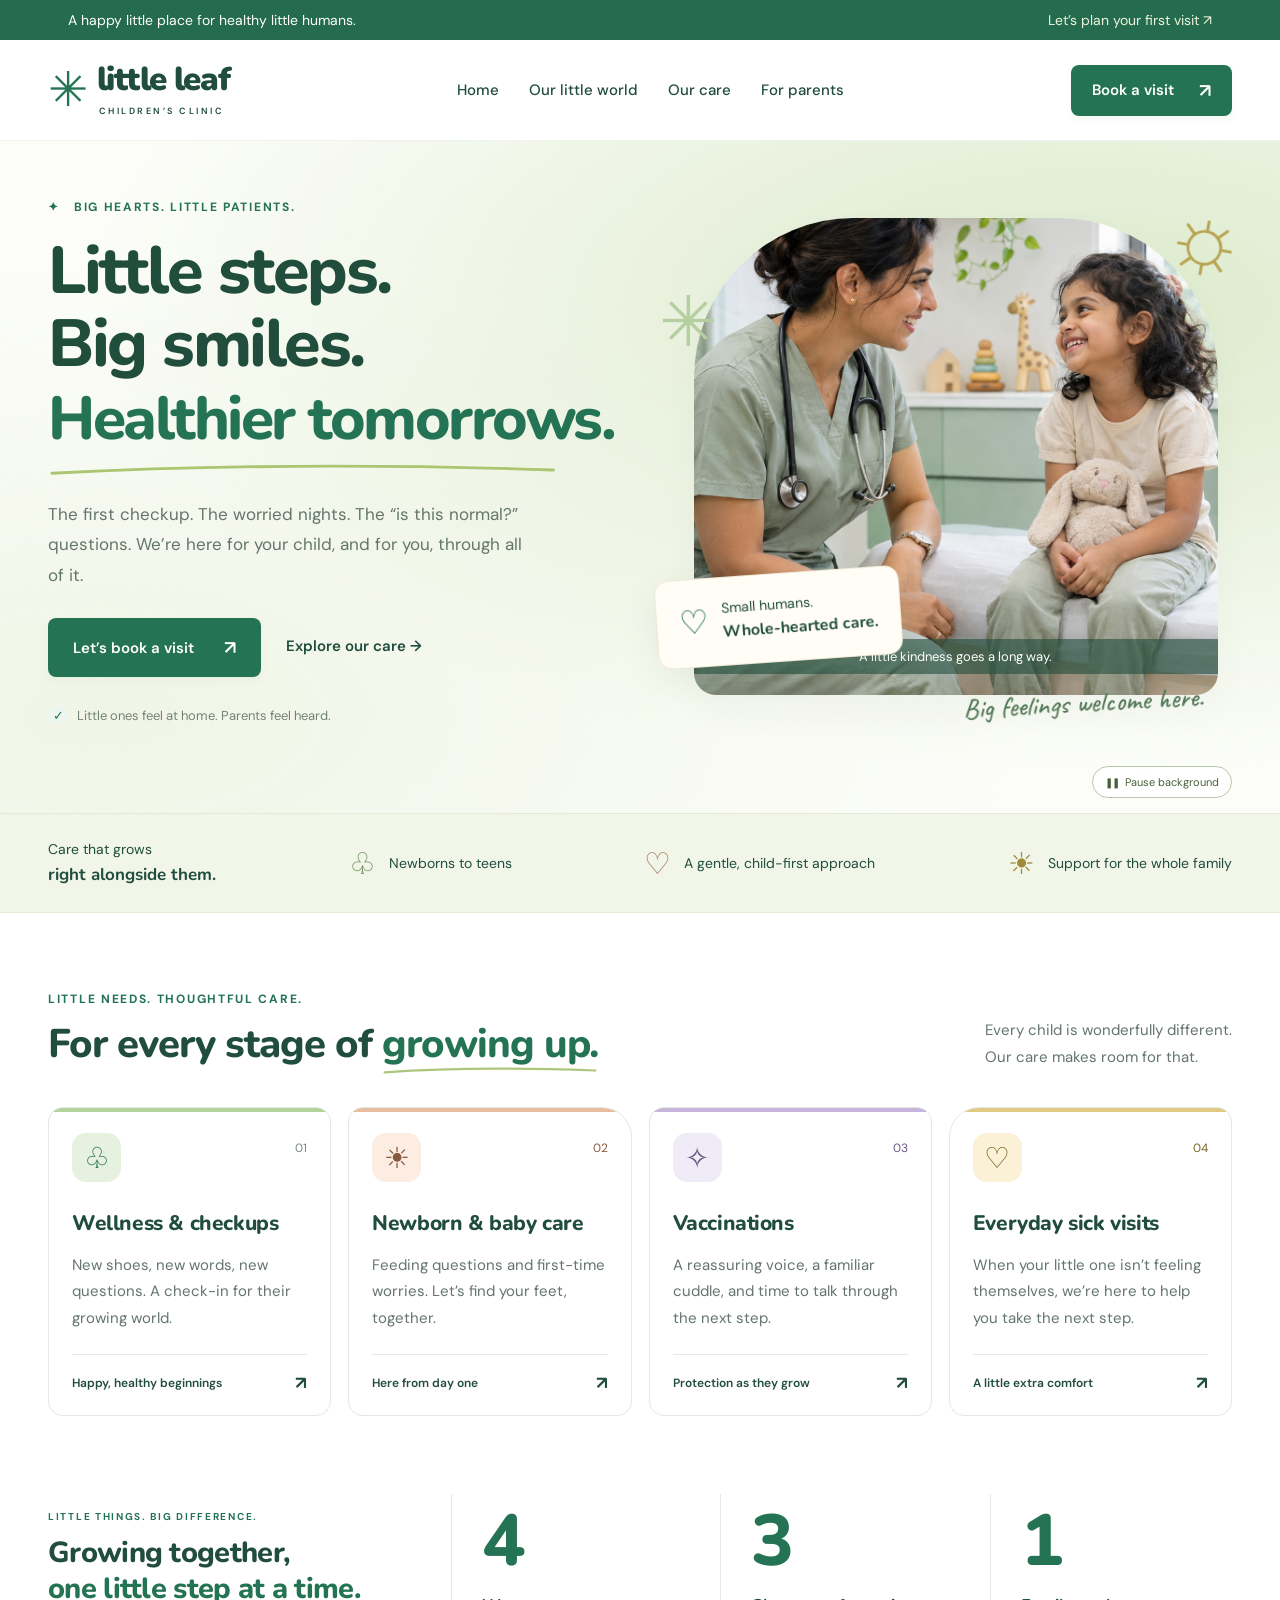
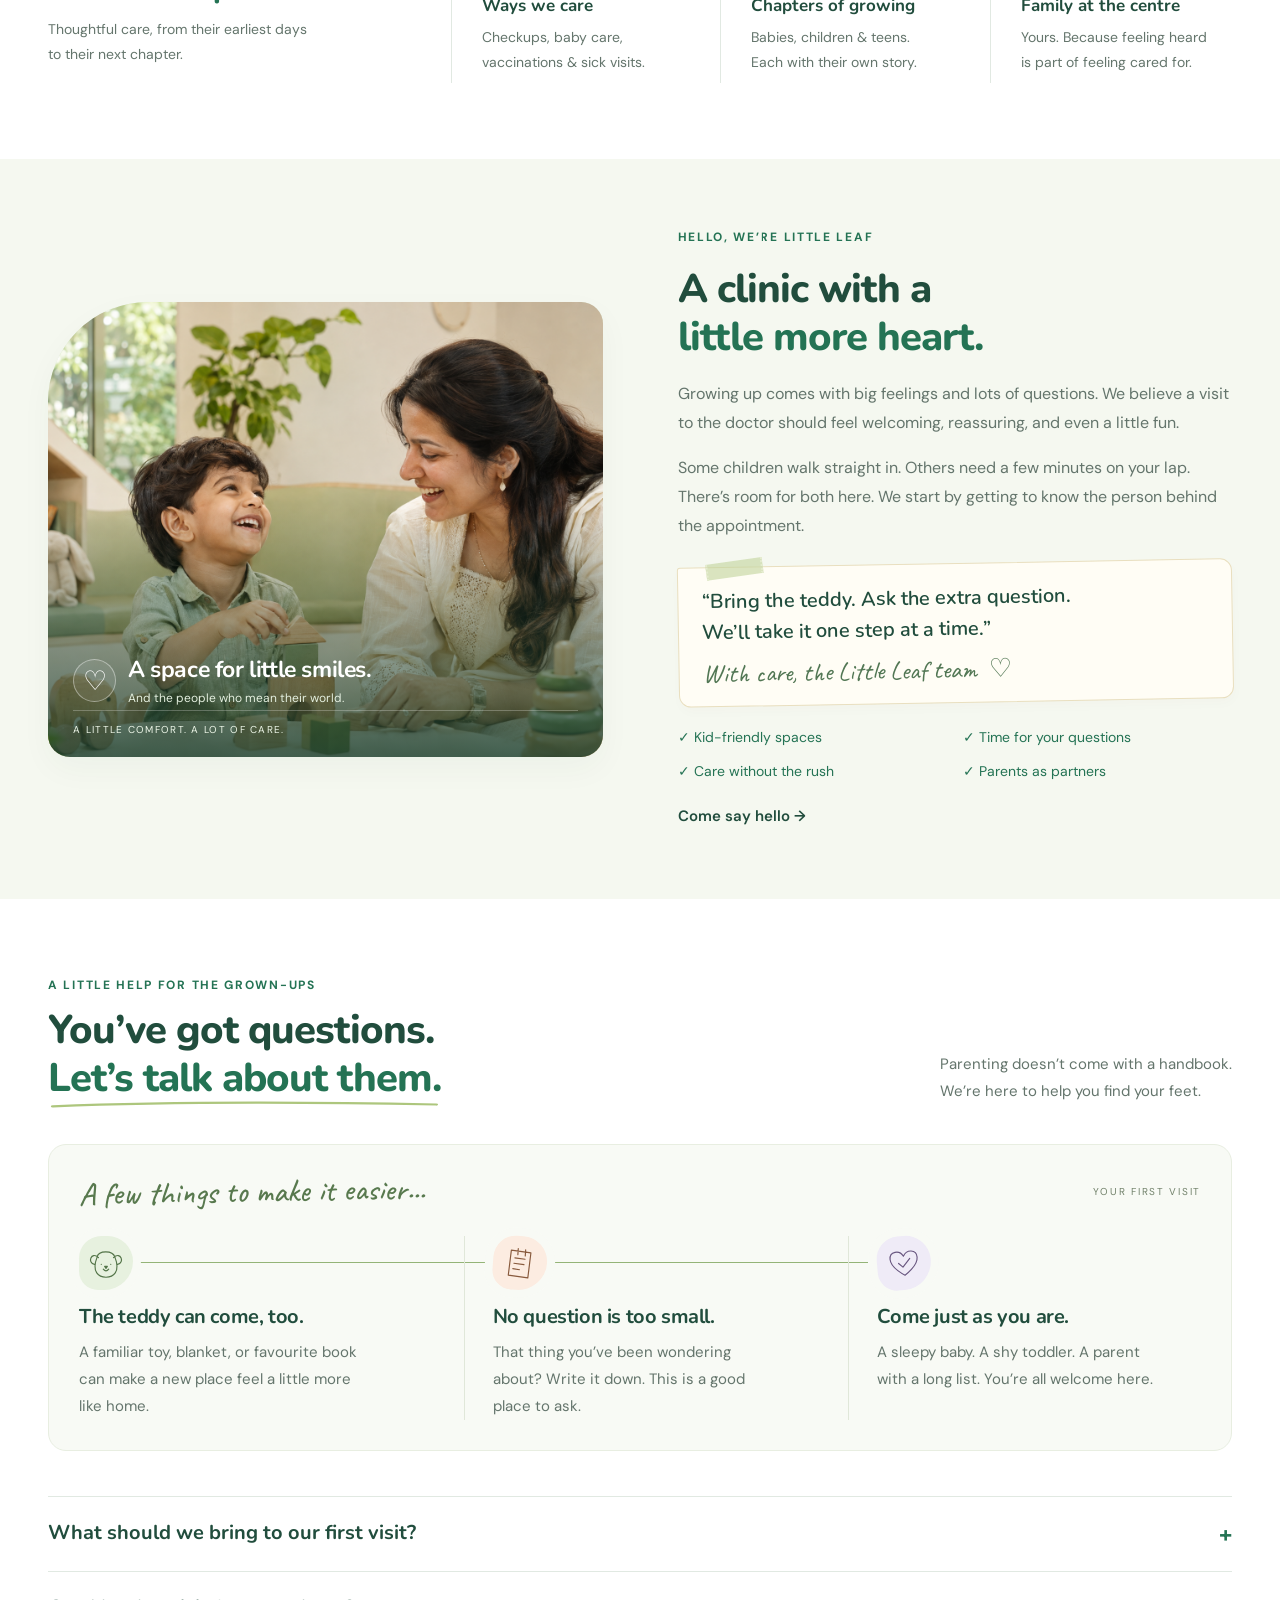
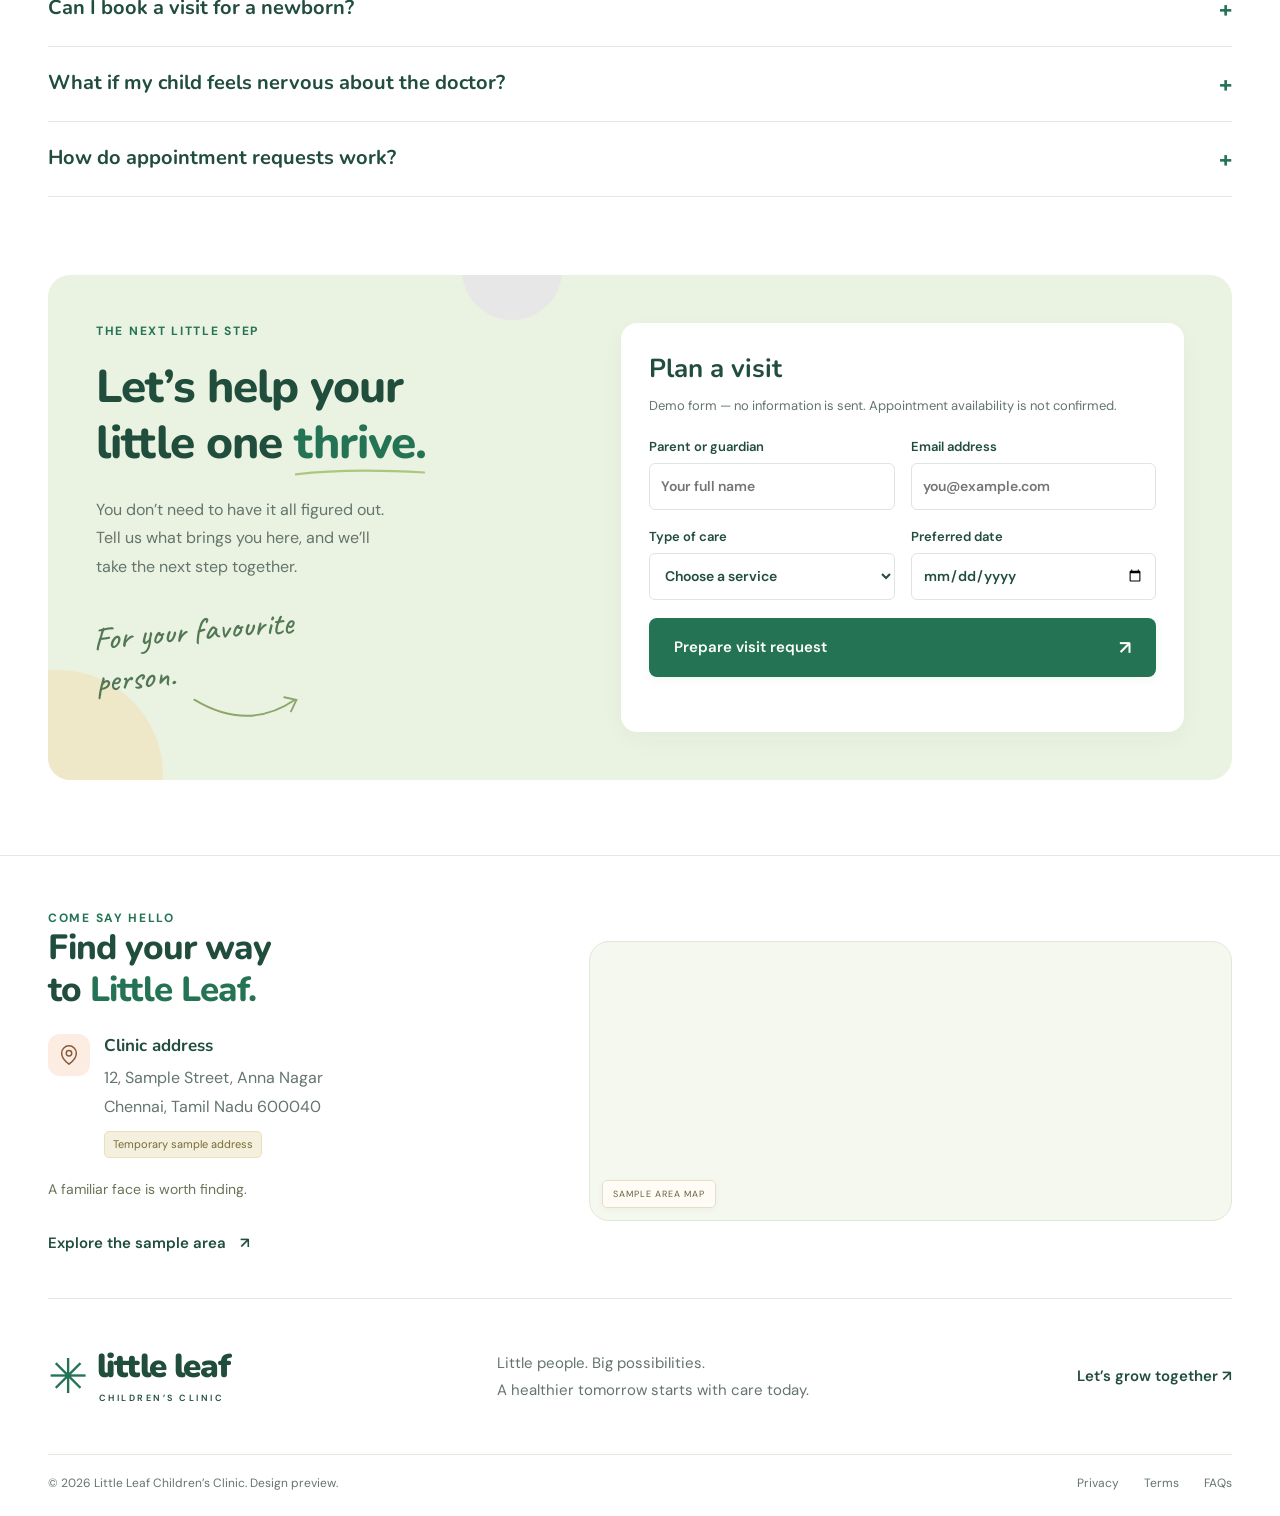
==== index.html @ a722904e "Add drawn underlines, traced card borders and care connector animations" ====
<!DOCTYPE html>
<html lang="en"><head><meta charset="UTF-8"><meta name="viewport" content="width=device-width, initial-scale=1"><title>Little Leaf — Children’s Clinic</title><meta name="description" content="Gentle pediatric care for every little milestone. A welcoming children's clinic for growing families."><link rel="preconnect" href="https://fonts.googleapis.com"><link rel="preconnect" href="https://fonts.gstatic.com" crossorigin><link href="https://fonts.googleapis.com/css2?family=Caveat:wght@500;600&family=DM+Sans:wght@400;500;600;700&family=Nunito:wght@600;700;800;900&display=swap" rel="stylesheet"><link rel="stylesheet" href="assets/children.css"><link rel="icon" href="assets/leaf.svg"><script src="assets/children.js" defer></script></head><body><div class="welcome-loader" id="welcome-loader" role="status" aria-label="Welcome to Little Leaf"><div class="loader-content"><div class="loader-heart"><svg viewBox="0 0 64 64" aria-hidden="true"><path d="M32 54S7 39 7 22C7 7 26 5 32 18 38 5 57 7 57 22 57 39 32 54 32 54Z"/></svg><span class="heart-spark">&#10022;</span></div><div class="loader-brand">little leaf</div><div class="loader-tagline">A little care. A whole lot of heart.</div><svg class="heartbeat-line" viewBox="0 0 240 48" aria-hidden="true"><path class="ecg-track" d="M0 25H65l9-8 10 17 12-29 14 40 13-28 9 8h108"/><path class="ecg-pulse" d="M0 25H65l9-8 10 17 12-29 14 40 13-28 9 8h108"/></svg><span class="loader-footnote">MAKING ROOM FOR LITTLE SMILES</span></div></div>
<div class="announcement"><span>A happy little place for healthy little humans.</span><a href="#appointments">Let’s plan your first visit ↗</a></div>
<header><div class="container nav-wrap"><a href="index.html" class="brand"><span class="brand-icon">✳</span><span>little leaf<small>CHILDREN’S CLINIC</small></span></a><nav id="navigation" aria-label="Main navigation"><a href="index.html#home">Home</a><a href="index.html#about">Our little world</a><a href="index.html#services">Our care</a><a href="index.html#parents">For parents</a></nav><a class="button nav-cta" href="index.html#appointments">Book a visit <span>↗</span></a><button class="menu-toggle" aria-label="Open navigation" aria-controls="navigation" aria-expanded="false">☰</button></div></header>
<main><div class="ambient-hero"><div class="ambient-background" aria-hidden="true"><span class="ambient-gradient"></span><span class="ambient-gradient"></span><span class="ambient-gradient"></span><span class="ambient-gradient"></span></div><section class="hero container" id="home"><div class="hero-copy"><div class="eyebrow">✦ &nbsp; BIG HEARTS. LITTLE PATIENTS.</div><h1>Little steps.<br>Big smiles.<br><span>Healthier tomorrows.</span></h1><div class="scribble line-scribble" aria-hidden="true"><svg viewBox="0 0 500 22" preserveAspectRatio="none"><path pathLength="1" d="M4 15Q232 0 494 11"/></svg></div><p>The first checkup. The worried nights. The “is this normal?” questions. We’re here for your child, and for you, through all of it.</p><div class="hero-actions"><a class="button" href="#appointments">Let’s book a visit <span>↗</span></a><a class="text-link" href="#services">Explore our care →</a></div><div class="assurance"><span>✓</span> Little ones feel at home. Parents feel heard.</div></div><div class="hero-visual"><div class="image-frame"><img src="assets/children-hero.png" alt="A friendly pediatrician sharing a smile with a young child in a bright clinic" fetchpriority="high"><span class="photo-caption">A little kindness goes a long way.</span></div><span class="sun" aria-hidden="true">☼</span><span class="flower" aria-hidden="true">✳</span><div class="care-note"><span>♡</span><div>Small humans.<br><strong>Whole-hearted care.</strong></div></div><div class="visual-label handwritten">Big feelings welcome here.</div></div></section><button type="button" class="ambient-toggle" aria-pressed="false"><span class="ambient-toggle-icon" aria-hidden="true">&#10074;&#10074;</span><span class="ambient-toggle-label">Pause background</span></button></div>
<section class="care-strip"><div class="container"><div>Care that grows<br><strong>right alongside them.</strong></div><div><b>♧</b> Newborns to teens</div><div><b>♡</b> A gentle, child-first approach</div><div><b>☀</b> Support for the whole family</div></div></section>
<section class="section container" id="services"><div class="section-top"><div><div class="eyebrow">LITTLE NEEDS. THOUGHTFUL CARE.</div><h2>For every stage of <span>growing up.</span></h2></div><p>Every child is wonderfully different.<br>Our care makes room for that.</p></div><div class="service-grid">
<a class="service-card" href="preventive-cardiology.html"><div class="service-icon mint">♧</div><span class="number">01</span><h3>Wellness & checkups</h3><p>New shoes, new words, new questions. A check-in for their growing world.</p><span class="card-link">Happy, healthy beginnings <b>↗</b></span></a>
<a class="service-card" href="heart-health.html"><div class="service-icon peach">☀</div><span class="number">02</span><h3>Newborn & baby care</h3><p>Feeding questions and first-time worries. Let’s find your feet, together.</p><span class="card-link">Here from day one <b>↗</b></span></a>
<a class="service-card" href="ECG-diagnostics.html"><div class="service-icon lavender">✧</div><span class="number">03</span><h3>Vaccinations</h3><p>A reassuring voice, a familiar cuddle, and time to talk through the next step.</p><span class="card-link">Protection as they grow <b>↗</b></span></a>
<a class="service-card" href="cardiac-rehabilitation.html"><div class="service-icon yellow">♡</div><span class="number">04</span><h3>Everyday sick visits</h3><p>When your little one isn’t feeling themselves, we’re here to help you take the next step.</p><span class="card-link">A little extra comfort <b>↗</b></span></a></div></section>
<section class="growth-stats container" aria-labelledby="growth-title"><div class="stats-intro"><span class="eyebrow">LITTLE THINGS. BIG DIFFERENCE.</span><h2 id="growth-title">Growing together,<br><span>one little step at a time.</span></h2><p>Thoughtful care, from their earliest days<br>to their next chapter.</p></div><div class="stat-item"><span class="stat-value" data-count="4">4</span><h3>Ways we care</h3><p>Checkups, baby care,<br>vaccinations & sick visits.</p></div><div class="stat-item"><span class="stat-value" data-count="3">3</span><h3>Chapters of growing</h3><p>Babies, children & teens.<br>Each with their own story.</p></div><div class="stat-item"><span class="stat-value" data-count="1">1</span><h3>Family at the centre</h3><p>Yours. Because feeling heard<br>is part of feeling cared for.</p></div></section><section class="about-section" id="about"><div class="container about-grid"><div class="about-art about-photo"><img src="assets/children-about.png" alt="A mother and her young son enjoying wooden building blocks together in a welcoming children's clinic" loading="lazy"><div class="about-photo-shade" aria-hidden="true"></div><div class="photo-story"><span class="story-heart" aria-hidden="true">&#9825;</span><div><strong>A space for little smiles.</strong><span>And the people who mean their world.</span></div></div><span class="about-photo-tag">A LITTLE COMFORT. A LOT OF CARE.</span></div><div><div class="eyebrow">HELLO, WE’RE LITTLE LEAF</div><h2>A clinic with a<br><span>little more heart.</span></h2><p>Growing up comes with big feelings and lots of questions. We believe a visit to the doctor should feel welcoming, reassuring, and even a little fun.</p><p>Some children walk straight in. Others need a few minutes on your lap. There’s room for both here. We start by getting to know the person behind the appointment.</p><aside class="team-note"><span class="note-pin" aria-hidden="true"></span><p>“Bring the teddy. Ask the extra question.<br>We’ll take it one step at a time.”</p><span class="note-signature">With care, the Little Leaf team <span aria-hidden="true">♡</span></span></aside><div class="about-points"><span>✓ Kid-friendly spaces</span><span>✓ Time for your questions</span><span>✓ Care without the rush</span><span>✓ Parents as partners</span></div><a class="text-link" href="#appointments">Come say hello →</a></div></div></section>
<section class="section container" id="parents"><div class="section-top"><div><div class="eyebrow">A LITTLE HELP FOR THE GROWN-UPS</div><h2>You’ve got questions.<br><span>Let’s talk about them.</span></h2></div><p>Parenting doesn’t come with a handbook.<br>We’re here to help you find your feet.</p></div><div class="first-visit-guide"><div class="guide-heading"><span class="handwritten">A few things to make it easier...</span><span class="guide-label">YOUR FIRST VISIT</span></div><div class="guide-grid"><article><span class="guide-icon" aria-hidden="true"><svg viewBox="0 0 56 56"><path d="M17 20c-11-10-17 8-6 10m28-10c11-10 17 8 6 10M15 19c2-10 23-10 26 0 9 23-3 30-13 30S6 42 15 19Z"/><path d="M21 30h.1M35 30h.1M24 37q4 5 8 0M26 33h4l-2 3Z"/></svg></span><h3>The teddy can come, too.</h3><p>A familiar toy, blanket, or favourite book can make a new place feel a little more like home.</p></article><article><span class="guide-icon" aria-hidden="true"><svg viewBox="0 0 56 56"><path d="m14 10 29 2-2 37-29-2Z M20 21l15 1M19 29l15 1M18 37l10 1M24 7v9M35 8v9"/></svg></span><h3>No question is too small.</h3><p>That thing you’ve been wondering about? Write it down. This is a good place to ask.</p></article><article><span class="guide-icon" aria-hidden="true"><svg viewBox="0 0 56 56"><path d="M28 46S8 34 8 21c0-12 15-13 20-3 5-10 20-9 20 3 0 13-20 25-20 25Z"/><path d="m20 28 6 6 11-12"/></svg></span><h3>Come just as you are.</h3><p>A sleepy baby. A shy toddler. A parent with a long list. You’re all welcome here.</p></article></div></div><div class="faq-list"><details><summary>What should we bring to our first visit?<span>+</span></summary><p>Bring your child’s previous health records, vaccination record, a list of any medicines, and your questions. A favourite toy or comfort item is welcome, too.</p></details><details><summary>Can I book a visit for a newborn?<span>+</span></summary><p>Yes. Select “Newborn & baby care” in the form to prepare a visit request. Availability would need to be confirmed by the clinic.</p></details><details><summary>What if my child feels nervous about the doctor?<span>+</span></summary><p>Let us know what helps your child feel comfortable. Familiar toys, simple explanations, and time for questions can help make the visit easier.</p></details><details><summary>How do appointment requests work?<span>+</span></summary><p>This website is a design preview. The form prepares a request locally; it does not send information or book an appointment.</p></details></div></section>
<section class="appointment-section container" id="appointments"><div class="booking-copy"><div class="eyebrow">THE NEXT LITTLE STEP</div><h2>Let’s help your<br>little one <span>thrive.</span></h2><p>You don’t need to have it all figured out. Tell us what brings you here, and we’ll take the next step together.</p><div class="booking-personal"><span class="handwritten">For your favourite person.</span><svg viewBox="0 0 120 35" aria-hidden="true"><path d="M3 5q55 40 109 10m-11-4 13 4-7 12"/></svg></div></div><form id="visit-form"><h3>Plan a visit</h3><p class="form-intro">Demo form — no information is sent. Appointment availability is not confirmed.</p><div class="form-row"><label>Parent or guardian<input name="name" autocomplete="name" required placeholder="Your full name"></label><label>Email address<input name="email" type="email" autocomplete="email" required placeholder="you@example.com"></label></div><div class="form-row"><label>Type of care<select name="care" required><option value="">Choose a service</option><option>Wellness & checkups</option><option>Newborn & baby care</option><option>Vaccinations</option><option>Everyday sick visits</option><option>Growth & development</option></select></label><label>Preferred date<input name="date" type="date" required></label></div><button class="button" type="submit">Prepare visit request <span>↗</span></button><p id="form-status" role="status" hidden></p></form></section></main>
<footer><section class="footer-location container" aria-labelledby="visit-us-title"><div class="location-copy"><span class="eyebrow">COME SAY HELLO</span><h2 id="visit-us-title">Find your way<br>to <span>Little Leaf.</span></h2><div class="address-row"><span class="address-icon" aria-hidden="true"><svg viewBox="0 0 24 24"><path d="M20 10c0 6-8 12-8 12S4 16 4 10a8 8 0 1 1 16 0Z"/><circle cx="12" cy="10" r="3"/></svg></span><div><h3>Clinic address</h3><address data-clinic-address>12, Sample Street, Anna Nagar<br>Chennai, Tamil Nadu 600040</address><span class="address-demo-label">Temporary sample address</span></div></div><p class="location-note">A familiar face is worth finding.</p><a class="text-link map-directions" href="https://www.google.com/maps/search/?api=1&query=Anna%20Nagar%2C%20Chennai%2C%20Tamil%20Nadu" target="_blank" rel="noopener noreferrer">Explore the sample area <span aria-hidden="true">&#8599;</span></a></div><div class="clinic-map" data-clinic-map><iframe title="Sample location map: Anna Nagar, Chennai. This is not a confirmed clinic address." src="https://maps.google.com/maps?q=Anna%20Nagar%2C%20Chennai%2C%20Tamil%20Nadu&z=14&output=embed" loading="lazy" referrerpolicy="no-referrer-when-downgrade" allowfullscreen></iframe><span class="map-demo-label">SAMPLE AREA MAP</span></div></section><div class="container footer-main"><a href="index.html" class="brand"><span class="brand-icon">✳</span><span>little leaf<small>CHILDREN’S CLINIC</small></span></a><p>Little people. Big possibilities.<br>A healthier tomorrow starts with care today.</p><a class="text-link" href="index.html#appointments">Let’s grow together ↗</a></div><div class="container footer-bottom"><span>© <span id="year">2026</span> Little Leaf Children’s Clinic. Design preview.</span><div><a href="privacy.html">Privacy</a><a href="terms.html">Terms</a><a href="faq.html">FAQs</a></div></div></footer></body></html>
---- assets/children.css ----
﻿:root{--green:#247354;--deep:#214d3d;--text:#64756c;--line:#e1e9e2}*{box-sizing:border-box}html{scroll-behavior:smooth;scroll-padding-top:110px}body{margin:0;color:var(--deep);font-family:'DM Sans',sans-serif;font-size:15px;background:white}a{color:inherit;text-decoration:none}button,input,select{font:inherit}a:focus-visible,button:focus-visible,summary:focus-visible{outline:3px solid #99b75c;outline-offset:5px}p{line-height:1.8;color:var(--text)}.container{max-width:1240px;width:calc(100% - 96px);margin:auto}.announcement{background:var(--green);color:#fff;display:flex;justify-content:space-between;padding:11px max(48px,calc((100vw - 1144px)/2));font-size:12px}.announcement a{color:#edf5d9}header{background:#ffffffed;backdrop-filter:blur(14px);position:sticky;top:0;z-index:20;border-bottom:1px solid #eff2ed}.nav-wrap{height:100px;display:flex;align-items:center;justify-content:space-between;gap:24px}.brand{display:flex;align-items:center;gap:10px;font-family:Nunito,sans-serif;font-weight:900;font-size:30px;letter-spacing:-1.3px;line-height:1}.brand-icon{font-size:48px;color:var(--green);font-weight:500}.brand small{display:block;font:600 8px 'DM Sans',sans-serif;letter-spacing:2.5px;margin:9px 0 0 2px}nav{display:flex;gap:30px;font-size:13px;font-weight:500}nav a:hover{color:var(--green)}.button{display:inline-flex;align-items:center;justify-content:center;gap:30px;background:var(--green);color:#fff;border:0;border-radius:8px;padding:17px 25px;font-weight:600;font-size:13px;cursor:pointer;transition:background .2s,transform .2s}.button:hover{background:#185b40;transform:translateY(-2px)}.button span{font-size:19px}.nav-cta{padding:13px 21px;gap:25px}.menu-toggle{display:none}.hero{display:grid;grid-template-columns:1.08fr 1fr;align-items:center;gap:65px;padding-top:58px;padding-bottom:65px}.eyebrow{font-size:10px;letter-spacing:1.9px;font-weight:700;color:var(--green);margin-bottom:20px}h1,h2,h3{font-family:Nunito,sans-serif}h1{font-size:clamp(44px,4.8vw,66px);font-weight:800;letter-spacing:-2.5px;line-height:1.1;margin:0}h1>span{color:var(--green);font-size:.91em}.scribble{width:88%;height:14px;border-top:5px solid #b6d78a;border-radius:50%;margin:6px 0 20px;transform:rotate(-1deg)}.hero-copy>p{max-width:450px;font-size:14px;margin-bottom:28px}.hero-actions{display:flex;gap:25px;align-items:center}.text-link{font-weight:600;font-size:13px;display:inline-flex;align-items:center}.text-link:hover{color:var(--green)}.assurance{display:flex;align-items:center;gap:9px;font-size:11px;color:#738477;margin-top:28px}.assurance>span{display:grid;place-items:center;width:20px;height:20px;border-radius:50%;background:#edf6ee;color:var(--green)}.hero-visual{position:relative;padding:8px 0 20px}.image-frame{height:477px;background:#e6f1e5;border-radius:160px 160px 22px 22px;overflow:hidden;position:relative;margin-right:14px}.image-frame img{width:100%;height:100%;object-fit:cover;object-position:center}.photo-caption{position:absolute;bottom:21px;left:0;width:100%;text-align:center;font-size:11px;color:white;background:#214d3d99;padding:9px}.sun{position:absolute;right:-16px;top:-18px;color:#b3cc72;font-size:92px;line-height:1;transform:rotate(10deg)}.flower{position:absolute;left:-35px;top:67px;color:#d7e9bd;font-size:70px}.care-note{position:absolute;bottom:53px;left:-38px;background:white;border:1px solid #e8eee5;border-radius:14px;box-shadow:0 9px 35px #1c503113;padding:17px 22px;display:flex;gap:13px;align-items:center;font-size:12px;line-height:1.6;transform:rotate(-4deg)}.care-note>span{font-size:33px;color:var(--green)}.care-note strong{font-family:Nunito;font-size:14px}.visual-label{position:absolute;bottom:0;right:38px;font-size:8px;letter-spacing:2px;color:#718472}.care-strip{background:#f4f8f0;border-block:1px solid #edf2e7}.care-strip>.container{display:flex;align-items:center;justify-content:space-between;padding-block:24px;gap:24px}.care-strip .container>div{display:flex;align-items:center;gap:13px;font-size:12px}.care-strip .container>div:first-child{display:block;line-height:1.6}.care-strip strong{font-family:Nunito;font-size:15px}.care-strip b{font-size:30px;color:#70925c;font-weight:400}.section{padding-block:78px}.section-top{display:flex;justify-content:space-between;align-items:end;gap:30px;margin-bottom:32px}.section-top .eyebrow{margin-bottom:13px}h2{font-size:36px;font-weight:800;line-height:1.2;letter-spacing:-1px;margin:0 0 19px}h2 span{color:var(--green)}.section-top h2{margin-bottom:0}.section-top>p{font-size:12px;margin-bottom:4px}.service-grid{display:grid;grid-template-columns:repeat(4,1fr);gap:17px}.service-card{border:1px solid var(--line);border-radius:15px;padding:25px 23px 20px;position:relative;transition:transform .2s,box-shadow .2s}.service-card:hover{transform:translateY(-5px);box-shadow:0 12px 30px #1f4b3910;border-color:#a9c6ac}.service-icon{display:grid;place-items:center;border-radius:14px;width:49px;height:49px;font-size:29px;margin-bottom:27px}.mint{background:#e7f1e1}.peach{background:#fff0e4;color:#b78d5c}.lavender{background:#eeedf7;color:#817b9c}.yellow{background:#f7f1d9;color:#a28c42}.number{position:absolute;right:23px;top:32px;font-size:10px;color:#7b897c}.service-card h3{font-size:18px;font-weight:800;margin:0 0 10px;letter-spacing:-.4px}.service-card p{font-size:12px;line-height:1.8;margin-bottom:23px}.card-link{display:flex;justify-content:space-between;align-items:center;border-top:1px solid var(--line);padding-top:16px;font-size:10px;font-weight:600;gap:10px}.card-link b{font-size:18px}.about-section{background:#f7faf4;padding:70px 0}.about-grid{display:grid;grid-template-columns:1fr 1fr;align-items:center;gap:95px}.about-art{background:#dfecd5;border-radius:110px 20px 20px 20px;height:370px;position:relative;display:flex;flex-direction:column;align-items:center;justify-content:center;overflow:hidden}.plant{font-size:140px;border:1px dashed #a4bc8c;border-radius:50%;width:230px;height:230px;display:grid;place-items:center;transform:rotate(-10deg)}.art-label{font-size:10px;letter-spacing:2px;text-align:center;line-height:1.8;margin-top:18px}.sticker{position:absolute;right:20px;top:35px;background:#fffdf1;padding:16px 20px;border-radius:50%;text-align:center;font-family:Nunito;font-size:12px;transform:rotate(12deg)}.sticker span{display:block;font-size:30px}.about-grid p{font-size:13px}.about-points{display:grid;grid-template-columns:1fr 1fr;gap:16px;font-size:12px;margin:24px 0;color:var(--green)}.faq-list{border-top:1px solid var(--line)}details{border-bottom:1px solid var(--line);padding:22px 0}summary{font-family:Nunito;font-weight:700;font-size:17px;display:flex;justify-content:space-between;gap:20px;cursor:pointer;list-style:none}summary::-webkit-details-marker{display:none}summary span{color:var(--green);font-size:23px;font-family:'DM Sans'}details[open] summary span{transform:rotate(45deg)}details p{font-size:13px;max-width:850px}.appointment-section{display:grid;grid-template-columns:.9fr 1.1fr;gap:65px;background:#eaf3e5;border-radius:22px;padding:48px;margin-bottom:75px;overflow:hidden}.booking-copy p{max-width:300px;font-size:13px}.booking-copy h2{font-size:42px}.booking-flower{font-size:100px;color:#b6ce9a;display:block;margin-top:10px;line-height:1}form{background:white;border-radius:16px;padding:28px}form h3{font-size:22px;margin:0 0 8px}.form-intro{font-size:10px;margin:0 0 20px}.form-row{display:grid;grid-template-columns:1fr 1fr;gap:16px}label{display:flex;flex-direction:column;gap:8px;font-size:10px;font-weight:600;margin-bottom:18px}input,select{width:100%;min-width:0;padding:12px 11px;border:1px solid #dce6db;border-radius:6px;background:#fff;color:var(--deep);font-size:11px;min-height:42px}input:focus,select:focus{outline:2px solid #8eae79;outline-offset:2px}form .button{width:100%;justify-content:space-between}#form-status{font-size:12px;color:var(--green);background:#edf6ee;padding:12px;border-radius:6px}footer{border-top:1px solid var(--line);padding-top:35px}.footer-main{display:flex;justify-content:space-between;align-items:center;gap:30px;padding-bottom:35px}.footer-main p{font-size:12px}.footer-bottom{border-top:1px solid var(--line);display:flex;justify-content:space-between;font-size:10px;padding-top:20px;padding-bottom:25px;color:#64756c}.footer-bottom>div{display:flex;gap:25px}.detail-main{max-width:800px;padding-block:70px;min-height:65vh}.detail-main h1{font-size:48px;margin-bottom:30px}.detail-main h2{font-size:25px;margin-top:35px}.detail-main p,.detail-main li{font-size:15px;line-height:1.9;color:var(--text)}.back-link{display:inline-block;margin-bottom:32px;font-size:13px;color:var(--green)}
@media(min-width:1450px){.hero{gap:90px}.image-frame{height:530px}}@media(max-width:1050px){.container{width:calc(100% - 56px)}.announcement{padding-inline:28px}nav{gap:18px}.hero{gap:30px}.hero h1{font-size:49px}.image-frame{height:440px}.service-grid{grid-template-columns:repeat(2,1fr)}.about-grid{gap:45px}.care-strip .container{gap:15px}.care-strip .container>div{font-size:10px}.hero-actions{gap:16px}.appointment-section{gap:30px;padding:30px}}
@media(max-width:760px){html{scroll-padding-top:85px}.container{width:calc(100% - 40px)}.announcement{justify-content:center;font-size:10px;padding:10px 20px}.announcement>a{display:none}.nav-wrap{height:80px;gap:12px}.brand{font-size:25px}.brand-icon{font-size:40px}.brand small{font-size:6px;letter-spacing:2px}.nav-cta{font-size:11px;padding:11px 13px;gap:9px;margin-left:auto}.nav-cta span{font-size:15px}.menu-toggle{display:block;background:transparent;border:1px solid var(--line);border-radius:6px;color:var(--deep);padding:7px 10px;font-size:20px}nav{display:none;position:absolute;top:80px;left:0;width:100%;background:white;flex-direction:column;gap:0;box-shadow:0 15px 20px #214d3d10;padding:10px 20px}nav.open{display:flex}nav a{padding:13px}.hero{grid-template-columns:1fr;gap:35px;padding-top:36px;padding-bottom:40px}.hero h1{font-size:clamp(40px,9vw,61px);max-width:550px}.eyebrow{font-size:9px;letter-spacing:1.5px}.hero-copy>p{font-size:14px;max-width:510px}.hero-visual{width:90%;max-width:440px;margin:auto}.image-frame{height:430px;margin:0;border-radius:140px 140px 20px 20px}.flower{left:-23px}.sun{right:-24px}.care-note{left:-17px;bottom:48px}.visual-label{right:15px}.care-strip .container{display:grid;grid-template-columns:1fr 1fr;gap:20px}.care-strip .container>div{font-size:11px}.care-strip b{font-size:25px}.section{padding-block:48px}.section-top{display:block}.section-top>p{margin-top:16px}h2{font-size:30px}.service-grid{gap:12px}.service-card{padding:20px 16px}.service-card h3{font-size:17px}.service-card p{font-size:12px}.number{right:17px}.card-link{font-size:9px}.about-section{padding:45px 0}.about-grid{grid-template-columns:1fr;gap:35px}.about-art{height:310px}.about-points{font-size:11px}.appointment-section{grid-template-columns:1fr;padding:26px 20px;gap:22px;margin-bottom:45px}.booking-copy h2{font-size:36px}.booking-copy p{max-width:100%}.booking-flower{display:none}form{padding:22px 18px}.form-row{gap:12px}.footer-main{flex-wrap:wrap;gap:20px}.footer-main p{max-width:220px}.footer-bottom{gap:20px;line-height:1.8;flex-wrap:wrap}.detail-main h1{font-size:38px}summary{font-size:15px}}
@media(max-width:380px){.nav-cta{display:none}.menu-toggle{margin-left:auto}.service-grid{grid-template-columns:1fr}.form-row{grid-template-columns:1fr}.hero-actions{gap:15px}.hero-actions .button{padding:15px 16px;gap:13px}.hero-actions .text-link{font-size:11px}.image-frame{height:360px}}@media(prefers-reduced-motion:reduce){html{scroll-behavior:auto}*,*:before,*:after{transition:none!important;animation:none!important}}
/* A short, branded welcome, with a CSS timeout as a no-JavaScript fallback. */
.welcome-loader{position:fixed;inset:0;z-index:1000;background:#f8fbf5;display:grid;place-items:center;transition:opacity .5s ease,visibility .5s;animation:loader-failsafe .3s 3s forwards;pointer-events:none}.is-welcoming{overflow:hidden}.loader-content{text-align:center;padding:30px}.loader-heart{position:relative;width:76px;margin:0 auto 21px}.loader-heart svg{width:76px;fill:var(--green);filter:drop-shadow(0 8px 15px #24735418);animation:gentle-heartbeat 1.25s infinite;transform-origin:center}.heart-spark{position:absolute;right:-15px;top:-9px;font-size:28px;color:#a9c67c;animation:spark-breathe 1.25s infinite}.loader-brand{font-family:Nunito,sans-serif;font-size:36px;font-weight:900;letter-spacing:-1.7px}.loader-tagline{font-size:12px;color:var(--text);margin-top:8px}.heartbeat-line{display:block;width:230px;height:48px;margin:23px auto 18px;fill:none;stroke-width:2;stroke-linecap:round;stroke-linejoin:round}.ecg-track{stroke:#dae6d4}.ecg-pulse{stroke:var(--green);stroke-dasharray:90 260;animation:ecg-travel 1.5s linear infinite}.loader-footnote{font-size:8px;letter-spacing:2.2px;color:#728367}.welcome-loader.is-finished{opacity:0;visibility:hidden}.growth-stats{display:grid;grid-template-columns:1.55fr 1fr 1fr 1fr;gap:28px;align-items:center;padding-top:0;padding-bottom:76px}.stats-intro .eyebrow{display:block;font-size:8px;margin-bottom:12px}.stats-intro h2{font-size:25px;line-height:1.25;letter-spacing:-.7px;margin-bottom:10px}.stats-intro p{font-size:11px;margin:0}.stat-item{border-left:1px solid var(--line);padding:8px 0 8px 30px}.stat-value{display:block;font-family:Nunito,sans-serif;color:var(--green);font-weight:800;font-size:65px;line-height:1.1;letter-spacing:-3px;font-variant-numeric:tabular-nums}.stat-item h3{font-size:14px;margin:13px 0 8px}.stat-item p{font-size:11px;line-height:1.8;margin:0}.reveal-item{opacity:0;transform:translateY(18px);transition:opacity .65s ease var(--reveal-delay,0ms),transform .65s ease var(--reveal-delay,0ms)}.reveal-item.is-visible{opacity:1;transform:translateY(0)}.service-card.is-visible:hover{transform:translateY(-5px)}.image-frame{box-shadow:0 16px 40px #214d3d08}.button{box-shadow:0 4px 10px #2473540c}.service-card:nth-child(2){border-radius:15px 30px 15px 15px}.service-card:nth-child(4){border-radius:30px 15px 15px 15px}
@keyframes gentle-heartbeat{0%,40%,75%,100%{transform:scale(1)}12%{transform:scale(1.13)}25%{transform:scale(1.02)}32%{transform:scale(1.09)}}@keyframes spark-breathe{0%,100%{opacity:.6;transform:rotate(-8deg) scale(.9)}40%{opacity:1;transform:rotate(8deg) scale(1.1)}}@keyframes ecg-travel{from{stroke-dashoffset:350}to{stroke-dashoffset:0}}@keyframes loader-failsafe{to{opacity:0;visibility:hidden}}
@media(max-width:1050px){.growth-stats{gap:18px}.stat-item{padding-left:20px}.stats-intro h2{font-size:22px}.stat-item h3{font-size:12px}.stat-value{font-size:57px}}
@media(max-width:760px){.growth-stats{grid-template-columns:repeat(3,1fr);gap:16px;padding-bottom:45px}.stats-intro{grid-column:1/-1;margin-bottom:6px}.stats-intro h2{font-size:27px}.stats-intro h2 br{display:none}.stats-intro p br{display:none}.stat-item{padding-left:12px}.stat-value{font-size:47px}.stat-item h3{font-size:12px;line-height:1.5;margin-top:10px;min-height:36px}.stat-item p{font-size:10px}.stat-item p br{display:none}}
@media(prefers-reduced-motion:reduce){.welcome-loader{animation:loader-failsafe .01s .1s forwards!important}.loader-heart svg,.heart-spark,.ecg-pulse{animation:none!important}.reveal-item{opacity:1;transform:none}}
/* A candid family moment gives the about section a warmer, personal focus. */
.about-photo{display:block;height:410px;border-radius:100px 22px 22px 22px;isolation:isolate;box-shadow:0 12px 32px #214d3d0a}.about-photo>img{width:100%;height:100%;object-fit:cover;object-position:50% 42%;display:block;transition:transform .8s ease}.about-photo:hover>img{transform:scale(1.025)}.about-photo-shade{position:absolute;inset:45% 0 0;background:linear-gradient(transparent,#183e2dcc);pointer-events:none}.photo-story{position:absolute;left:25px;right:25px;bottom:51px;display:flex;gap:12px;align-items:center;color:white}.story-heart{display:grid;place-items:center;flex:none;width:43px;height:43px;border:1px solid #ffffff66;border-radius:50%;background:#ffffff14;font-size:27px}.photo-story strong{font-family:Nunito,sans-serif;font-size:20px;letter-spacing:-.4px;display:block;line-height:1.3}.photo-story div>span{display:block;font-size:10px;color:#e4efdf;margin-top:5px}.about-photo-tag{position:absolute;bottom:21px;left:25px;right:25px;border-top:1px solid #ffffff40;padding-top:12px;color:#edf6e8;font-size:8px;letter-spacing:1.8px}
@media(max-width:760px){.about-photo{height:350px;border-radius:75px 20px 20px 20px}.photo-story{left:20px;right:20px}.photo-story strong{font-size:19px}.about-photo-tag{left:20px;right:20px}}
/* Personal details: a small note, hand-drawn marks, and a reassuring first visit. */
.handwritten{font-family:Caveat,cursive;font-weight:500;letter-spacing:0}.visual-label.handwritten{font-size:25px;bottom:-5px;right:28px;color:#527754;transform:rotate(-3deg)}.team-note{position:relative;background:#fffdf3;padding:18px 23px 16px;margin:23px 0 25px;border:1px solid #eee9d7;border-radius:3px 12px 12px 12px;transform:rotate(-1deg);box-shadow:1px 5px 12px #51462305}.note-pin{position:absolute;top:-7px;left:28px;width:57px;height:16px;background:#c8d9ae9c;transform:rotate(-7deg);border-left:2px dotted #e5eccf;border-right:2px dotted #e5eccf}.team-note p{font-family:Nunito,sans-serif;font-size:17px!important;font-weight:600;line-height:1.55;color:var(--deep);margin:0 0 9px}.note-signature{font-family:Caveat,cursive;font-size:22px;color:#527754}.note-signature>span{margin-left:6px}.about-photo{height:455px}.about-grid{gap:75px}.first-visit-guide{margin:35px 0 45px;background:#f8faf5;border:1px solid #e8eee1;border-radius:18px;padding:26px 30px 30px}.guide-heading{display:flex;justify-content:space-between;align-items:center;gap:20px;margin-bottom:24px}.guide-heading>.handwritten{font-size:28px;color:#58794e;transform:rotate(-1deg)}.guide-label{font-size:8px;letter-spacing:1.7px;color:#71816a}.guide-grid{display:grid;grid-template-columns:repeat(3,1fr);gap:32px}.guide-grid article{position:relative;padding-right:15px}.guide-grid article+article{border-left:1px solid #e0e7d9;padding-left:28px}.guide-icon{display:inline-grid;place-items:center;width:54px;height:54px;background:#e9f1df;border-radius:47% 53% 60% 40%;margin-bottom:13px}.guide-grid article:nth-child(2) .guide-icon{background:#f7ecdd;transform:rotate(4deg)}.guide-grid article:nth-child(3) .guide-icon{background:#eeebf5;transform:rotate(-5deg)}.guide-icon svg{width:38px;height:38px;stroke:#547549;stroke-width:1.7;fill:none;stroke-linecap:round;stroke-linejoin:round}.guide-grid h3{font-size:17px;letter-spacing:-.4px;margin:0 0 9px}.guide-grid p{font-size:12px;line-height:1.8;margin:0;max-width:290px}.booking-personal{margin-top:26px;max-width:230px;transform:rotate(-5deg)}.booking-personal .handwritten{display:block;font-size:29px;color:#527754}.booking-personal svg{width:110px;height:35px;fill:none;stroke:#8ba76a;stroke-width:2;stroke-linecap:round;margin-left:93px}.faq-list summary{transition:color .2s}.faq-list summary:hover{color:var(--green)}
@media(max-width:1050px){.about-grid{gap:40px}.guide-grid{gap:20px}.guide-grid article+article{padding-left:20px}.team-note p{font-size:16px!important}}
@media(max-width:760px){.visual-label.handwritten{font-size:24px;right:8px;bottom:-8px}.hero-visual{margin-bottom:10px}.about-grid{gap:30px}.about-photo{height:350px}.team-note{margin-top:22px}.team-note p{font-size:17px!important}.note-signature{font-size:23px}.first-visit-guide{padding:22px;margin:27px 0 33px}.guide-heading{display:block;margin-bottom:25px}.guide-heading>.handwritten{display:block;font-size:27px;line-height:1.1;margin-bottom:14px}.guide-label{font-size:8px}.guide-grid{grid-template-columns:1fr;gap:23px}.guide-grid article{padding:0 0 0 63px;min-height:70px}.guide-grid article+article{border-left:0;border-top:1px solid #e0e7d9;padding:22px 0 0 63px}.guide-icon{position:absolute;left:0;top:0;width:45px;height:45px}.guide-grid article+article .guide-icon{top:22px}.guide-icon svg{width:33px;height:33px}.guide-grid h3{font-size:16px}.guide-grid p{font-size:12px;max-width:100%}.booking-personal{margin-top:18px;margin-bottom:6px}.booking-personal .handwritten{font-size:28px}.booking-personal svg{height:26px}}
/* Larger, more comfortable typography across the clinic website. */
body{font-size:17px}.announcement{font-size:14px}nav{font-size:15px}.brand{font-size:33px}.brand small{font-size:9px}.button,.text-link{font-size:15px}.eyebrow{font-size:12px;letter-spacing:1.7px}.hero h1{font-size:clamp(49px,5.2vw,72px)}.hero-copy>p{font-size:17px;max-width:490px}.assurance{font-size:13px}.photo-caption{font-size:13px}.care-note{font-size:14px}.care-note strong{font-size:16px}.visual-label.handwritten{font-size:28px}.care-strip .container>div{font-size:14px}.care-strip strong{font-size:17px}h2{font-size:40px}.section-top>p{font-size:15px}.service-card h3{font-size:21px}.service-card p{font-size:15px;line-height:1.75}.card-link{font-size:12px}.number{font-size:12px}.stats-intro .eyebrow{font-size:10px}.stats-intro h2{font-size:29px}.stats-intro p{font-size:14px}.stat-value{font-size:72px}.stat-item h3{font-size:17px}.stat-item p{font-size:14px}.about-grid p{font-size:16px}.about-points{font-size:14px}.team-note p{font-size:20px!important}.note-signature{font-size:26px}.photo-story strong{font-size:23px}.photo-story div>span{font-size:12px}.about-photo-tag{font-size:10px;letter-spacing:1.3px}.guide-heading>.handwritten{font-size:32px}.guide-label{font-size:10px}.guide-grid h3{font-size:20px}.guide-grid p{font-size:15px}summary{font-size:20px}details p{font-size:16px}.booking-copy h2{font-size:46px}.booking-copy p{font-size:16px}.booking-personal .handwritten{font-size:33px}form h3{font-size:26px}.form-intro{font-size:13px}label{font-size:13px}input,select{font-size:14px;min-height:47px}#form-status{font-size:15px}.footer-main p{font-size:15px}.footer-bottom{font-size:12px}.detail-main h1{font-size:54px}.detail-main h2{font-size:30px}.detail-main p,.detail-main li{font-size:18px}.back-link{font-size:16px}.loader-tagline{font-size:15px}.loader-footnote{font-size:10px}
@media(max-width:1050px){.nav-wrap{gap:16px}nav{gap:17px;font-size:14px}.nav-cta{padding-inline:16px;gap:16px}.brand{font-size:29px}.hero h1{font-size:54px}.hero-actions{flex-wrap:wrap;gap:18px}.stats-intro h2{font-size:26px}.stat-item h3{font-size:15px}.stat-item p{font-size:13px}.stat-value{font-size:64px}.team-note p{font-size:19px!important}.service-card h3{font-size:21px}}
@media(max-width:760px){.announcement{font-size:12px}.brand{font-size:27px}.brand small{font-size:7px}.nav-cta{font-size:13px;padding:12px 14px;gap:10px}.nav-wrap{gap:10px}nav{font-size:16px}.hero h1{font-size:clamp(43px,9.7vw,64px);letter-spacing:-1.8px}.hero-copy>p{font-size:17px}.eyebrow{font-size:11px;line-height:1.6;letter-spacing:1.4px}.hero-actions .text-link{font-size:14px}.assurance{font-size:13px;line-height:1.6}.care-strip .container>div{font-size:13px;line-height:1.6}.care-strip strong{font-size:16px}h2{font-size:34px}.section-top>p{font-size:15px}.service-grid{grid-template-columns:1fr}.service-card{padding:24px}.service-card h3{font-size:23px}.service-card p{font-size:16px}.card-link{font-size:14px}.service-icon{margin-bottom:20px}.number{right:24px}.stats-intro h2{font-size:31px}.stats-intro p{font-size:15px}.stat-value{font-size:53px}.stat-item{padding-left:10px}.stat-item h3{font-size:14px;line-height:1.5;min-height:42px}.stat-item p{font-size:12px}.growth-stats{gap:12px}.about-grid p{font-size:16px}.about-points{font-size:14px;line-height:1.6;gap:14px}.team-note p{font-size:20px!important}.note-signature{font-size:25px}.photo-story strong{font-size:21px}.photo-story div>span{font-size:12px;line-height:1.6}.about-photo-tag{font-size:9px;letter-spacing:1px}.photo-story{bottom:60px}.guide-heading>.handwritten{font-size:31px}.guide-grid h3{font-size:19px}.guide-grid p{font-size:15px}.guide-label{font-size:10px}summary{font-size:18px;line-height:1.5}details p{font-size:16px}.booking-copy h2{font-size:40px}.booking-copy p{font-size:16px}.booking-personal .handwritten{font-size:31px}.form-row{grid-template-columns:1fr;gap:0}form h3{font-size:26px}.form-intro{font-size:13px}label{font-size:14px}input,select{font-size:16px;min-height:49px}.footer-main p{font-size:15px;max-width:100%}.footer-bottom{font-size:13px}.detail-main h1{font-size:43px}.detail-main h2{font-size:28px}.detail-main p,.detail-main li{font-size:17px}}
@media(max-width:380px){.hero h1{font-size:42px}.hero-actions .button{font-size:15px;padding:15px 18px}.hero-actions .text-link{font-size:14px}.hero-actions{gap:20px}.stat-value{font-size:47px}.stat-item h3{font-size:13px}.stat-item p{font-size:12px}.about-points{grid-template-columns:1fr}.note-signature{font-size:23px}.team-note{padding-inline:18px}}
.footer-location{display:grid;grid-template-columns:.85fr 1.15fr;gap:65px;align-items:center;padding-top:14px;padding-bottom:42px;border-bottom:1px solid var(--line);margin-bottom:36px}.location-copy .eyebrow{margin-bottom:14px}.location-copy h2{font-size:35px;margin-bottom:23px}.address-row{display:flex;gap:14px;align-items:flex-start}.address-icon{width:42px;height:42px;border-radius:12px;background:#edf4e7;display:grid;place-items:center;flex-shrink:0}.address-icon svg{width:22px;height:22px;fill:none;stroke:var(--green);stroke-width:1.6;stroke-linecap:round;stroke-linejoin:round}.address-row h3{font-size:17px;margin:0 0 7px}.address-row address{font-style:normal;color:var(--text);font-size:16px;line-height:1.8;max-width:330px}.location-note{font-size:14px;margin-top:19px}.clinic-map{height:280px;overflow:hidden;border:1px solid #e0e9d8;border-radius:20px;background:#f5f8ef;position:relative}.clinic-map iframe{display:block;width:100%;height:100%;border:0}.map-pending{height:100%;display:flex;flex-direction:column;align-items:center;justify-content:center;text-align:center;padding:25px;background:radial-gradient(ellipse at top left,#e4efd8,transparent 70%)}.map-placeholder-icon svg{height:55px;width:55px;stroke:#8ca97a;fill:#f5f8ef;stroke-width:1.5;stroke-linecap:round;stroke-linejoin:round}.map-pending strong{font-family:Nunito,sans-serif;font-size:23px;margin:12px 0 7px}.map-pending>span:not([class]){font-size:13px;line-height:1.6;color:var(--text)}.map-pending .handwritten{font-size:25px;color:#718c5d;margin-top:14px;transform:rotate(-3deg)}.map-directions{margin-top:17px}
@media(max-width:1050px){.footer-location{gap:35px}}
@media(max-width:760px){.footer-location{grid-template-columns:1fr;gap:22px;padding-top:5px;padding-bottom:30px;margin-bottom:28px}.location-copy h2{font-size:33px}.location-copy h2 br{display:none}.clinic-map{height:260px}.map-pending>span:not([class]){font-size:14px}.address-row address{font-size:16px}}
.address-demo-label{display:inline-block;background:#f4f0dd;border:1px solid #e8e0be;color:#776b37;padding:4px 8px;border-radius:5px;font-size:11px;line-height:1.6;margin-top:9px}.map-demo-label{position:absolute;bottom:12px;left:12px;pointer-events:none;background:#fffdf5ed;color:#655f43;border:1px solid #e5dfc7;border-radius:5px;font-size:9px;letter-spacing:1px;padding:7px 10px;box-shadow:0 2px 6px #0000000a}.map-directions{gap:14px}
/* Motion follows the welcome screen and responds to scroll or interaction. */
header{transition:box-shadow .3s ease,border-color .3s ease}header.has-scrolled{box-shadow:0 7px 24px #214d3d0c;border-bottom-color:#dfe8dc}.reading-progress{position:fixed;inset:0 0 auto;height:3px;z-index:30;pointer-events:none}.reading-progress>span{display:block;width:100%;height:100%;background:linear-gradient(90deg,#a9c77b,#247354);transform:scaleX(0);transform-origin:left}.back-to-top{position:fixed;right:25px;bottom:25px;z-index:25;width:48px;height:48px;display:grid;place-items:center;border:1px solid #dce7d2;border-radius:50%;background:#fffef7;color:var(--green);box-shadow:0 5px 20px #214d3d18;cursor:pointer;animation:top-button-in .3s ease both;transition:background .2s,transform .2s}.back-to-top[hidden]{display:none}.back-to-top svg{width:22px;height:22px;fill:none;stroke:currentColor;stroke-width:1.7;stroke-linecap:round;stroke-linejoin:round}.back-to-top:hover{background:#eaf2df;transform:translateY(-4px)}.button{position:relative;overflow:hidden;isolation:isolate;transition:background .2s,transform .25s,box-shadow .25s}.button:hover{box-shadow:0 9px 21px #24735422}.button:active{transform:translateY(0) scale(.98)}.button>span:not(.button-ripple){transition:transform .25s}.button:hover>span:not(.button-ripple){transform:translate(3px,-2px)}.button-ripple{position:absolute;width:20px;height:20px;border-radius:50%;pointer-events:none;background:#ffffff35;animation:button-ripple .6s ease-out forwards}.text-link{transition:color .2s,gap .25s}.text-link:hover{gap:21px}nav a{position:relative}nav a:after{content:'';position:absolute;bottom:-8px;left:0;right:0;height:2px;background:#8fae6b;transform:scaleX(0);transform-origin:left;transition:transform .25s}nav a:hover:after,nav a:focus-visible:after{transform:scaleX(1)}.service-icon,.guide-icon{transition:transform .35s cubic-bezier(.2,.8,.3,1)}.service-card:hover .service-icon{transform:rotate(-9deg) scale(1.1)}.guide-grid article:hover .guide-icon{transform:rotate(7deg) translateY(-3px)}.card-link b{transition:transform .25s}.service-card:hover .card-link b{transform:translate(3px,-3px)}.image-frame img{transition:transform .8s ease}.image-frame:hover img{transform:scale(1.035)}.reveal-item{transition:opacity .7s ease var(--reveal-delay,0ms),transform .7s cubic-bezier(.2,.7,.2,1) var(--reveal-delay,0ms),box-shadow .3s,border-color .3s}.team-note.reveal-item.is-visible{transform:rotate(-1deg)}details[open]>p{animation:faq-content-in .3s ease both}summary span{transition:transform .25s}input,select{transition:border-color .2s,box-shadow .2s,background .2s}input:focus,select:focus{background:#fcfef9;box-shadow:0 3px 12px #2473540a}#form-status:not([hidden]){animation:faq-content-in .35s ease both}
@media(prefers-reduced-motion:no-preference){.site-ready .hero-copy>.eyebrow{animation:hero-rise .6s .05s both}.site-ready .hero h1{animation:hero-rise .75s .13s both}.site-ready .hero .scribble{transform-origin:left;animation:underline-in .8s .55s both}.site-ready .hero-copy>p{animation:hero-rise .7s .25s both}.site-ready .hero-actions{animation:hero-rise .7s .36s both}.site-ready .assurance{animation:hero-rise .7s .47s both}.site-ready .hero .image-frame{animation:photo-arrive .9s .15s both}.site-ready .hero .care-note{animation:note-float 4.5s .5s both}.site-ready .hero .sun{animation:sun-sway 4s .45s both}.site-ready .hero .flower{animation:flower-bloom 1s .55s both}.site-ready .hero .visual-label{animation:handwritten-in .8s .8s both}}
@keyframes hero-rise{from{opacity:0;transform:translateY(20px)}to{opacity:1;transform:translateY(0)}}@keyframes photo-arrive{from{opacity:0;transform:translateY(24px) scale(.97)}to{opacity:1;transform:translateY(0) scale(1)}}@keyframes underline-in{from{opacity:0;transform:scaleX(0) rotate(-1deg)}to{opacity:1;transform:scaleX(1) rotate(-1deg)}}@keyframes note-float{0%{opacity:0;transform:translateY(16px) rotate(-4deg)}15%{opacity:1;transform:translateY(0) rotate(-4deg)}45%{transform:translateY(-8px) rotate(-2deg)}75%{transform:translateY(2px) rotate(-5deg)}100%{opacity:1;transform:translateY(0) rotate(-4deg)}}@keyframes sun-sway{0%{opacity:0;transform:rotate(-20deg) scale(.8)}25%{opacity:1;transform:rotate(15deg) scale(1)}65%{transform:rotate(-5deg)}100%{opacity:1;transform:rotate(10deg)}}@keyframes flower-bloom{from{opacity:0;transform:rotate(-35deg) scale(.5)}to{opacity:1;transform:rotate(0) scale(1)}}@keyframes handwritten-in{from{opacity:0;transform:translateX(-12px) rotate(-3deg)}to{opacity:1;transform:translateX(0) rotate(-3deg)}}@keyframes button-ripple{from{opacity:.8;transform:translate(-50%,-50%) scale(0)}to{opacity:0;transform:translate(-50%,-50%) scale(28)}}@keyframes faq-content-in{from{opacity:0;transform:translateY(-6px)}to{opacity:1;transform:translateY(0)}}@keyframes top-button-in{from{opacity:0;transform:translateY(12px)}to{opacity:1;transform:translateY(0)}}
@media(max-width:760px){.back-to-top{right:16px;bottom:16px;width:44px;height:44px}nav a:after{bottom:6px;left:13px;right:auto;width:25px}}
@media(prefers-reduced-motion:reduce){.reveal-item{opacity:1!important;transform:none!important}.button-ripple{display:none}.back-to-top:hover,.button:hover,.service-card:hover,.service-card.is-visible:hover,.service-card:hover .service-icon,.guide-grid article:hover .guide-icon,.image-frame:hover img,.about-photo:hover>img{transform:none}.team-note.reveal-item{transform:rotate(-1deg)!important}}
/* Content-led accents: green anchors the clinic; softer colors mark care themes. */
:root{--sage:#e7f1df;--sunshine:#faf1d7;--peach:#fcece1;--lavender:#efebf7;--warm-paper:#fffdf5;--peach-ink:#885a3d;--lavender-ink:#695780;--sunshine-ink:#796326}
.announcement{background:#256b50}.sun{color:#b9a453}.flower{color:#b6cfa0}.scribble{border-color:#c8d98f}.care-note{background:var(--warm-paper);border-color:#eee8d5}.care-strip{background:#f1f6e9;border-color:#e4ecd7}.care-strip .container>div:nth-child(3)>b{color:#aa7c5b}.care-strip .container>div:nth-child(4)>b{color:#a18a3c}.service-card{background:#fff;overflow:hidden}.service-card:before{content:'';position:absolute;inset:0 0 auto;height:4px;background:#b4d29e}.service-card:nth-child(2):before{background:#e8bc9e}.service-card:nth-child(3):before{background:#c6b4dc}.service-card:nth-child(4):before{background:#e0cb83}.service-card:nth-child(1):hover{background:#f8fbf5;border-color:#bfd3ad}.service-card:nth-child(2):hover{background:#fffbf7;border-color:#e3c5af}.service-card:nth-child(3):hover{background:#fcfaff;border-color:#d2c2e2}.service-card:nth-child(4):hover{background:#fffdf5;border-color:#e1d4a8}.service-icon.mint{background:var(--sage);color:var(--green)}.service-icon.peach{background:var(--peach);color:var(--peach-ink)}.service-icon.lavender{background:var(--lavender);color:var(--lavender-ink)}.service-icon.yellow{background:var(--sunshine);color:var(--sunshine-ink)}.service-card:nth-child(2) .number{color:var(--peach-ink)}.service-card:nth-child(3) .number{color:var(--lavender-ink)}.service-card:nth-child(4) .number{color:var(--sunshine-ink)}.about-section{background:#f5f8f0}.team-note{background:var(--warm-paper);border-color:#e9dfbf}.note-pin{background:#c3d49d9c}.guide-grid article:nth-child(1) .guide-icon{background:var(--sage)}.guide-grid article:nth-child(2) .guide-icon{background:var(--peach)}.guide-grid article:nth-child(2) .guide-icon svg{stroke:var(--peach-ink)}.guide-grid article:nth-child(3) .guide-icon{background:var(--lavender)}.guide-grid article:nth-child(3) .guide-icon svg{stroke:var(--lavender-ink)}.appointment-section{background:#eaf2e2;position:relative;isolation:isolate}.appointment-section:before{content:'';position:absolute;width:210px;height:210px;border-radius:50%;left:-95px;bottom:-100px;background:#efe8c8;z-index:-1;pointer-events:none}.appointment-section:after{content:'';position:absolute;width:100px;height:100px;border-radius:50%;top:-55px;left:35%;background:#e4d9ee77;z-index:-1;pointer-events:none}#visit-form{box-shadow:0 8px 25px #3e573309}.address-icon{background:var(--peach)}.address-icon svg{stroke:var(--peach-ink)}.footer-location .location-note{color:#677456}.footer-bottom{border-color:#e5eadc}.back-to-top{background:var(--warm-paper)}::selection{background:#d8e9bf;color:#214d3d}
/* Four radial scenes crossfade through sage, sunshine, peach and lavender. */
.ambient-hero{position:relative;isolation:isolate;background:#fcfdf9;overflow:hidden}.ambient-background{position:absolute;inset:0;z-index:-1;pointer-events:none;background:radial-gradient(ellipse at 90% 25%,#deebce 0,transparent 62%),#fcfdf9}.ambient-gradient{position:absolute;inset:0;opacity:0}.ambient-gradient:nth-child(1){opacity:1;background:radial-gradient(ellipse at 85% 25%,#dceacb 0,transparent 65%),radial-gradient(ellipse at 8% 85%,#f0f5e6 0,transparent 55%),#fcfdf9}.ambient-gradient:nth-child(2){background:radial-gradient(ellipse at 72% 75%,#f5eac5 0,transparent 62%),radial-gradient(ellipse at 12% 15%,#e7efda 0,transparent 58%),#fffdf6}.ambient-gradient:nth-child(3){background:radial-gradient(ellipse at 88% 18%,#f5dfd0 0,transparent 62%),radial-gradient(ellipse at 15% 80%,#e5efdc 0,transparent 60%),#fffaf7}.ambient-gradient:nth-child(4){background:radial-gradient(ellipse at 75% 65%,#e7dff1 0,transparent 65%),radial-gradient(ellipse at 10% 20%,#e5efda 0,transparent 55%),#fbfafc}.ambient-hero .hero{position:relative;padding-bottom:88px}.ambient-toggle{position:absolute;right:max(48px,calc((100% - 1240px)/2));bottom:15px;display:inline-flex;align-items:center;gap:8px;padding:8px 12px;border:1px solid #b8c8ad;border-radius:20px;background:#ffffffb8;color:#49603d;font-size:11px;cursor:pointer;transition:background .2s}.ambient-toggle:hover{background:#fff}.ambient-toggle-icon{font-size:10px;letter-spacing:-1px;width:12px;text-align:center}.ambient-hero[data-paused="true"] .ambient-toggle{background:#fffdf5}.ambient-hero .hero-actions{animation:none!important}.site-ready .ambient-hero .hero-actions>a{animation:hero-rise .7s both}.site-ready .ambient-hero .hero-actions>a:nth-child(1){animation-delay:.4s}.site-ready .ambient-hero .hero-actions>a:nth-child(2){animation-delay:.52s}
@media(prefers-reduced-motion:no-preference){.site-ready .ambient-gradient{animation:ambient-crossfade 24s linear infinite;animation-play-state:paused}.site-ready .ambient-gradient:nth-child(2){animation-delay:-18s}.site-ready .ambient-gradient:nth-child(3){animation-delay:-12s}.site-ready .ambient-gradient:nth-child(4){animation-delay:-6s}.site-ready .ambient-hero.scene-active:not([data-paused="true"]) .ambient-gradient{animation-play-state:running}}
@keyframes ambient-crossfade{0%,16.666%{opacity:1}25%,91.666%{opacity:0}100%{opacity:1}}
@media(max-width:1050px){.ambient-toggle{right:28px}}
@media(max-width:760px){.ambient-hero .hero{padding-bottom:79px}.ambient-toggle{right:20px;bottom:14px;font-size:12px;min-height:36px}.ambient-gradient:nth-child(1){background:radial-gradient(ellipse at 65% 65%,#dceacb 0,transparent 75%),#fcfdf9}.ambient-gradient:nth-child(2){background:radial-gradient(ellipse at 65% 70%,#f5eac5 0,transparent 72%),#fffdf6}.ambient-gradient:nth-child(3){background:radial-gradient(ellipse at 65% 65%,#f5dfd0 0,transparent 75%),#fffaf7}.ambient-gradient:nth-child(4){background:radial-gradient(ellipse at 65% 70%,#e7dff1 0,transparent 75%),#fbfafc}}
@media(prefers-reduced-motion:reduce){.ambient-toggle{display:none}.ambient-gradient{animation:none!important;opacity:0!important}.ambient-gradient:first-child{opacity:1!important}.site-ready .ambient-hero .hero-actions>a{animation:none!important}.ambient-hero .hero{padding-bottom:65px}}
/* Hand-drawn underlines, traced borders, and a connecting first-visit line. */
.line-scribble{border:0;height:18px;transform:none}.line-scribble svg{width:100%;height:100%;display:block;overflow:visible}.line-scribble path{fill:none;stroke:#abc570;stroke-width:3.5;stroke-linecap:round;stroke-dasharray:1;stroke-dashoffset:0}.site-ready .hero .line-scribble{animation:none}.heading-line{position:relative;display:inline-block;padding-bottom:7px}.heading-line>svg{position:absolute;left:0;bottom:0;width:100%;height:9px;overflow:visible;pointer-events:none;fill:none;stroke:#adc67d;stroke-width:2.5;stroke-linecap:round}.heading-line path{stroke-dasharray:1;stroke-dashoffset:0}.traced-border{position:absolute;inset:0;width:100%;height:100%;overflow:visible;pointer-events:none;border-radius:inherit}.traced-border rect{fill:none;stroke:#8cae71;stroke-width:1.5;vector-effect:non-scaling-stroke;stroke-dasharray:1;stroke-dashoffset:1;transition:stroke-dashoffset .75s ease}.service-card:nth-child(2) .traced-border rect{stroke:#c59b7c}.service-card:nth-child(3) .traced-border rect{stroke:#ac92c3}.service-card:nth-child(4) .traced-border rect{stroke:#c2a34d}.service-card:hover .traced-border rect,.service-card:focus-visible .traced-border rect{stroke-dashoffset:0}.guide-grid{position:relative;isolation:isolate}.guide-grid:before,.guide-grid:after{content:'';position:absolute;top:26px;left:26px;width:calc(66.666% + 15px);height:1px;z-index:-1;pointer-events:none}.guide-grid:before{background:repeating-linear-gradient(to right,#c5d4b8 0 4px,transparent 4px 9px)}.guide-grid:after{background:#94b477;transform-origin:left;transform:scaleX(1)}.guide-icon{position:relative;z-index:1;box-shadow:0 0 0 8px #f8faf5}.guide-grid article:hover .guide-icon{box-shadow:0 0 0 8px #f8faf5}.guide-grid .guide-icon svg path{stroke-dasharray:1;stroke-dashoffset:0}.text-link{position:relative;padding-bottom:3px}.text-link:after{content:'';position:absolute;left:0;bottom:0;width:100%;height:1px;background:currentColor;transform:scaleX(0);transform-origin:right;transition:transform .35s}.text-link:hover:after,.text-link:focus-visible:after{transform:scaleX(1);transform-origin:left}
@media(prefers-reduced-motion:no-preference){.site-ready .line-scribble path{animation:draw-stroke 1s .55s both}.line-watched .heading-line path,.line-watched .guide-icon svg path{stroke-dashoffset:1}.line-watched.lines-visible .heading-line path{animation:draw-stroke .9s .18s both}.line-watched.lines-visible .guide-icon svg path{animation:draw-stroke 1s .2s both}.line-watched .guide-grid:after{transform:scaleX(0)}.line-watched.lines-visible .guide-grid:after{animation:connect-line 1.3s .15s both}}
@keyframes draw-stroke{from{stroke-dashoffset:1}to{stroke-dashoffset:0}}@keyframes connect-line{from{transform:scaleX(0)}to{transform:scaleX(1)}}
@media(max-width:760px){.guide-grid:before,.guide-grid:after{left:22px;top:22px;bottom:80px;width:1px;height:auto}.guide-grid:before{background:repeating-linear-gradient(to bottom,#c5d4b8 0 4px,transparent 4px 9px)}.guide-grid:after{transform-origin:top;transform:scaleY(1)}.guide-grid .guide-icon{position:absolute}.guide-grid article+article{border-top-color:transparent}.line-watched .guide-grid:after{transform:scaleY(0)}.line-watched.lines-visible .guide-grid:after{animation-name:connect-line-vertical}}
@keyframes connect-line-vertical{from{transform:scaleY(0)}to{transform:scaleY(1)}}
@media(prefers-reduced-motion:reduce){.heading-line path,.line-scribble path,.guide-grid .guide-icon svg path{stroke-dashoffset:0!important}.guide-grid:after{transform:none!important}.traced-border rect{transition:none}}
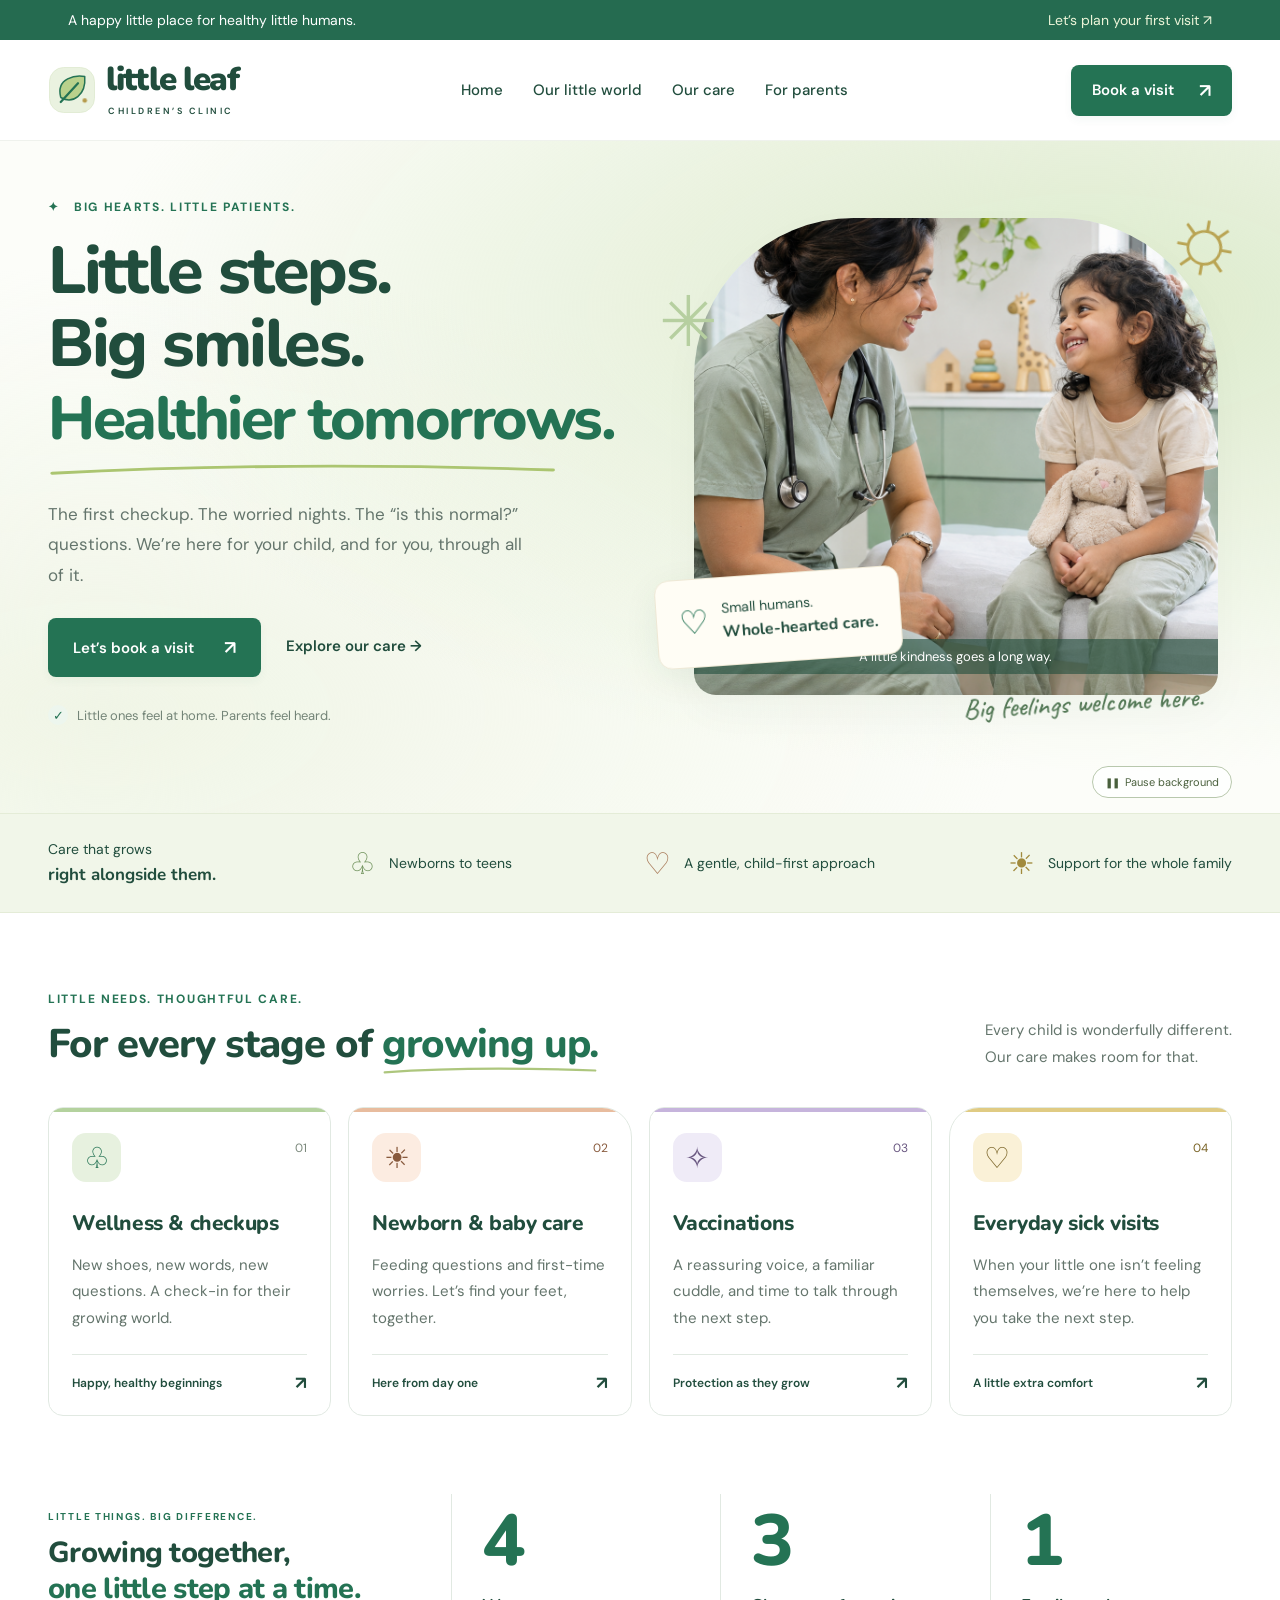
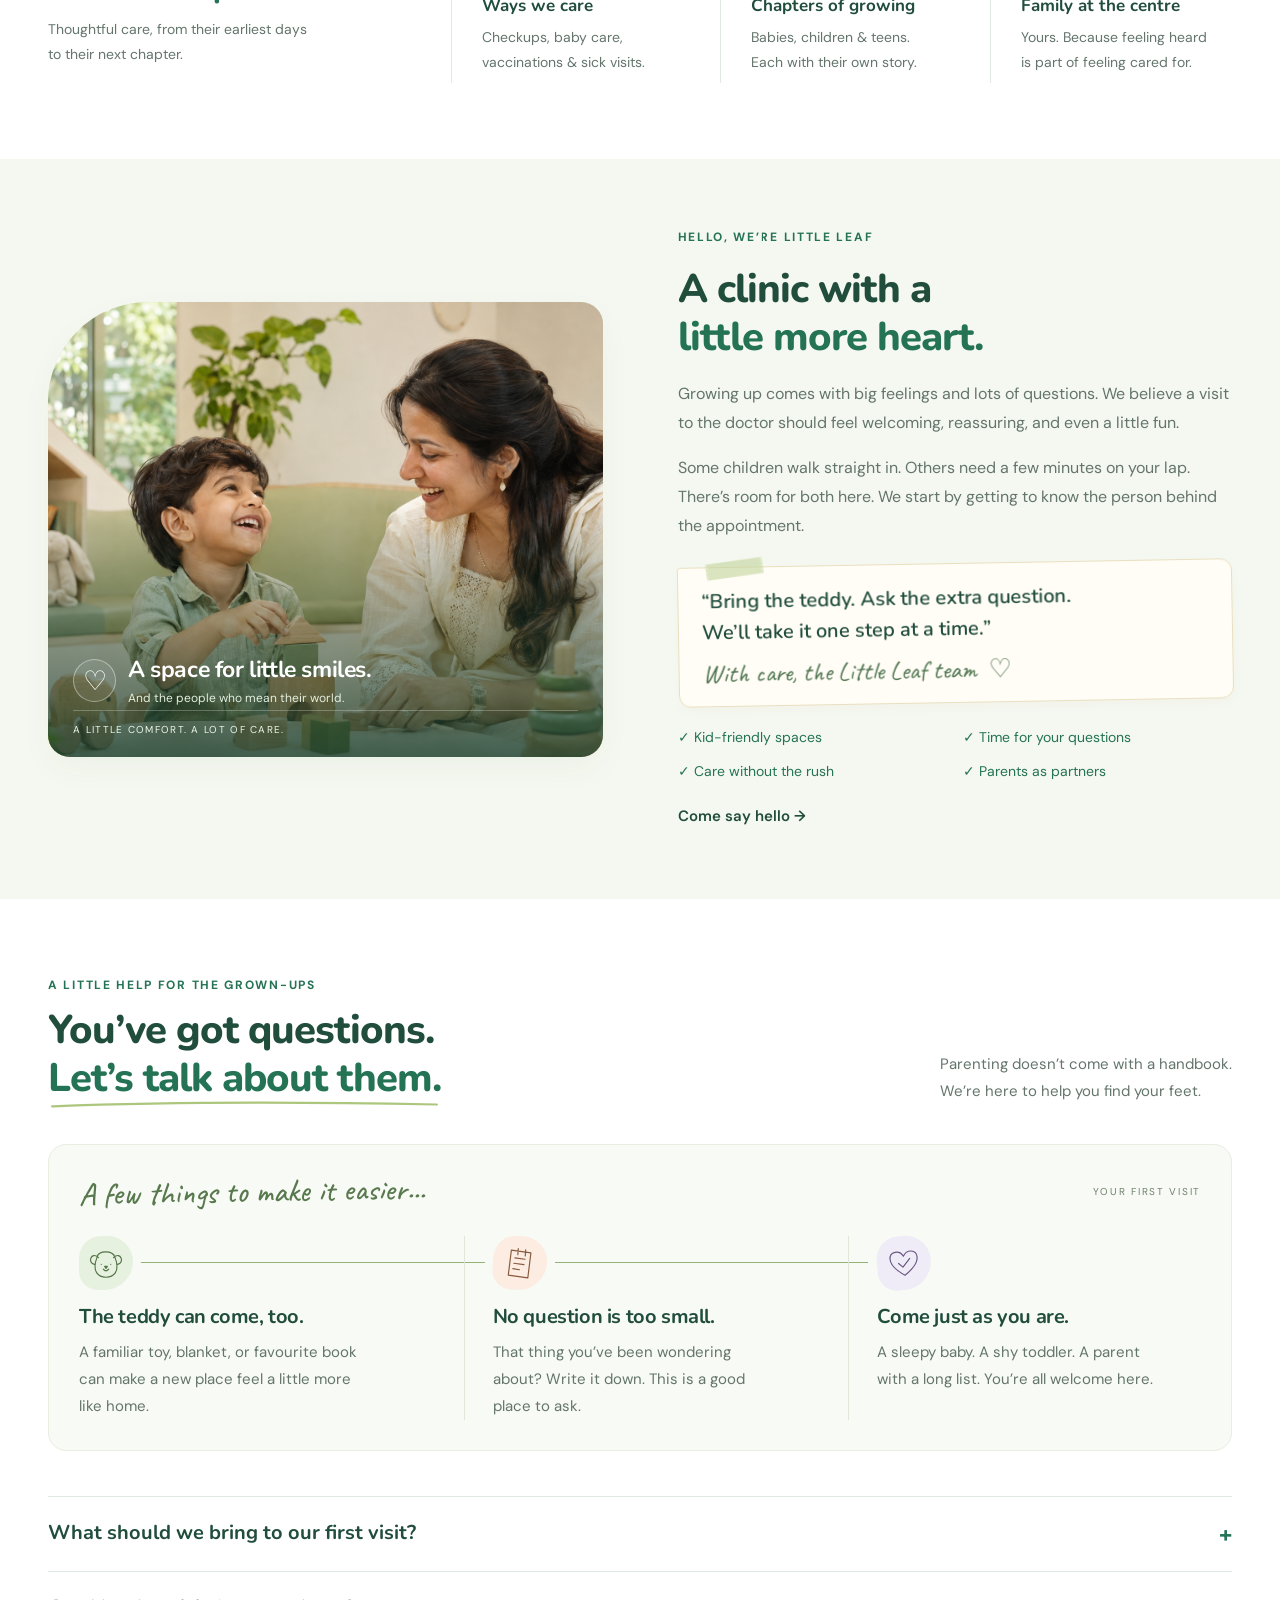
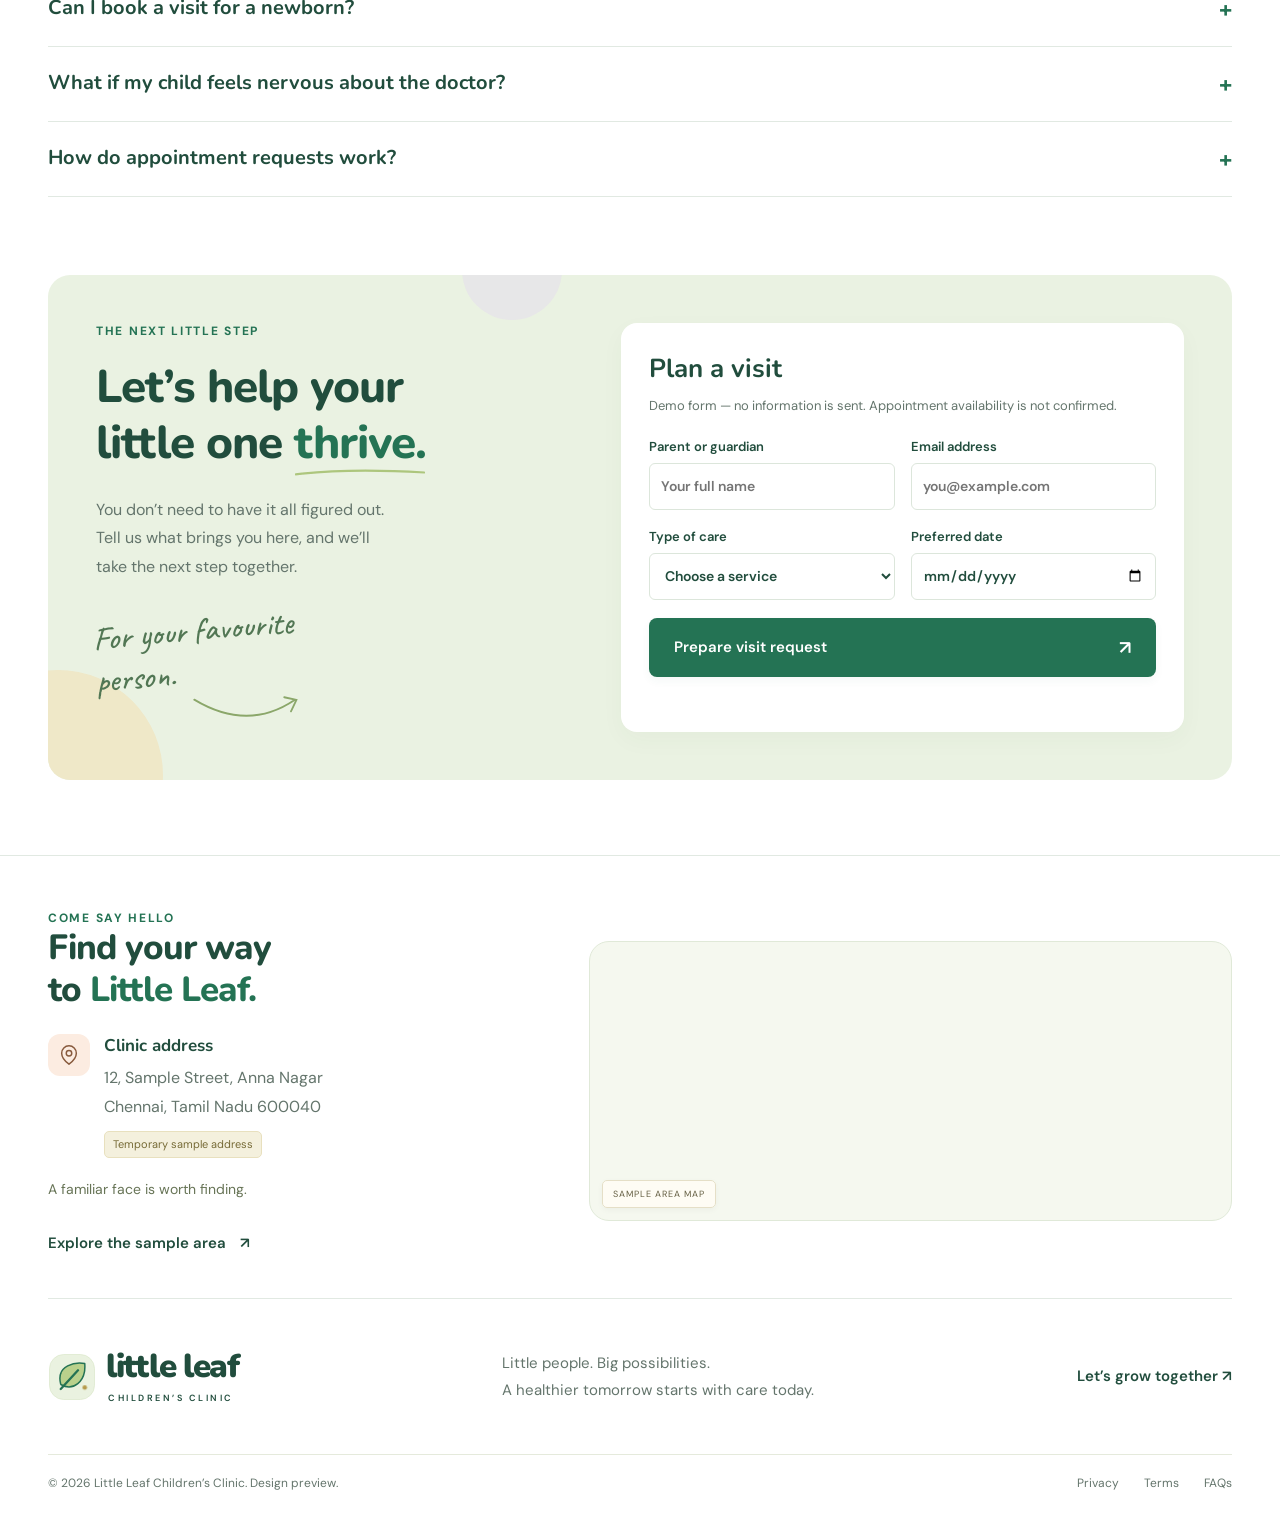
==== commit a52263f9: "Add animated Little Leaf brand marks across clinic pages" ====
--- a/index.html
+++ b/index.html
@@ -1,7 +1,7 @@
 <!DOCTYPE html>
-<html lang="en"><head><meta charset="UTF-8"><meta name="viewport" content="width=device-width, initial-scale=1"><title>Little Leaf — Children’s Clinic</title><meta name="description" content="Gentle pediatric care for every little milestone. A welcoming children's clinic for growing families."><link rel="preconnect" href="https://fonts.googleapis.com"><link rel="preconnect" href="https://fonts.gstatic.com" crossorigin><link href="https://fonts.googleapis.com/css2?family=Caveat:wght@500;600&family=DM+Sans:wght@400;500;600;700&family=Nunito:wght@600;700;800;900&display=swap" rel="stylesheet"><link rel="stylesheet" href="assets/children.css"><link rel="icon" href="assets/leaf.svg"><script src="assets/children.js" defer></script></head><body><div class="welcome-loader" id="welcome-loader" role="status" aria-label="Welcome to Little Leaf"><div class="loader-content"><div class="loader-heart"><svg viewBox="0 0 64 64" aria-hidden="true"><path d="M32 54S7 39 7 22C7 7 26 5 32 18 38 5 57 7 57 22 57 39 32 54 32 54Z"/></svg><span class="heart-spark">&#10022;</span></div><div class="loader-brand">little leaf</div><div class="loader-tagline">A little care. A whole lot of heart.</div><svg class="heartbeat-line" viewBox="0 0 240 48" aria-hidden="true"><path class="ecg-track" d="M0 25H65l9-8 10 17 12-29 14 40 13-28 9 8h108"/><path class="ecg-pulse" d="M0 25H65l9-8 10 17 12-29 14 40 13-28 9 8h108"/></svg><span class="loader-footnote">MAKING ROOM FOR LITTLE SMILES</span></div></div>
+<html lang="en"><head><meta charset="UTF-8"><meta name="viewport" content="width=device-width, initial-scale=1"><title>Little Leaf — Children’s Clinic</title><meta name="description" content="Gentle pediatric care for every little milestone. A welcoming children's clinic for growing families."><link rel="preconnect" href="https://fonts.googleapis.com"><link rel="preconnect" href="https://fonts.gstatic.com" crossorigin><link href="https://fonts.googleapis.com/css2?family=Caveat:wght@500;600&family=DM+Sans:wght@400;500;600;700&family=Nunito:wght@600;700;800;900&display=swap" rel="stylesheet"><link rel="stylesheet" href="assets/children.css"><link rel="icon" href="assets/leaf.svg"><script src="assets/children.js" defer></script></head><body><div class="welcome-loader" id="welcome-loader" role="status" aria-label="Welcome to Little Leaf"><div class="loader-content"><div class="loader-heart"><svg viewBox="0 0 64 64" aria-hidden="true"><path d="M32 54S7 39 7 22C7 7 26 5 32 18 38 5 57 7 57 22 57 39 32 54 32 54Z"/></svg><span class="heart-spark">&#10022;</span></div><div class="loader-brand"><span class="loader-leaf" aria-hidden="true"><svg class="logo-mark" viewBox="0 0 64 64" aria-hidden="true" focusable="false"><rect class="logo-tile" x="2" y="2" width="60" height="60" rx="19"/><path class="logo-leaf" pathLength="1" d="M17 42C10 15 38 12 49 14c2 25-16 37-32 28Z"/><path class="logo-stem" pathLength="1" d="m17 48 23-25"/><circle class="logo-spark" cx="49" cy="46" r="3"/></svg></span><span>little leaf</span></div><div class="loader-tagline">A little care. A whole lot of heart.</div><svg class="heartbeat-line" viewBox="0 0 240 48" aria-hidden="true"><path class="ecg-track" d="M0 25H65l9-8 10 17 12-29 14 40 13-28 9 8h108"/><path class="ecg-pulse" d="M0 25H65l9-8 10 17 12-29 14 40 13-28 9 8h108"/></svg><span class="loader-footnote">MAKING ROOM FOR LITTLE SMILES</span></div></div>
 <div class="announcement"><span>A happy little place for healthy little humans.</span><a href="#appointments">Let’s plan your first visit ↗</a></div>
-<header><div class="container nav-wrap"><a href="index.html" class="brand"><span class="brand-icon">✳</span><span>little leaf<small>CHILDREN’S CLINIC</small></span></a><nav id="navigation" aria-label="Main navigation"><a href="index.html#home">Home</a><a href="index.html#about">Our little world</a><a href="index.html#services">Our care</a><a href="index.html#parents">For parents</a></nav><a class="button nav-cta" href="index.html#appointments">Book a visit <span>↗</span></a><button class="menu-toggle" aria-label="Open navigation" aria-controls="navigation" aria-expanded="false">☰</button></div></header>
+<header><div class="container nav-wrap"><a href="index.html" class="brand"><span class="brand-icon" aria-hidden="true"><svg class="logo-mark" viewBox="0 0 64 64" aria-hidden="true" focusable="false"><rect class="logo-tile" x="2" y="2" width="60" height="60" rx="19"/><path class="logo-leaf" pathLength="1" d="M17 42C10 15 38 12 49 14c2 25-16 37-32 28Z"/><path class="logo-stem" pathLength="1" d="m17 48 23-25"/><circle class="logo-spark" cx="49" cy="46" r="3"/></svg></span><span>little leaf<small>CHILDREN’S CLINIC</small></span></a><nav id="navigation" aria-label="Main navigation"><a href="index.html#home">Home</a><a href="index.html#about">Our little world</a><a href="index.html#services">Our care</a><a href="index.html#parents">For parents</a></nav><a class="button nav-cta" href="index.html#appointments">Book a visit <span>↗</span></a><button class="menu-toggle" aria-label="Open navigation" aria-controls="navigation" aria-expanded="false">☰</button></div></header>
 <main><div class="ambient-hero"><div class="ambient-background" aria-hidden="true"><span class="ambient-gradient"></span><span class="ambient-gradient"></span><span class="ambient-gradient"></span><span class="ambient-gradient"></span></div><section class="hero container" id="home"><div class="hero-copy"><div class="eyebrow">✦ &nbsp; BIG HEARTS. LITTLE PATIENTS.</div><h1>Little steps.<br>Big smiles.<br><span>Healthier tomorrows.</span></h1><div class="scribble line-scribble" aria-hidden="true"><svg viewBox="0 0 500 22" preserveAspectRatio="none"><path pathLength="1" d="M4 15Q232 0 494 11"/></svg></div><p>The first checkup. The worried nights. The “is this normal?” questions. We’re here for your child, and for you, through all of it.</p><div class="hero-actions"><a class="button" href="#appointments">Let’s book a visit <span>↗</span></a><a class="text-link" href="#services">Explore our care →</a></div><div class="assurance"><span>✓</span> Little ones feel at home. Parents feel heard.</div></div><div class="hero-visual"><div class="image-frame"><img src="assets/children-hero.png" alt="A friendly pediatrician sharing a smile with a young child in a bright clinic" fetchpriority="high"><span class="photo-caption">A little kindness goes a long way.</span></div><span class="sun" aria-hidden="true">☼</span><span class="flower" aria-hidden="true">✳</span><div class="care-note"><span>♡</span><div>Small humans.<br><strong>Whole-hearted care.</strong></div></div><div class="visual-label handwritten">Big feelings welcome here.</div></div></section><button type="button" class="ambient-toggle" aria-pressed="false"><span class="ambient-toggle-icon" aria-hidden="true">&#10074;&#10074;</span><span class="ambient-toggle-label">Pause background</span></button></div>
 <section class="care-strip"><div class="container"><div>Care that grows<br><strong>right alongside them.</strong></div><div><b>♧</b> Newborns to teens</div><div><b>♡</b> A gentle, child-first approach</div><div><b>☀</b> Support for the whole family</div></div></section>
 <section class="section container" id="services"><div class="section-top"><div><div class="eyebrow">LITTLE NEEDS. THOUGHTFUL CARE.</div><h2>For every stage of <span>growing up.</span></h2></div><p>Every child is wonderfully different.<br>Our care makes room for that.</p></div><div class="service-grid">
@@ -12,4 +12,4 @@
 <section class="growth-stats container" aria-labelledby="growth-title"><div class="stats-intro"><span class="eyebrow">LITTLE THINGS. BIG DIFFERENCE.</span><h2 id="growth-title">Growing together,<br><span>one little step at a time.</span></h2><p>Thoughtful care, from their earliest days<br>to their next chapter.</p></div><div class="stat-item"><span class="stat-value" data-count="4">4</span><h3>Ways we care</h3><p>Checkups, baby care,<br>vaccinations & sick visits.</p></div><div class="stat-item"><span class="stat-value" data-count="3">3</span><h3>Chapters of growing</h3><p>Babies, children & teens.<br>Each with their own story.</p></div><div class="stat-item"><span class="stat-value" data-count="1">1</span><h3>Family at the centre</h3><p>Yours. Because feeling heard<br>is part of feeling cared for.</p></div></section><section class="about-section" id="about"><div class="container about-grid"><div class="about-art about-photo"><img src="assets/children-about.png" alt="A mother and her young son enjoying wooden building blocks together in a welcoming children's clinic" loading="lazy"><div class="about-photo-shade" aria-hidden="true"></div><div class="photo-story"><span class="story-heart" aria-hidden="true">&#9825;</span><div><strong>A space for little smiles.</strong><span>And the people who mean their world.</span></div></div><span class="about-photo-tag">A LITTLE COMFORT. A LOT OF CARE.</span></div><div><div class="eyebrow">HELLO, WE’RE LITTLE LEAF</div><h2>A clinic with a<br><span>little more heart.</span></h2><p>Growing up comes with big feelings and lots of questions. We believe a visit to the doctor should feel welcoming, reassuring, and even a little fun.</p><p>Some children walk straight in. Others need a few minutes on your lap. There’s room for both here. We start by getting to know the person behind the appointment.</p><aside class="team-note"><span class="note-pin" aria-hidden="true"></span><p>“Bring the teddy. Ask the extra question.<br>We’ll take it one step at a time.”</p><span class="note-signature">With care, the Little Leaf team <span aria-hidden="true">♡</span></span></aside><div class="about-points"><span>✓ Kid-friendly spaces</span><span>✓ Time for your questions</span><span>✓ Care without the rush</span><span>✓ Parents as partners</span></div><a class="text-link" href="#appointments">Come say hello →</a></div></div></section>
 <section class="section container" id="parents"><div class="section-top"><div><div class="eyebrow">A LITTLE HELP FOR THE GROWN-UPS</div><h2>You’ve got questions.<br><span>Let’s talk about them.</span></h2></div><p>Parenting doesn’t come with a handbook.<br>We’re here to help you find your feet.</p></div><div class="first-visit-guide"><div class="guide-heading"><span class="handwritten">A few things to make it easier...</span><span class="guide-label">YOUR FIRST VISIT</span></div><div class="guide-grid"><article><span class="guide-icon" aria-hidden="true"><svg viewBox="0 0 56 56"><path d="M17 20c-11-10-17 8-6 10m28-10c11-10 17 8 6 10M15 19c2-10 23-10 26 0 9 23-3 30-13 30S6 42 15 19Z"/><path d="M21 30h.1M35 30h.1M24 37q4 5 8 0M26 33h4l-2 3Z"/></svg></span><h3>The teddy can come, too.</h3><p>A familiar toy, blanket, or favourite book can make a new place feel a little more like home.</p></article><article><span class="guide-icon" aria-hidden="true"><svg viewBox="0 0 56 56"><path d="m14 10 29 2-2 37-29-2Z M20 21l15 1M19 29l15 1M18 37l10 1M24 7v9M35 8v9"/></svg></span><h3>No question is too small.</h3><p>That thing you’ve been wondering about? Write it down. This is a good place to ask.</p></article><article><span class="guide-icon" aria-hidden="true"><svg viewBox="0 0 56 56"><path d="M28 46S8 34 8 21c0-12 15-13 20-3 5-10 20-9 20 3 0 13-20 25-20 25Z"/><path d="m20 28 6 6 11-12"/></svg></span><h3>Come just as you are.</h3><p>A sleepy baby. A shy toddler. A parent with a long list. You’re all welcome here.</p></article></div></div><div class="faq-list"><details><summary>What should we bring to our first visit?<span>+</span></summary><p>Bring your child’s previous health records, vaccination record, a list of any medicines, and your questions. A favourite toy or comfort item is welcome, too.</p></details><details><summary>Can I book a visit for a newborn?<span>+</span></summary><p>Yes. Select “Newborn & baby care” in the form to prepare a visit request. Availability would need to be confirmed by the clinic.</p></details><details><summary>What if my child feels nervous about the doctor?<span>+</span></summary><p>Let us know what helps your child feel comfortable. Familiar toys, simple explanations, and time for questions can help make the visit easier.</p></details><details><summary>How do appointment requests work?<span>+</span></summary><p>This website is a design preview. The form prepares a request locally; it does not send information or book an appointment.</p></details></div></section>
 <section class="appointment-section container" id="appointments"><div class="booking-copy"><div class="eyebrow">THE NEXT LITTLE STEP</div><h2>Let’s help your<br>little one <span>thrive.</span></h2><p>You don’t need to have it all figured out. Tell us what brings you here, and we’ll take the next step together.</p><div class="booking-personal"><span class="handwritten">For your favourite person.</span><svg viewBox="0 0 120 35" aria-hidden="true"><path d="M3 5q55 40 109 10m-11-4 13 4-7 12"/></svg></div></div><form id="visit-form"><h3>Plan a visit</h3><p class="form-intro">Demo form — no information is sent. Appointment availability is not confirmed.</p><div class="form-row"><label>Parent or guardian<input name="name" autocomplete="name" required placeholder="Your full name"></label><label>Email address<input name="email" type="email" autocomplete="email" required placeholder="you@example.com"></label></div><div class="form-row"><label>Type of care<select name="care" required><option value="">Choose a service</option><option>Wellness & checkups</option><option>Newborn & baby care</option><option>Vaccinations</option><option>Everyday sick visits</option><option>Growth & development</option></select></label><label>Preferred date<input name="date" type="date" required></label></div><button class="button" type="submit">Prepare visit request <span>↗</span></button><p id="form-status" role="status" hidden></p></form></section></main>
-<footer><section class="footer-location container" aria-labelledby="visit-us-title"><div class="location-copy"><span class="eyebrow">COME SAY HELLO</span><h2 id="visit-us-title">Find your way<br>to <span>Little Leaf.</span></h2><div class="address-row"><span class="address-icon" aria-hidden="true"><svg viewBox="0 0 24 24"><path d="M20 10c0 6-8 12-8 12S4 16 4 10a8 8 0 1 1 16 0Z"/><circle cx="12" cy="10" r="3"/></svg></span><div><h3>Clinic address</h3><address data-clinic-address>12, Sample Street, Anna Nagar<br>Chennai, Tamil Nadu 600040</address><span class="address-demo-label">Temporary sample address</span></div></div><p class="location-note">A familiar face is worth finding.</p><a class="text-link map-directions" href="https://www.google.com/maps/search/?api=1&query=Anna%20Nagar%2C%20Chennai%2C%20Tamil%20Nadu" target="_blank" rel="noopener noreferrer">Explore the sample area <span aria-hidden="true">&#8599;</span></a></div><div class="clinic-map" data-clinic-map><iframe title="Sample location map: Anna Nagar, Chennai. This is not a confirmed clinic address." src="https://maps.google.com/maps?q=Anna%20Nagar%2C%20Chennai%2C%20Tamil%20Nadu&z=14&output=embed" loading="lazy" referrerpolicy="no-referrer-when-downgrade" allowfullscreen></iframe><span class="map-demo-label">SAMPLE AREA MAP</span></div></section><div class="container footer-main"><a href="index.html" class="brand"><span class="brand-icon">✳</span><span>little leaf<small>CHILDREN’S CLINIC</small></span></a><p>Little people. Big possibilities.<br>A healthier tomorrow starts with care today.</p><a class="text-link" href="index.html#appointments">Let’s grow together ↗</a></div><div class="container footer-bottom"><span>© <span id="year">2026</span> Little Leaf Children’s Clinic. Design preview.</span><div><a href="privacy.html">Privacy</a><a href="terms.html">Terms</a><a href="faq.html">FAQs</a></div></div></footer></body></html>
+<footer><section class="footer-location container" aria-labelledby="visit-us-title"><div class="location-copy"><span class="eyebrow">COME SAY HELLO</span><h2 id="visit-us-title">Find your way<br>to <span>Little Leaf.</span></h2><div class="address-row"><span class="address-icon" aria-hidden="true"><svg viewBox="0 0 24 24"><path d="M20 10c0 6-8 12-8 12S4 16 4 10a8 8 0 1 1 16 0Z"/><circle cx="12" cy="10" r="3"/></svg></span><div><h3>Clinic address</h3><address data-clinic-address>12, Sample Street, Anna Nagar<br>Chennai, Tamil Nadu 600040</address><span class="address-demo-label">Temporary sample address</span></div></div><p class="location-note">A familiar face is worth finding.</p><a class="text-link map-directions" href="https://www.google.com/maps/search/?api=1&query=Anna%20Nagar%2C%20Chennai%2C%20Tamil%20Nadu" target="_blank" rel="noopener noreferrer">Explore the sample area <span aria-hidden="true">&#8599;</span></a></div><div class="clinic-map" data-clinic-map><iframe title="Sample location map: Anna Nagar, Chennai. This is not a confirmed clinic address." src="https://maps.google.com/maps?q=Anna%20Nagar%2C%20Chennai%2C%20Tamil%20Nadu&z=14&output=embed" loading="lazy" referrerpolicy="no-referrer-when-downgrade" allowfullscreen></iframe><span class="map-demo-label">SAMPLE AREA MAP</span></div></section><div class="container footer-main"><a href="index.html" class="brand"><span class="brand-icon" aria-hidden="true"><svg class="logo-mark" viewBox="0 0 64 64" aria-hidden="true" focusable="false"><rect class="logo-tile" x="2" y="2" width="60" height="60" rx="19"/><path class="logo-leaf" pathLength="1" d="M17 42C10 15 38 12 49 14c2 25-16 37-32 28Z"/><path class="logo-stem" pathLength="1" d="m17 48 23-25"/><circle class="logo-spark" cx="49" cy="46" r="3"/></svg></span><span>little leaf<small>CHILDREN’S CLINIC</small></span></a><p>Little people. Big possibilities.<br>A healthier tomorrow starts with care today.</p><a class="text-link" href="index.html#appointments">Let’s grow together ↗</a></div><div class="container footer-bottom"><span>© <span id="year">2026</span> Little Leaf Children’s Clinic. Design preview.</span><div><a href="privacy.html">Privacy</a><a href="terms.html">Terms</a><a href="faq.html">FAQs</a></div></div></footer></body></html>
--- a/assets/children.css
+++ b/assets/children.css
@@ -47,3 +47,8 @@
 @media(max-width:760px){.guide-grid:before,.guide-grid:after{left:22px;top:22px;bottom:80px;width:1px;height:auto}.guide-grid:before{background:repeating-linear-gradient(to bottom,#c5d4b8 0 4px,transparent 4px 9px)}.guide-grid:after{transform-origin:top;transform:scaleY(1)}.guide-grid .guide-icon{position:absolute}.guide-grid article+article{border-top-color:transparent}.line-watched .guide-grid:after{transform:scaleY(0)}.line-watched.lines-visible .guide-grid:after{animation-name:connect-line-vertical}}
 @keyframes connect-line-vertical{from{transform:scaleY(0)}to{transform:scaleY(1)}}
 @media(prefers-reduced-motion:reduce){.heading-line path,.line-scribble path,.guide-grid .guide-icon svg path{stroke-dashoffset:0!important}.guide-grid:after{transform:none!important}.traced-border rect{transition:none}}
+/* One leaf identity, drawn once on arrival and gently responsive to hover. */
+.brand-icon{display:inline-flex;width:48px;height:48px;flex:none;line-height:0}.logo-mark{display:block;width:100%;height:100%;overflow:visible;transition:transform .4s cubic-bezier(.2,.7,.3,1)}.logo-tile{fill:#eaf2e0;stroke:#dce8cd;stroke-width:1;transition:fill .3s}.logo-leaf{fill:#b9d18c;stroke:var(--green);stroke-width:2;stroke-linejoin:round;stroke-dasharray:1;stroke-dashoffset:0}.logo-stem{fill:none;stroke:var(--green);stroke-width:3;stroke-linecap:round;stroke-dasharray:1;stroke-dashoffset:0}.logo-spark{fill:#b59a4b;transform-origin:49px 46px}.brand:hover .logo-mark,.brand:focus-visible .logo-mark{transform:rotate(-8deg) translateY(-2px)}.brand:hover .logo-tile,.brand:focus-visible .logo-tile{fill:#e1edcf}.loader-brand{display:flex;align-items:center;justify-content:center;gap:10px}.loader-leaf{display:inline-flex;width:43px;height:43px}.brand>span:last-child{transition:color .25s}.brand:hover>span:last-child{color:var(--green)}
+@media(prefers-reduced-motion:no-preference){.site-ready header .logo-leaf,footer .brand.logo-arrived .logo-leaf,.loader-leaf .logo-leaf{animation:leaf-outline 1.15s ease both}.site-ready header .logo-stem,footer .brand.logo-arrived .logo-stem,.loader-leaf .logo-stem{animation:leaf-vein .75s .4s ease both}.site-ready header .logo-spark,footer .brand.logo-arrived .logo-spark,.loader-leaf .logo-spark{animation:leaf-spark .6s .7s ease both}.brand:hover .logo-leaf,.brand:focus-visible .logo-leaf{animation:leaf-outline .85s ease both}.brand:hover .logo-stem,.brand:focus-visible .logo-stem{animation:leaf-vein .6s .2s ease both}.brand:hover .logo-spark,.brand:focus-visible .logo-spark{animation:leaf-spark .5s .4s ease both}}
+@keyframes leaf-outline{0%{stroke-dashoffset:1;fill-opacity:0}55%{fill-opacity:0}100%{stroke-dashoffset:0;fill-opacity:1}}@keyframes leaf-vein{from{stroke-dashoffset:1}to{stroke-dashoffset:0}}@keyframes leaf-spark{0%{opacity:0;transform:scale(0)}70%{opacity:1;transform:scale(1.3)}100%{opacity:1;transform:scale(1)}}
+@media(max-width:1050px){.brand-icon{width:43px;height:43px}}@media(max-width:760px){.brand-icon{width:40px;height:40px}.brand{gap:8px}}@media(prefers-reduced-motion:reduce){.logo-leaf,.logo-stem{stroke-dashoffset:0!important;fill-opacity:1!important}.logo-spark{opacity:1!important;transform:none!important}.brand:hover .logo-mark,.brand:focus-visible .logo-mark{transform:none}}
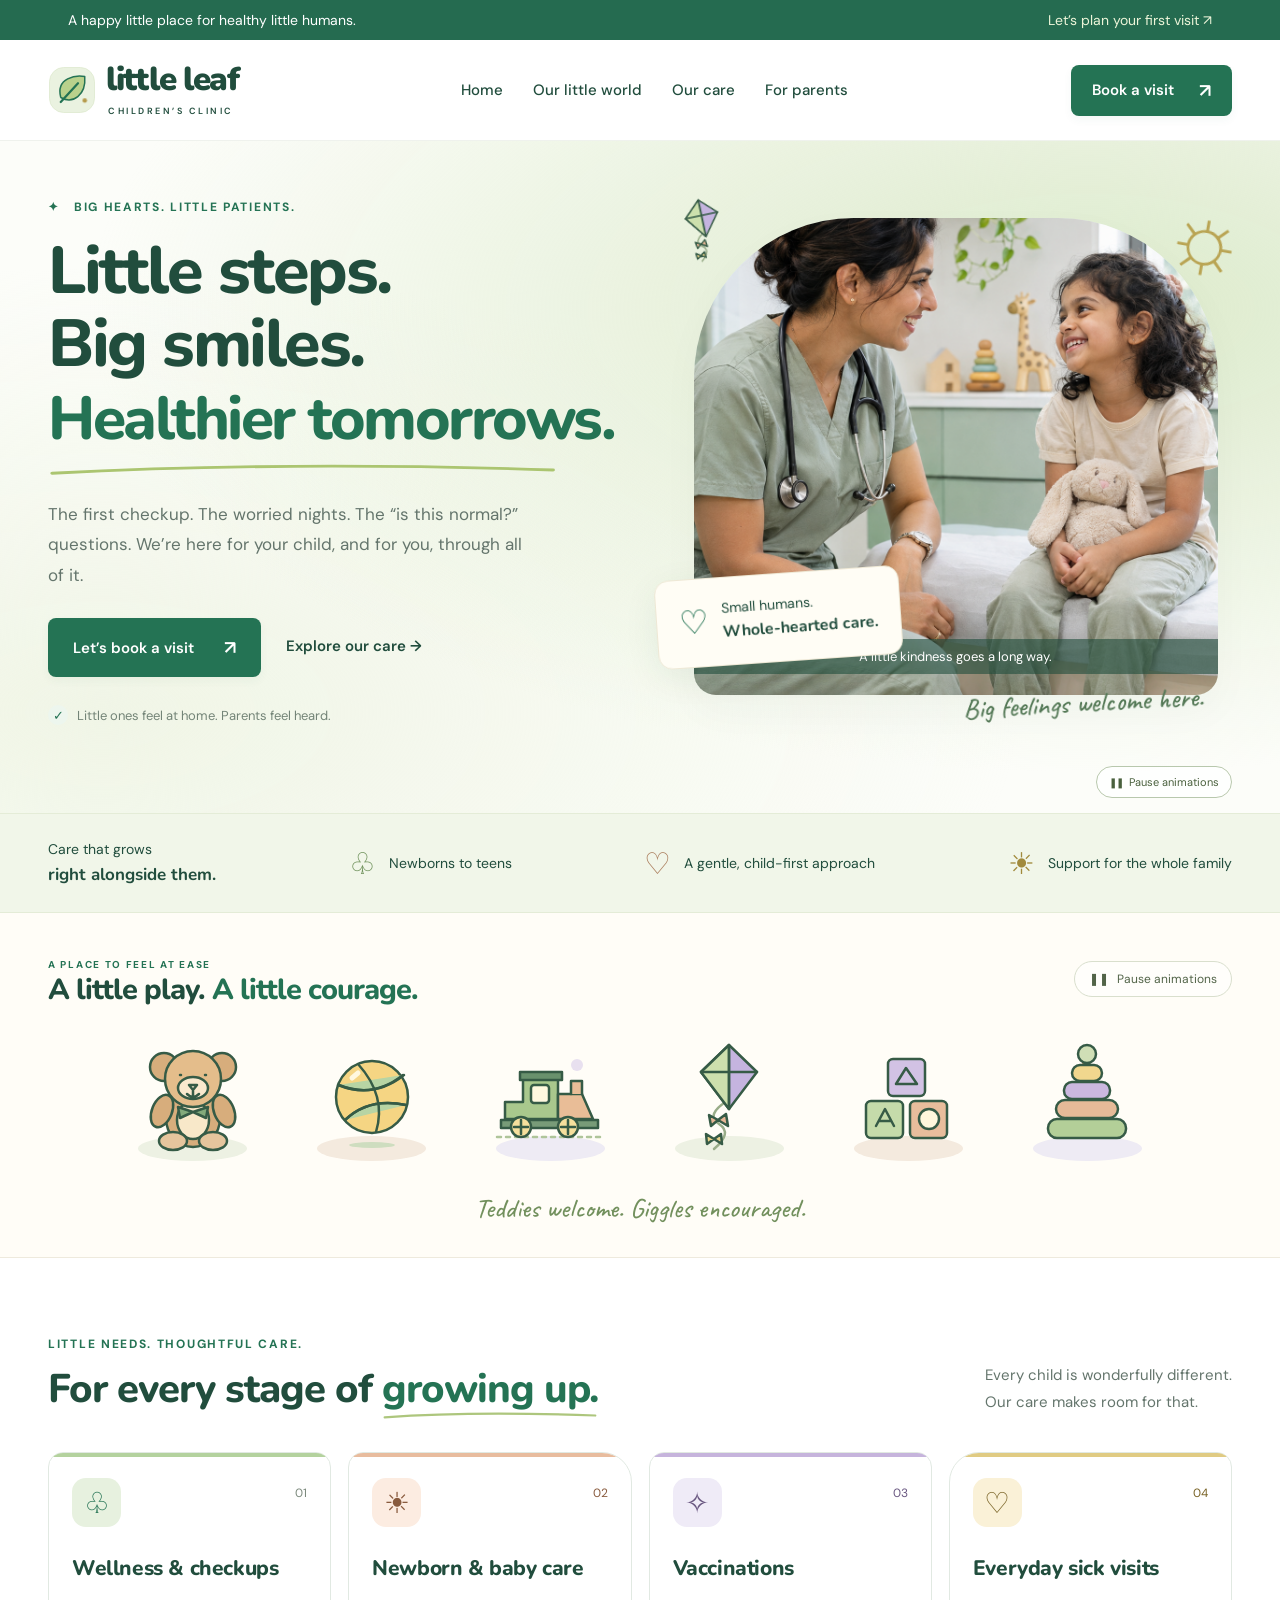
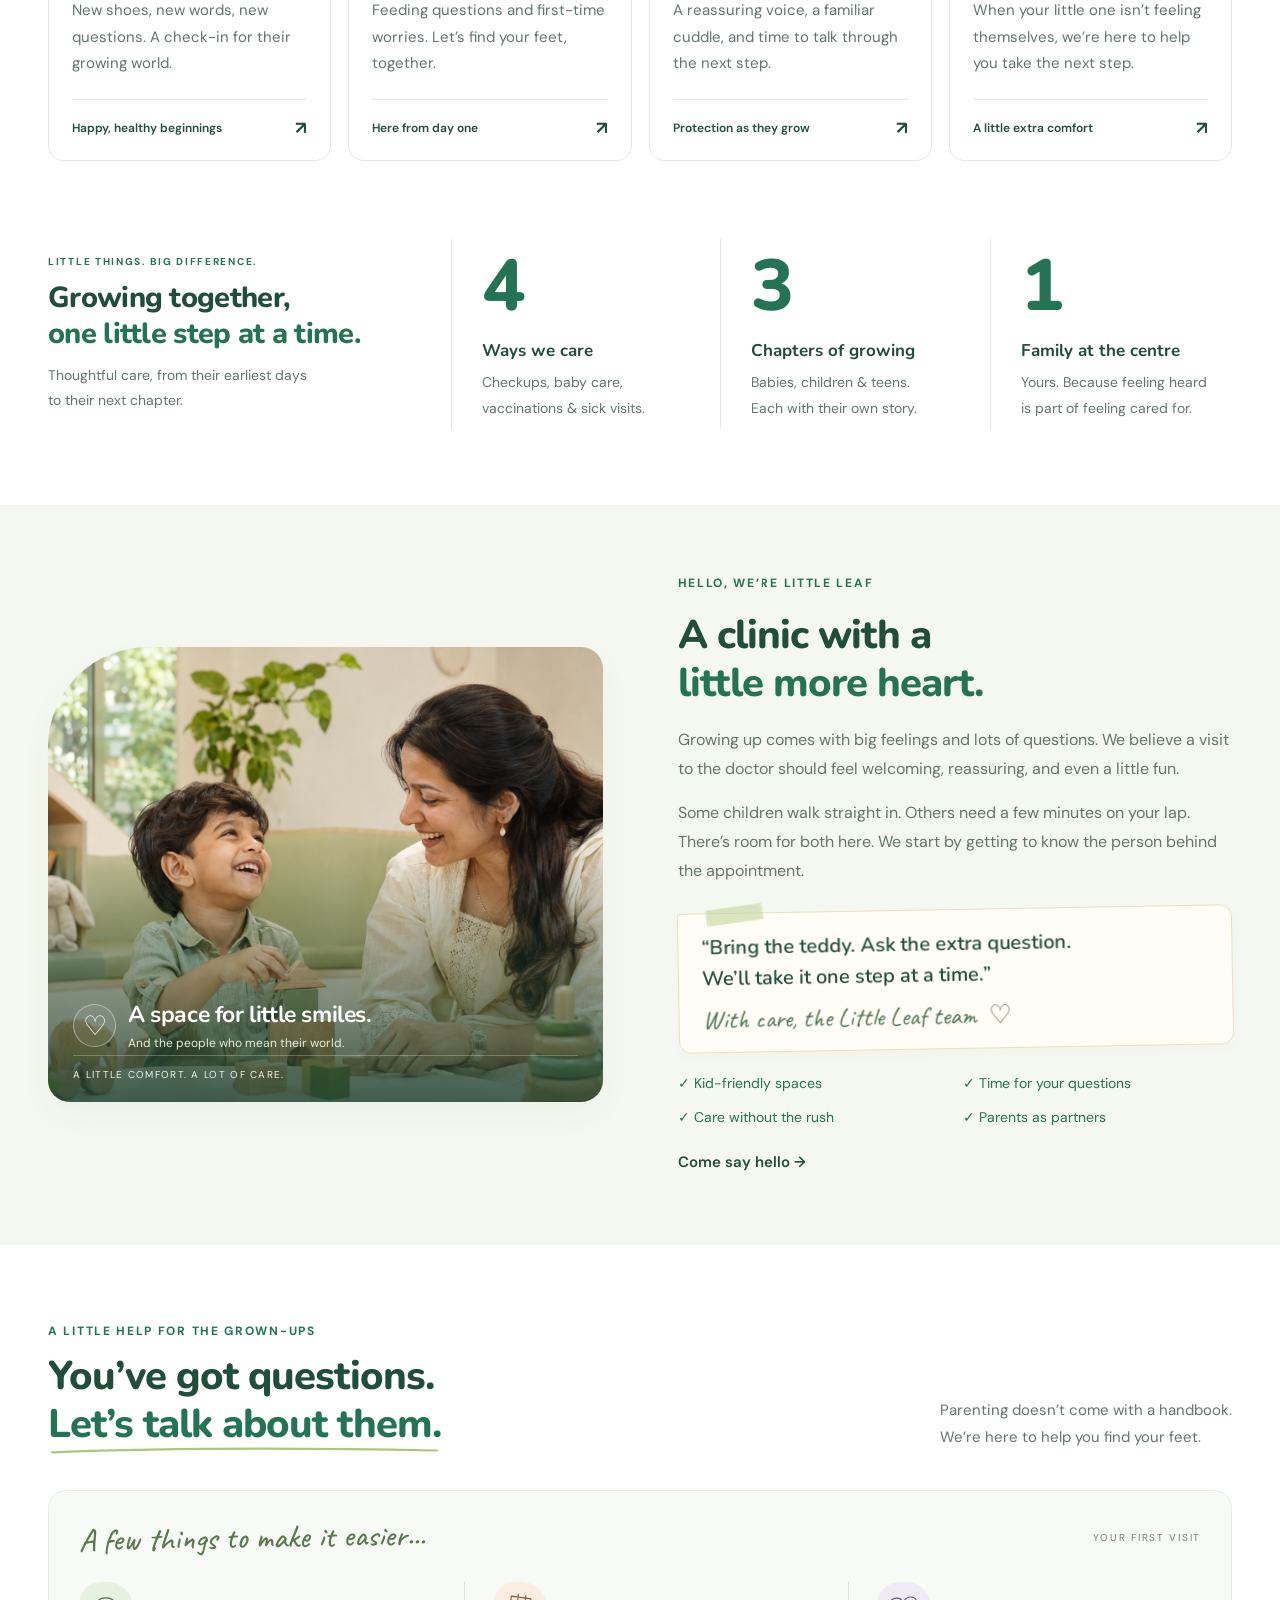
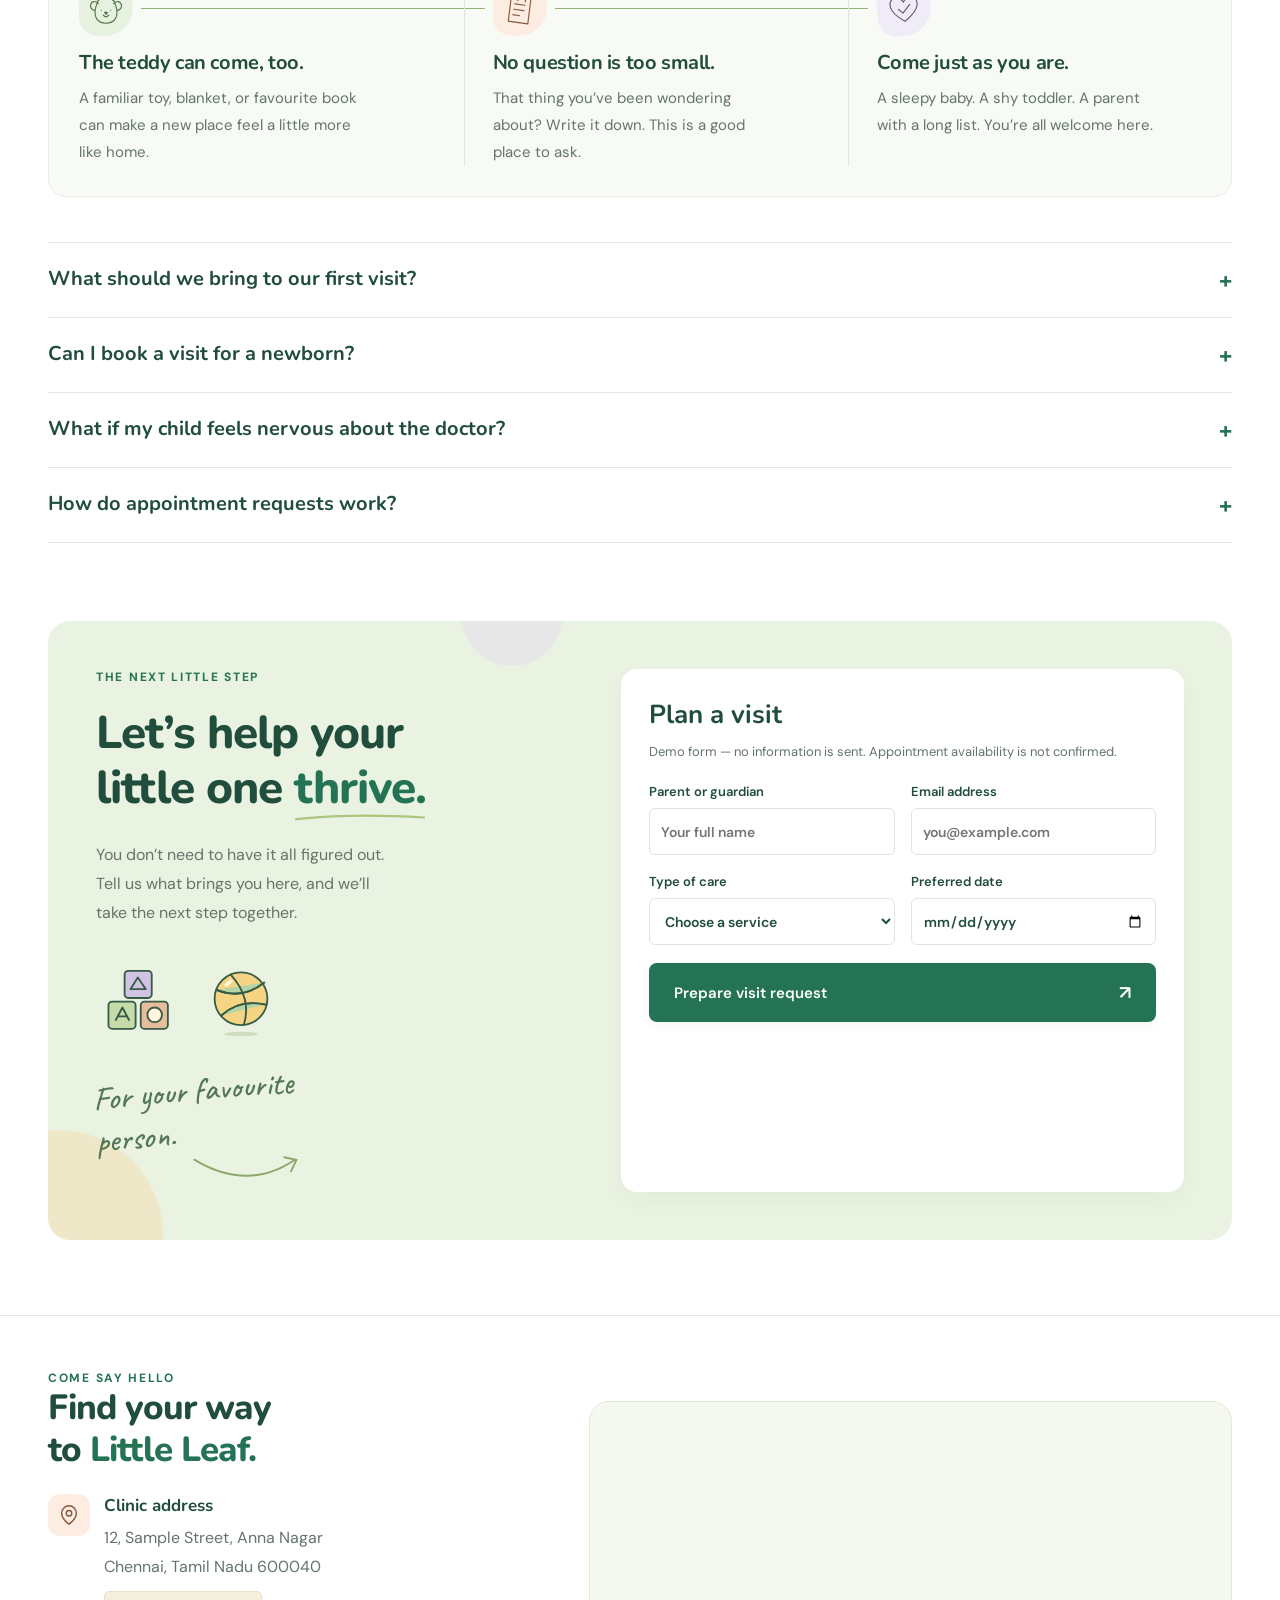
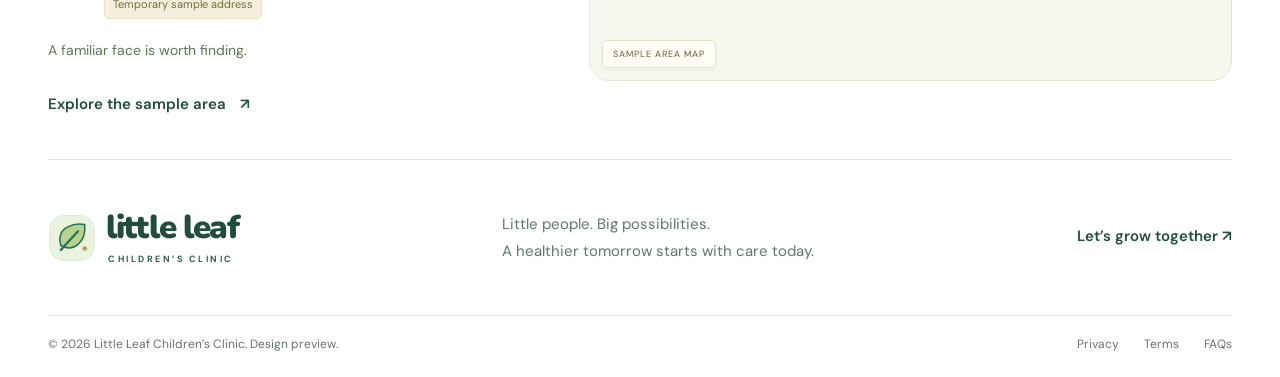
==== commit ab06b0f7: "Add animated toy scenes with synchronized motion controls" ====
--- a/index.html
+++ b/index.html
@@ -2,14 +2,14 @@
 <html lang="en"><head><meta charset="UTF-8"><meta name="viewport" content="width=device-width, initial-scale=1"><title>Little Leaf — Children’s Clinic</title><meta name="description" content="Gentle pediatric care for every little milestone. A welcoming children's clinic for growing families."><link rel="preconnect" href="https://fonts.googleapis.com"><link rel="preconnect" href="https://fonts.gstatic.com" crossorigin><link href="https://fonts.googleapis.com/css2?family=Caveat:wght@500;600&family=DM+Sans:wght@400;500;600;700&family=Nunito:wght@600;700;800;900&display=swap" rel="stylesheet"><link rel="stylesheet" href="assets/children.css"><link rel="icon" href="assets/leaf.svg"><script src="assets/children.js" defer></script></head><body><div class="welcome-loader" id="welcome-loader" role="status" aria-label="Welcome to Little Leaf"><div class="loader-content"><div class="loader-heart"><svg viewBox="0 0 64 64" aria-hidden="true"><path d="M32 54S7 39 7 22C7 7 26 5 32 18 38 5 57 7 57 22 57 39 32 54 32 54Z"/></svg><span class="heart-spark">&#10022;</span></div><div class="loader-brand"><span class="loader-leaf" aria-hidden="true"><svg class="logo-mark" viewBox="0 0 64 64" aria-hidden="true" focusable="false"><rect class="logo-tile" x="2" y="2" width="60" height="60" rx="19"/><path class="logo-leaf" pathLength="1" d="M17 42C10 15 38 12 49 14c2 25-16 37-32 28Z"/><path class="logo-stem" pathLength="1" d="m17 48 23-25"/><circle class="logo-spark" cx="49" cy="46" r="3"/></svg></span><span>little leaf</span></div><div class="loader-tagline">A little care. A whole lot of heart.</div><svg class="heartbeat-line" viewBox="0 0 240 48" aria-hidden="true"><path class="ecg-track" d="M0 25H65l9-8 10 17 12-29 14 40 13-28 9 8h108"/><path class="ecg-pulse" d="M0 25H65l9-8 10 17 12-29 14 40 13-28 9 8h108"/></svg><span class="loader-footnote">MAKING ROOM FOR LITTLE SMILES</span></div></div>
 <div class="announcement"><span>A happy little place for healthy little humans.</span><a href="#appointments">Let’s plan your first visit ↗</a></div>
 <header><div class="container nav-wrap"><a href="index.html" class="brand"><span class="brand-icon" aria-hidden="true"><svg class="logo-mark" viewBox="0 0 64 64" aria-hidden="true" focusable="false"><rect class="logo-tile" x="2" y="2" width="60" height="60" rx="19"/><path class="logo-leaf" pathLength="1" d="M17 42C10 15 38 12 49 14c2 25-16 37-32 28Z"/><path class="logo-stem" pathLength="1" d="m17 48 23-25"/><circle class="logo-spark" cx="49" cy="46" r="3"/></svg></span><span>little leaf<small>CHILDREN’S CLINIC</small></span></a><nav id="navigation" aria-label="Main navigation"><a href="index.html#home">Home</a><a href="index.html#about">Our little world</a><a href="index.html#services">Our care</a><a href="index.html#parents">For parents</a></nav><a class="button nav-cta" href="index.html#appointments">Book a visit <span>↗</span></a><button class="menu-toggle" aria-label="Open navigation" aria-controls="navigation" aria-expanded="false">☰</button></div></header>
-<main><div class="ambient-hero"><div class="ambient-background" aria-hidden="true"><span class="ambient-gradient"></span><span class="ambient-gradient"></span><span class="ambient-gradient"></span><span class="ambient-gradient"></span></div><section class="hero container" id="home"><div class="hero-copy"><div class="eyebrow">✦ &nbsp; BIG HEARTS. LITTLE PATIENTS.</div><h1>Little steps.<br>Big smiles.<br><span>Healthier tomorrows.</span></h1><div class="scribble line-scribble" aria-hidden="true"><svg viewBox="0 0 500 22" preserveAspectRatio="none"><path pathLength="1" d="M4 15Q232 0 494 11"/></svg></div><p>The first checkup. The worried nights. The “is this normal?” questions. We’re here for your child, and for you, through all of it.</p><div class="hero-actions"><a class="button" href="#appointments">Let’s book a visit <span>↗</span></a><a class="text-link" href="#services">Explore our care →</a></div><div class="assurance"><span>✓</span> Little ones feel at home. Parents feel heard.</div></div><div class="hero-visual"><div class="image-frame"><img src="assets/children-hero.png" alt="A friendly pediatrician sharing a smile with a young child in a bright clinic" fetchpriority="high"><span class="photo-caption">A little kindness goes a long way.</span></div><span class="sun" aria-hidden="true">☼</span><span class="flower" aria-hidden="true">✳</span><div class="care-note"><span>♡</span><div>Small humans.<br><strong>Whole-hearted care.</strong></div></div><div class="visual-label handwritten">Big feelings welcome here.</div></div></section><button type="button" class="ambient-toggle" aria-pressed="false"><span class="ambient-toggle-icon" aria-hidden="true">&#10074;&#10074;</span><span class="ambient-toggle-label">Pause background</span></button></div>
+<main><div class="ambient-hero"><div class="ambient-background" aria-hidden="true"><span class="ambient-gradient"></span><span class="ambient-gradient"></span><span class="ambient-gradient"></span><span class="ambient-gradient"></span></div><section class="hero container" id="home"><div class="hero-copy"><div class="eyebrow">✦ &nbsp; BIG HEARTS. LITTLE PATIENTS.</div><h1>Little steps.<br>Big smiles.<br><span>Healthier tomorrows.</span></h1><div class="scribble line-scribble" aria-hidden="true"><svg viewBox="0 0 500 22" preserveAspectRatio="none"><path pathLength="1" d="M4 15Q232 0 494 11"/></svg></div><p>The first checkup. The worried nights. The “is this normal?” questions. We’re here for your child, and for you, through all of it.</p><div class="hero-actions"><a class="button" href="#appointments">Let’s book a visit <span>↗</span></a><a class="text-link" href="#services">Explore our care →</a></div><div class="assurance"><span>✓</span> Little ones feel at home. Parents feel heard.</div></div><div class="hero-visual toy-scene"><span class="hero-toy-kite" aria-hidden="true"><svg viewBox="0 0 120 120" fill="none" stroke="#365b46" stroke-width="2.5" stroke-linecap="round" stroke-linejoin="round" aria-hidden="true"><path class="toy-motion kite-string" d="M57 65q-22 14-8 23t-5 25" stroke="#99ad89"/><g class="toy-motion kite-sway"><path d="m59 9 28 27-28 37-28-37Z" fill="#c5b4df"/><path d="m59 9 0 64-28-37Z" fill="#cde0ad"/><path d="M31 36h56M59 9v64"/><path d="m48 84-9-5 2 11 7-6 10 6-2-12Z" fill="#e7b796"/><path d="m44 103-8-5 1 10 7-5 8 5-1-10Z" fill="#e8d28a"/></g></svg></span><div class="image-frame"><img src="assets/children-hero.png" alt="A friendly pediatrician sharing a smile with a young child in a bright clinic" fetchpriority="high"><span class="photo-caption">A little kindness goes a long way.</span></div><span class="sun" aria-hidden="true">☼</span><span class="flower" aria-hidden="true">✳</span><div class="care-note"><span>♡</span><div>Small humans.<br><strong>Whole-hearted care.</strong></div></div><div class="visual-label handwritten">Big feelings welcome here.</div></div></section><button type="button" class="ambient-toggle" aria-pressed="false"><span class="ambient-toggle-icon" aria-hidden="true">&#10074;&#10074;</span><span class="ambient-toggle-label">Pause background</span></button></div>
 <section class="care-strip"><div class="container"><div>Care that grows<br><strong>right alongside them.</strong></div><div><b>♧</b> Newborns to teens</div><div><b>♡</b> A gentle, child-first approach</div><div><b>☀</b> Support for the whole family</div></div></section>
-<section class="section container" id="services"><div class="section-top"><div><div class="eyebrow">LITTLE NEEDS. THOUGHTFUL CARE.</div><h2>For every stage of <span>growing up.</span></h2></div><p>Every child is wonderfully different.<br>Our care makes room for that.</p></div><div class="service-grid">
+<section class="playtime-section toy-scene" aria-labelledby="playtime-title"><div class="container"><div class="playtime-heading"><div><span class="eyebrow">A PLACE TO FEEL AT EASE</span><h2 id="playtime-title">A little play. <span>A little courage.</span></h2></div><button class="toy-pause" type="button" data-motion-toggle aria-pressed="false"><span aria-hidden="true">&#10074;&#10074;</span><span class="motion-toggle-label">Pause animations</span></button></div><div class="toy-shelf" aria-hidden="true"><div class="toy-slot toy-teddy"><svg viewBox="0 0 120 120" fill="none" stroke="#365b46" stroke-width="2.5" stroke-linecap="round" stroke-linejoin="round" aria-hidden="true"><g class="toy-motion teddy-sway"><circle cx="31" cy="31" r="14" fill="#d7ad7c"/><circle cx="89" cy="31" r="14" fill="#d7ad7c"/><ellipse cx="60" cy="82" rx="27" ry="29" fill="#d7ad7c"/><ellipse cx="60" cy="84" rx="16" ry="19" fill="#f8e8c9"/><ellipse cx="29" cy="75" rx="10" ry="17" fill="#d7ad7c" transform="rotate(22 29 75)"/><ellipse cx="91" cy="75" rx="10" ry="17" fill="#d7ad7c" transform="rotate(-22 91 75)"/><ellipse cx="40" cy="105" rx="14" ry="9" fill="#e5c59d"/><ellipse cx="80" cy="105" rx="14" ry="9" fill="#e5c59d"/><circle cx="60" cy="43" r="28" fill="#e4bd8b"/><ellipse cx="60" cy="52" rx="15" ry="11" fill="#fae9ce"/><path d="M47 39h1m24 0h1M56 49h8l-4 5Zm4 5v5m-6-1q6 6 12 0"/><path d="m45 71 15 5-13 6Zm30 0-15 5 13 6Z" fill="#83aa7b"/></g></svg><span class="toy-floor"></span></div><div class="toy-slot toy-ball"><svg viewBox="0 0 120 120" fill="none" stroke="#365b46" stroke-width="2.5" stroke-linecap="round" stroke-linejoin="round" aria-hidden="true"><g class="toy-motion ball-bounce"><circle cx="60" cy="61" r="36" fill="#f5d583"/><path d="M26 49q35 14 65-10M33 84q24-23 61-15" fill="#b7d4a4"/><path d="M46 28q29 32 18 68M27 49q35 14 65-10M33 84q24-23 61-15"/><path d="m40 42 6-5" stroke="#fff8df" stroke-width="5"/></g><ellipse class="toy-motion ball-shadow" cx="60" cy="109" rx="23" ry="3" fill="#ceddbf" stroke="none"/></svg><span class="toy-floor"></span></div><div class="toy-slot toy-train"><svg viewBox="0 0 120 120" fill="none" stroke="#365b46" stroke-width="2.5" stroke-linecap="round" stroke-linejoin="round" aria-hidden="true"><path d="M6 101h108" stroke="#afc59a" stroke-dasharray="4 5"/><g class="toy-motion train-roll"><path d="M14 66h18V40h35v43H14Z" fill="#a9c88d"/><path d="M29 36h42v8H29Z" fill="#69916d"/><rect x="40" y="49" width="18" height="18" rx="3" fill="#fff8df"/><path d="M67 58h24l11 25H67Z" fill="#e9bd97"/><path d="M80 58V45h11v13" fill="#e9bd97"/><path d="M10 84h97v8H10Z" fill="#789b78"/><g class="toy-motion train-wheel"><circle cx="30" cy="91" r="10" fill="#f5df9d"/><path d="M30 84v14m-7-7h14"/></g><g class="toy-motion train-wheel"><circle cx="77" cy="91" r="10" fill="#f5df9d"/><path d="M77 84v14m-7-7h14"/></g><circle class="toy-motion train-puff" cx="86" cy="29" r="6" fill="#e8e0ef" stroke="none"/></g></svg><span class="toy-floor"></span></div><div class="toy-slot toy-kite"><svg viewBox="0 0 120 120" fill="none" stroke="#365b46" stroke-width="2.5" stroke-linecap="round" stroke-linejoin="round" aria-hidden="true"><path class="toy-motion kite-string" d="M57 65q-22 14-8 23t-5 25" stroke="#99ad89"/><g class="toy-motion kite-sway"><path d="m59 9 28 27-28 37-28-37Z" fill="#c5b4df"/><path d="m59 9 0 64-28-37Z" fill="#cde0ad"/><path d="M31 36h56M59 9v64"/><path d="m48 84-9-5 2 11 7-6 10 6-2-12Z" fill="#e7b796"/><path d="m44 103-8-5 1 10 7-5 8 5-1-10Z" fill="#e8d28a"/></g></svg><span class="toy-floor"></span></div><div class="toy-slot toy-blocks"><svg viewBox="0 0 120 120" fill="none" stroke="#365b46" stroke-width="2.5" stroke-linecap="round" stroke-linejoin="round" aria-hidden="true"><g class="toy-motion blocks-rock"><rect x="17" y="65" width="37" height="37" rx="5" fill="#c5dbaa"/><rect x="61" y="65" width="37" height="37" rx="5" fill="#e8bd9c"/><rect x="39" y="23" width="37" height="37" rx="5" fill="#d2c2e4"/><path d="m47 48 10-16 11 16Zm-20 42 9-17 9 17m-15-5h12"/><circle cx="80" cy="83" r="10" fill="#fff7dc"/></g></svg><span class="toy-floor"></span></div><div class="toy-slot toy-rings"><svg viewBox="0 0 120 120" fill="none" stroke="#365b46" stroke-width="2.5" stroke-linecap="round" stroke-linejoin="round" aria-hidden="true"><path d="M58 20v69" stroke="#be9b72" stroke-width="8"/><g class="toy-motion rings-wiggle"><rect x="20" y="83" width="78" height="19" rx="9" fill="#b3cf98"/><rect x="28" y="64" width="62" height="18" rx="9" fill="#e6ba98"/><rect x="36" y="46" width="46" height="17" rx="8" fill="#cbb8df"/><rect x="44" y="29" width="30" height="16" rx="8" fill="#f1d78e"/><circle cx="59" cy="18" r="9" fill="#d0dfb6"/></g></svg><span class="toy-floor"></span></div></div><p class="playtime-note handwritten">Teddies welcome. Giggles encouraged.</p></div></section><section class="section container" id="services"><div class="section-top"><div><div class="eyebrow">LITTLE NEEDS. THOUGHTFUL CARE.</div><h2>For every stage of <span>growing up.</span></h2></div><p>Every child is wonderfully different.<br>Our care makes room for that.</p></div><div class="service-grid">
 <a class="service-card" href="preventive-cardiology.html"><div class="service-icon mint">♧</div><span class="number">01</span><h3>Wellness & checkups</h3><p>New shoes, new words, new questions. A check-in for their growing world.</p><span class="card-link">Happy, healthy beginnings <b>↗</b></span></a>
 <a class="service-card" href="heart-health.html"><div class="service-icon peach">☀</div><span class="number">02</span><h3>Newborn & baby care</h3><p>Feeding questions and first-time worries. Let’s find your feet, together.</p><span class="card-link">Here from day one <b>↗</b></span></a>
 <a class="service-card" href="ECG-diagnostics.html"><div class="service-icon lavender">✧</div><span class="number">03</span><h3>Vaccinations</h3><p>A reassuring voice, a familiar cuddle, and time to talk through the next step.</p><span class="card-link">Protection as they grow <b>↗</b></span></a>
 <a class="service-card" href="cardiac-rehabilitation.html"><div class="service-icon yellow">♡</div><span class="number">04</span><h3>Everyday sick visits</h3><p>When your little one isn’t feeling themselves, we’re here to help you take the next step.</p><span class="card-link">A little extra comfort <b>↗</b></span></a></div></section>
 <section class="growth-stats container" aria-labelledby="growth-title"><div class="stats-intro"><span class="eyebrow">LITTLE THINGS. BIG DIFFERENCE.</span><h2 id="growth-title">Growing together,<br><span>one little step at a time.</span></h2><p>Thoughtful care, from their earliest days<br>to their next chapter.</p></div><div class="stat-item"><span class="stat-value" data-count="4">4</span><h3>Ways we care</h3><p>Checkups, baby care,<br>vaccinations & sick visits.</p></div><div class="stat-item"><span class="stat-value" data-count="3">3</span><h3>Chapters of growing</h3><p>Babies, children & teens.<br>Each with their own story.</p></div><div class="stat-item"><span class="stat-value" data-count="1">1</span><h3>Family at the centre</h3><p>Yours. Because feeling heard<br>is part of feeling cared for.</p></div></section><section class="about-section" id="about"><div class="container about-grid"><div class="about-art about-photo"><img src="assets/children-about.png" alt="A mother and her young son enjoying wooden building blocks together in a welcoming children's clinic" loading="lazy"><div class="about-photo-shade" aria-hidden="true"></div><div class="photo-story"><span class="story-heart" aria-hidden="true">&#9825;</span><div><strong>A space for little smiles.</strong><span>And the people who mean their world.</span></div></div><span class="about-photo-tag">A LITTLE COMFORT. A LOT OF CARE.</span></div><div><div class="eyebrow">HELLO, WE’RE LITTLE LEAF</div><h2>A clinic with a<br><span>little more heart.</span></h2><p>Growing up comes with big feelings and lots of questions. We believe a visit to the doctor should feel welcoming, reassuring, and even a little fun.</p><p>Some children walk straight in. Others need a few minutes on your lap. There’s room for both here. We start by getting to know the person behind the appointment.</p><aside class="team-note"><span class="note-pin" aria-hidden="true"></span><p>“Bring the teddy. Ask the extra question.<br>We’ll take it one step at a time.”</p><span class="note-signature">With care, the Little Leaf team <span aria-hidden="true">♡</span></span></aside><div class="about-points"><span>✓ Kid-friendly spaces</span><span>✓ Time for your questions</span><span>✓ Care without the rush</span><span>✓ Parents as partners</span></div><a class="text-link" href="#appointments">Come say hello →</a></div></div></section>
 <section class="section container" id="parents"><div class="section-top"><div><div class="eyebrow">A LITTLE HELP FOR THE GROWN-UPS</div><h2>You’ve got questions.<br><span>Let’s talk about them.</span></h2></div><p>Parenting doesn’t come with a handbook.<br>We’re here to help you find your feet.</p></div><div class="first-visit-guide"><div class="guide-heading"><span class="handwritten">A few things to make it easier...</span><span class="guide-label">YOUR FIRST VISIT</span></div><div class="guide-grid"><article><span class="guide-icon" aria-hidden="true"><svg viewBox="0 0 56 56"><path d="M17 20c-11-10-17 8-6 10m28-10c11-10 17 8 6 10M15 19c2-10 23-10 26 0 9 23-3 30-13 30S6 42 15 19Z"/><path d="M21 30h.1M35 30h.1M24 37q4 5 8 0M26 33h4l-2 3Z"/></svg></span><h3>The teddy can come, too.</h3><p>A familiar toy, blanket, or favourite book can make a new place feel a little more like home.</p></article><article><span class="guide-icon" aria-hidden="true"><svg viewBox="0 0 56 56"><path d="m14 10 29 2-2 37-29-2Z M20 21l15 1M19 29l15 1M18 37l10 1M24 7v9M35 8v9"/></svg></span><h3>No question is too small.</h3><p>That thing you’ve been wondering about? Write it down. This is a good place to ask.</p></article><article><span class="guide-icon" aria-hidden="true"><svg viewBox="0 0 56 56"><path d="M28 46S8 34 8 21c0-12 15-13 20-3 5-10 20-9 20 3 0 13-20 25-20 25Z"/><path d="m20 28 6 6 11-12"/></svg></span><h3>Come just as you are.</h3><p>A sleepy baby. A shy toddler. A parent with a long list. You’re all welcome here.</p></article></div></div><div class="faq-list"><details><summary>What should we bring to our first visit?<span>+</span></summary><p>Bring your child’s previous health records, vaccination record, a list of any medicines, and your questions. A favourite toy or comfort item is welcome, too.</p></details><details><summary>Can I book a visit for a newborn?<span>+</span></summary><p>Yes. Select “Newborn & baby care” in the form to prepare a visit request. Availability would need to be confirmed by the clinic.</p></details><details><summary>What if my child feels nervous about the doctor?<span>+</span></summary><p>Let us know what helps your child feel comfortable. Familiar toys, simple explanations, and time for questions can help make the visit easier.</p></details><details><summary>How do appointment requests work?<span>+</span></summary><p>This website is a design preview. The form prepares a request locally; it does not send information or book an appointment.</p></details></div></section>
-<section class="appointment-section container" id="appointments"><div class="booking-copy"><div class="eyebrow">THE NEXT LITTLE STEP</div><h2>Let’s help your<br>little one <span>thrive.</span></h2><p>You don’t need to have it all figured out. Tell us what brings you here, and we’ll take the next step together.</p><div class="booking-personal"><span class="handwritten">For your favourite person.</span><svg viewBox="0 0 120 35" aria-hidden="true"><path d="M3 5q55 40 109 10m-11-4 13 4-7 12"/></svg></div></div><form id="visit-form"><h3>Plan a visit</h3><p class="form-intro">Demo form — no information is sent. Appointment availability is not confirmed.</p><div class="form-row"><label>Parent or guardian<input name="name" autocomplete="name" required placeholder="Your full name"></label><label>Email address<input name="email" type="email" autocomplete="email" required placeholder="you@example.com"></label></div><div class="form-row"><label>Type of care<select name="care" required><option value="">Choose a service</option><option>Wellness & checkups</option><option>Newborn & baby care</option><option>Vaccinations</option><option>Everyday sick visits</option><option>Growth & development</option></select></label><label>Preferred date<input name="date" type="date" required></label></div><button class="button" type="submit">Prepare visit request <span>↗</span></button><p id="form-status" role="status" hidden></p></form></section></main>
+<section class="appointment-section container" id="appointments"><div class="booking-copy"><div class="eyebrow">THE NEXT LITTLE STEP</div><h2>Let’s help your<br>little one <span>thrive.</span></h2><p>You don’t need to have it all figured out. Tell us what brings you here, and we’ll take the next step together.</p><div class="booking-toys toy-scene" aria-hidden="true"><svg viewBox="0 0 120 120" fill="none" stroke="#365b46" stroke-width="2.5" stroke-linecap="round" stroke-linejoin="round" aria-hidden="true"><g class="toy-motion blocks-rock"><rect x="17" y="65" width="37" height="37" rx="5" fill="#c5dbaa"/><rect x="61" y="65" width="37" height="37" rx="5" fill="#e8bd9c"/><rect x="39" y="23" width="37" height="37" rx="5" fill="#d2c2e4"/><path d="m47 48 10-16 11 16Zm-20 42 9-17 9 17m-15-5h12"/><circle cx="80" cy="83" r="10" fill="#fff7dc"/></g></svg><svg viewBox="0 0 120 120" fill="none" stroke="#365b46" stroke-width="2.5" stroke-linecap="round" stroke-linejoin="round" aria-hidden="true"><g class="toy-motion ball-bounce"><circle cx="60" cy="61" r="36" fill="#f5d583"/><path d="M26 49q35 14 65-10M33 84q24-23 61-15" fill="#b7d4a4"/><path d="M46 28q29 32 18 68M27 49q35 14 65-10M33 84q24-23 61-15"/><path d="m40 42 6-5" stroke="#fff8df" stroke-width="5"/></g><ellipse class="toy-motion ball-shadow" cx="60" cy="109" rx="23" ry="3" fill="#ceddbf" stroke="none"/></svg></div><div class="booking-personal"><span class="handwritten">For your favourite person.</span><svg viewBox="0 0 120 35" aria-hidden="true"><path d="M3 5q55 40 109 10m-11-4 13 4-7 12"/></svg></div></div><form id="visit-form"><h3>Plan a visit</h3><p class="form-intro">Demo form — no information is sent. Appointment availability is not confirmed.</p><div class="form-row"><label>Parent or guardian<input name="name" autocomplete="name" required placeholder="Your full name"></label><label>Email address<input name="email" type="email" autocomplete="email" required placeholder="you@example.com"></label></div><div class="form-row"><label>Type of care<select name="care" required><option value="">Choose a service</option><option>Wellness & checkups</option><option>Newborn & baby care</option><option>Vaccinations</option><option>Everyday sick visits</option><option>Growth & development</option></select></label><label>Preferred date<input name="date" type="date" required></label></div><button class="button" type="submit">Prepare visit request <span>↗</span></button><p id="form-status" role="status" hidden></p></form></section></main>
 <footer><section class="footer-location container" aria-labelledby="visit-us-title"><div class="location-copy"><span class="eyebrow">COME SAY HELLO</span><h2 id="visit-us-title">Find your way<br>to <span>Little Leaf.</span></h2><div class="address-row"><span class="address-icon" aria-hidden="true"><svg viewBox="0 0 24 24"><path d="M20 10c0 6-8 12-8 12S4 16 4 10a8 8 0 1 1 16 0Z"/><circle cx="12" cy="10" r="3"/></svg></span><div><h3>Clinic address</h3><address data-clinic-address>12, Sample Street, Anna Nagar<br>Chennai, Tamil Nadu 600040</address><span class="address-demo-label">Temporary sample address</span></div></div><p class="location-note">A familiar face is worth finding.</p><a class="text-link map-directions" href="https://www.google.com/maps/search/?api=1&query=Anna%20Nagar%2C%20Chennai%2C%20Tamil%20Nadu" target="_blank" rel="noopener noreferrer">Explore the sample area <span aria-hidden="true">&#8599;</span></a></div><div class="clinic-map" data-clinic-map><iframe title="Sample location map: Anna Nagar, Chennai. This is not a confirmed clinic address." src="https://maps.google.com/maps?q=Anna%20Nagar%2C%20Chennai%2C%20Tamil%20Nadu&z=14&output=embed" loading="lazy" referrerpolicy="no-referrer-when-downgrade" allowfullscreen></iframe><span class="map-demo-label">SAMPLE AREA MAP</span></div></section><div class="container footer-main"><a href="index.html" class="brand"><span class="brand-icon" aria-hidden="true"><svg class="logo-mark" viewBox="0 0 64 64" aria-hidden="true" focusable="false"><rect class="logo-tile" x="2" y="2" width="60" height="60" rx="19"/><path class="logo-leaf" pathLength="1" d="M17 42C10 15 38 12 49 14c2 25-16 37-32 28Z"/><path class="logo-stem" pathLength="1" d="m17 48 23-25"/><circle class="logo-spark" cx="49" cy="46" r="3"/></svg></span><span>little leaf<small>CHILDREN’S CLINIC</small></span></a><p>Little people. Big possibilities.<br>A healthier tomorrow starts with care today.</p><a class="text-link" href="index.html#appointments">Let’s grow together ↗</a></div><div class="container footer-bottom"><span>© <span id="year">2026</span> Little Leaf Children’s Clinic. Design preview.</span><div><a href="privacy.html">Privacy</a><a href="terms.html">Terms</a><a href="faq.html">FAQs</a></div></div></footer></body></html>
--- a/assets/children.css
+++ b/assets/children.css
@@ -52,3 +52,13 @@
 @media(prefers-reduced-motion:no-preference){.site-ready header .logo-leaf,footer .brand.logo-arrived .logo-leaf,.loader-leaf .logo-leaf{animation:leaf-outline 1.15s ease both}.site-ready header .logo-stem,footer .brand.logo-arrived .logo-stem,.loader-leaf .logo-stem{animation:leaf-vein .75s .4s ease both}.site-ready header .logo-spark,footer .brand.logo-arrived .logo-spark,.loader-leaf .logo-spark{animation:leaf-spark .6s .7s ease both}.brand:hover .logo-leaf,.brand:focus-visible .logo-leaf{animation:leaf-outline .85s ease both}.brand:hover .logo-stem,.brand:focus-visible .logo-stem{animation:leaf-vein .6s .2s ease both}.brand:hover .logo-spark,.brand:focus-visible .logo-spark{animation:leaf-spark .5s .4s ease both}}
 @keyframes leaf-outline{0%{stroke-dashoffset:1;fill-opacity:0}55%{fill-opacity:0}100%{stroke-dashoffset:0;fill-opacity:1}}@keyframes leaf-vein{from{stroke-dashoffset:1}to{stroke-dashoffset:0}}@keyframes leaf-spark{0%{opacity:0;transform:scale(0)}70%{opacity:1;transform:scale(1.3)}100%{opacity:1;transform:scale(1)}}
 @media(max-width:1050px){.brand-icon{width:43px;height:43px}}@media(max-width:760px){.brand-icon{width:40px;height:40px}.brand{gap:8px}}@media(prefers-reduced-motion:reduce){.logo-leaf,.logo-stem{stroke-dashoffset:0!important;fill-opacity:1!important}.logo-spark{opacity:1!important;transform:none!important}.brand:hover .logo-mark,.brand:focus-visible .logo-mark{transform:none}}
+/* A toy shelf, with lightweight vector motion and one shared pause control. */
+.playtime-section{padding:38px 0 25px;background:#fffdf7;border-bottom:1px solid #eeeadd;overflow:hidden}.playtime-heading{display:flex;justify-content:space-between;align-items:center;gap:24px}.playtime-heading .eyebrow{font-size:10px;margin-bottom:10px}.playtime-heading h2{font-size:29px;margin:0}.toy-pause{display:inline-flex;align-items:center;gap:8px;border:1px solid #d9dfcd;border-radius:20px;padding:9px 14px;background:#fffefb;color:#526448;font-size:12px;cursor:pointer;flex-shrink:0}.toy-pause:hover{background:#edf4e4}.toy-shelf{display:grid;grid-template-columns:repeat(6,1fr);gap:24px;align-items:end;max-width:1050px;margin:26px auto 0}.toy-slot{height:135px;position:relative;display:grid;place-items:center;padding-bottom:10px}.toy-slot>svg{width:120px;height:120px;position:relative;z-index:1;overflow:visible}.toy-floor{position:absolute;bottom:8px;left:15%;right:15%;height:25px;border-radius:50%;background:#edf1e3}.toy-slot:nth-child(2) .toy-floor,.toy-slot:nth-child(5) .toy-floor{background:#f4eade}.toy-slot:nth-child(3) .toy-floor,.toy-slot:nth-child(6) .toy-floor{background:#eeebf4}.playtime-note{text-align:center;font-size:27px;color:#72905d;margin:15px 0 0}.hero-toy-kite{position:absolute;left:-24px;top:-31px;width:70px;height:100px;z-index:2;pointer-events:none;transform:rotate(-12deg)}.hero-toy-kite>svg{width:100%;height:100%;overflow:visible}.hero-visual:has(.hero-toy-kite)>.flower{display:none}.booking-toys{display:flex;gap:13px;align-items:end;margin-top:22px;height:93px;pointer-events:none}.booking-toys>svg{width:88px;height:88px;overflow:visible}.toy-motion{animation-play-state:paused!important;transform-box:fill-box;transform-origin:center}.train-wheel{transform-origin:center}.teddy-sway{transform-origin:center bottom}.kite-sway{transform-origin:center 70%}.rings-wiggle{transform-origin:center bottom}
+@media(prefers-reduced-motion:no-preference){.teddy-sway{animation:teddy-rock 3.5s ease-in-out infinite}.ball-bounce{animation:play-ball 2.4s ease-in-out infinite}.ball-shadow{animation:play-shadow 2.4s ease-in-out infinite}.train-roll{animation:train-journey 5s ease-in-out infinite}.train-wheel{animation:train-spin 2s linear infinite}.train-puff{animation:train-steam 2s ease-out infinite}.kite-sway{animation:play-kite 4s ease-in-out infinite}.kite-string{animation:kite-tail 4s ease-in-out infinite}.blocks-rock{animation:block-balance 4.2s ease-in-out infinite}.rings-wiggle{animation:ring-balance 3.6s ease-in-out infinite}.site-ready .toy-scene.toy-active .toy-motion{animation-play-state:running!important}.toy-slot:nth-child(2) .toy-motion{animation-delay:-1.2s}.toy-slot:nth-child(4) .toy-motion{animation-delay:-.6s}.toy-slot:nth-child(6) .toy-motion{animation-delay:-2s}}
+@keyframes teddy-rock{0%,100%{transform:rotate(-5deg)}50%{transform:rotate(5deg)}}@keyframes play-ball{0%,100%{transform:translateY(0) rotate(-8deg)}50%{transform:translateY(-17px) rotate(12deg)}}@keyframes play-shadow{0%,100%{transform:scaleX(1);opacity:.8}50%{transform:scaleX(.65);opacity:.35}}@keyframes train-journey{0%,100%{transform:translateX(-9px)}50%{transform:translateX(9px)}}@keyframes train-spin{to{transform:rotate(360deg)}}@keyframes train-steam{0%{opacity:0;transform:translateY(3px) scale(.6)}25%{opacity:.9}100%{opacity:0;transform:translate(-9px,-15px) scale(1.5)}}@keyframes play-kite{0%,100%{transform:translateY(2px) rotate(-7deg)}50%{transform:translateY(-6px) rotate(7deg)}}@keyframes kite-tail{0%,100%{transform:rotate(-4deg)}50%{transform:rotate(5deg)}}@keyframes block-balance{0%,100%{transform:rotate(-3deg) translateY(0)}50%{transform:rotate(3deg) translateY(-3px)}}@keyframes ring-balance{0%,100%{transform:rotate(-4deg)}50%{transform:rotate(4deg)}}
+.motion-paused .toy-motion,.motion-paused .ambient-gradient,.page-hidden .toy-motion{animation-play-state:paused!important}
+@media(max-width:1050px){.toy-shelf{gap:10px}.toy-slot>svg{width:105px;height:105px}.toy-slot{height:120px}}
+@media(max-width:760px){.playtime-section{padding:28px 0 22px}.playtime-heading{align-items:flex-start;gap:14px}.playtime-heading h2{font-size:25px;line-height:1.25}.playtime-heading .eyebrow{font-size:9px;letter-spacing:1px}.toy-pause{font-size:11px;padding:9px 11px;max-width:116px;line-height:1.5}.toy-shelf{grid-template-columns:repeat(3,1fr);row-gap:19px;margin-top:24px}.toy-slot{height:105px}.toy-slot>svg{width:90px;height:90px}.toy-floor{left:7%;right:7%;height:20px}.playtime-note{font-size:24px}.hero-toy-kite{width:56px;height:80px;left:-13px;top:-29px}.booking-toys{height:82px;margin-top:16px}.booking-toys>svg{width:76px;height:76px}}
+@media(prefers-reduced-motion:reduce){.toy-motion{animation:none!important;transform:none!important}.toy-pause{display:none}}
+/* The shared pause state takes precedence over an on-screen scene. */
+.site-ready.motion-paused .toy-scene.toy-active .toy-motion,.site-ready.page-hidden .toy-scene.toy-active .toy-motion{animation-play-state:paused!important}
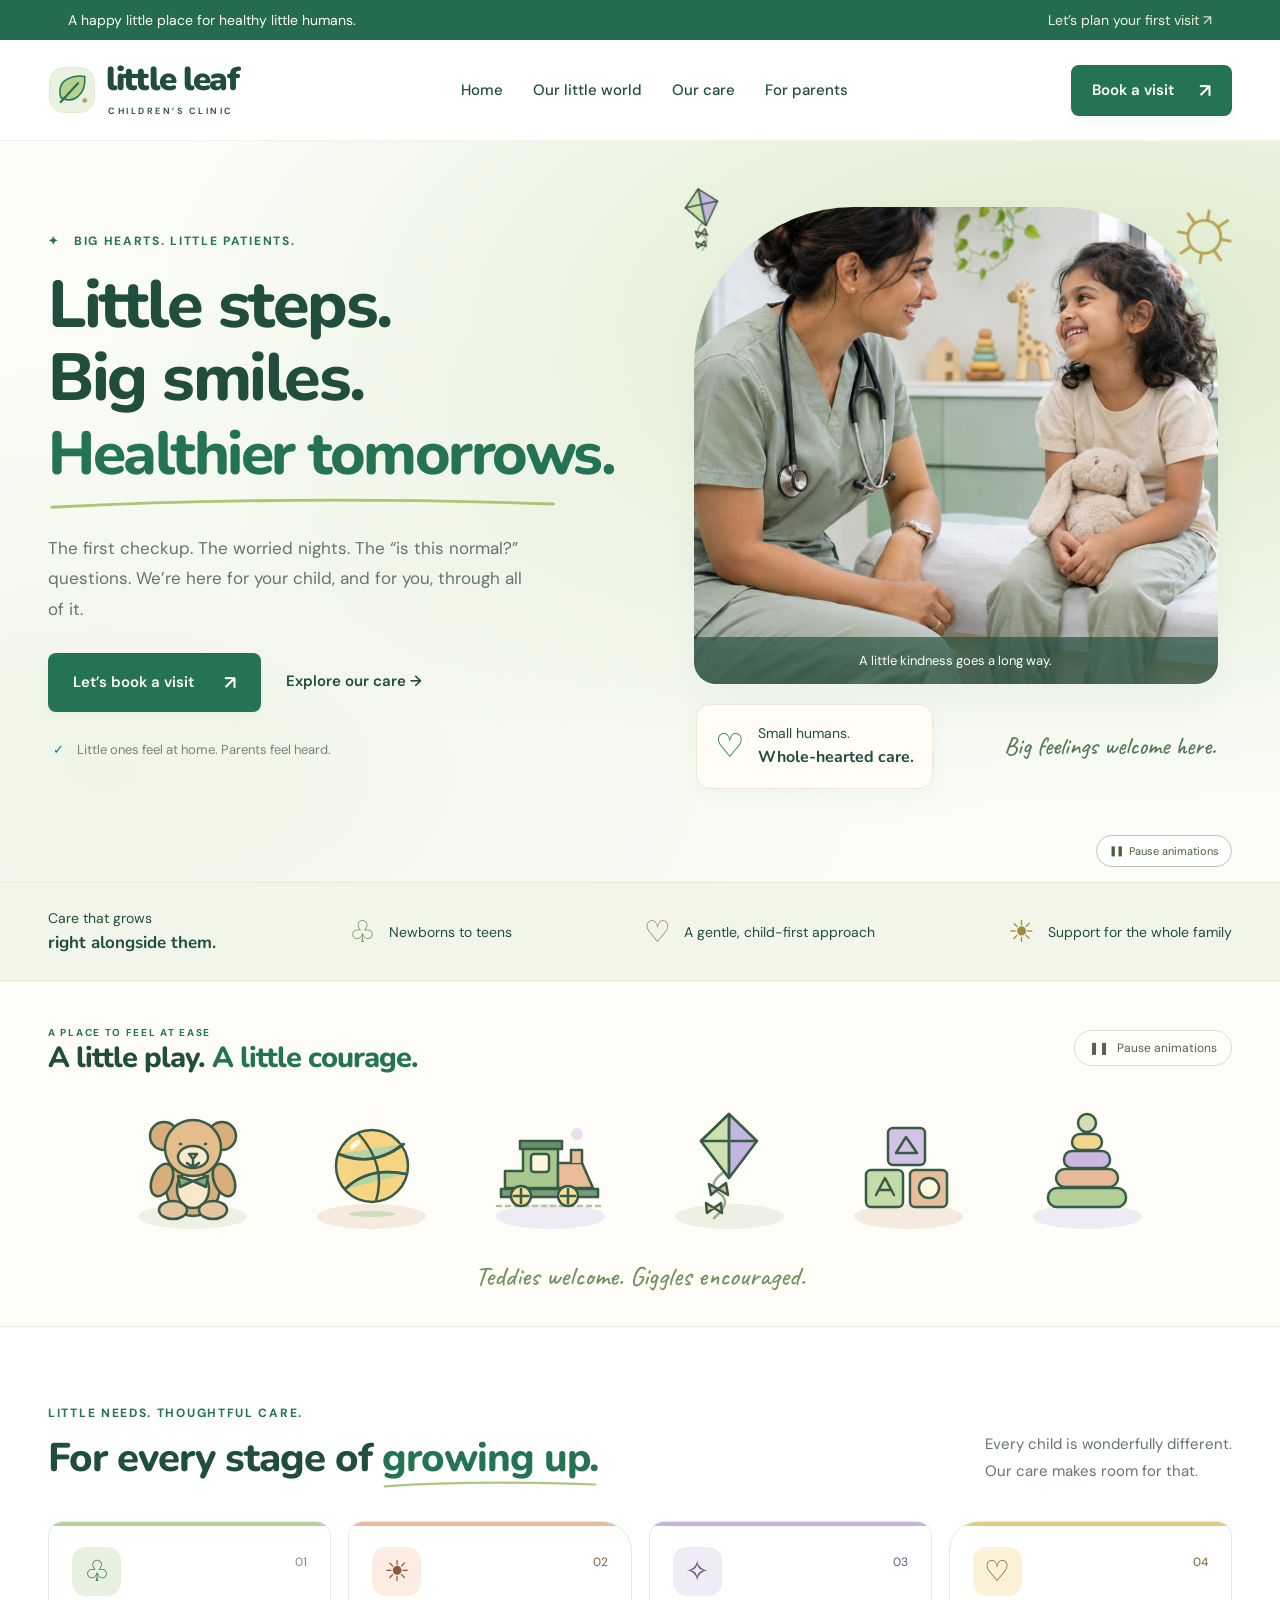
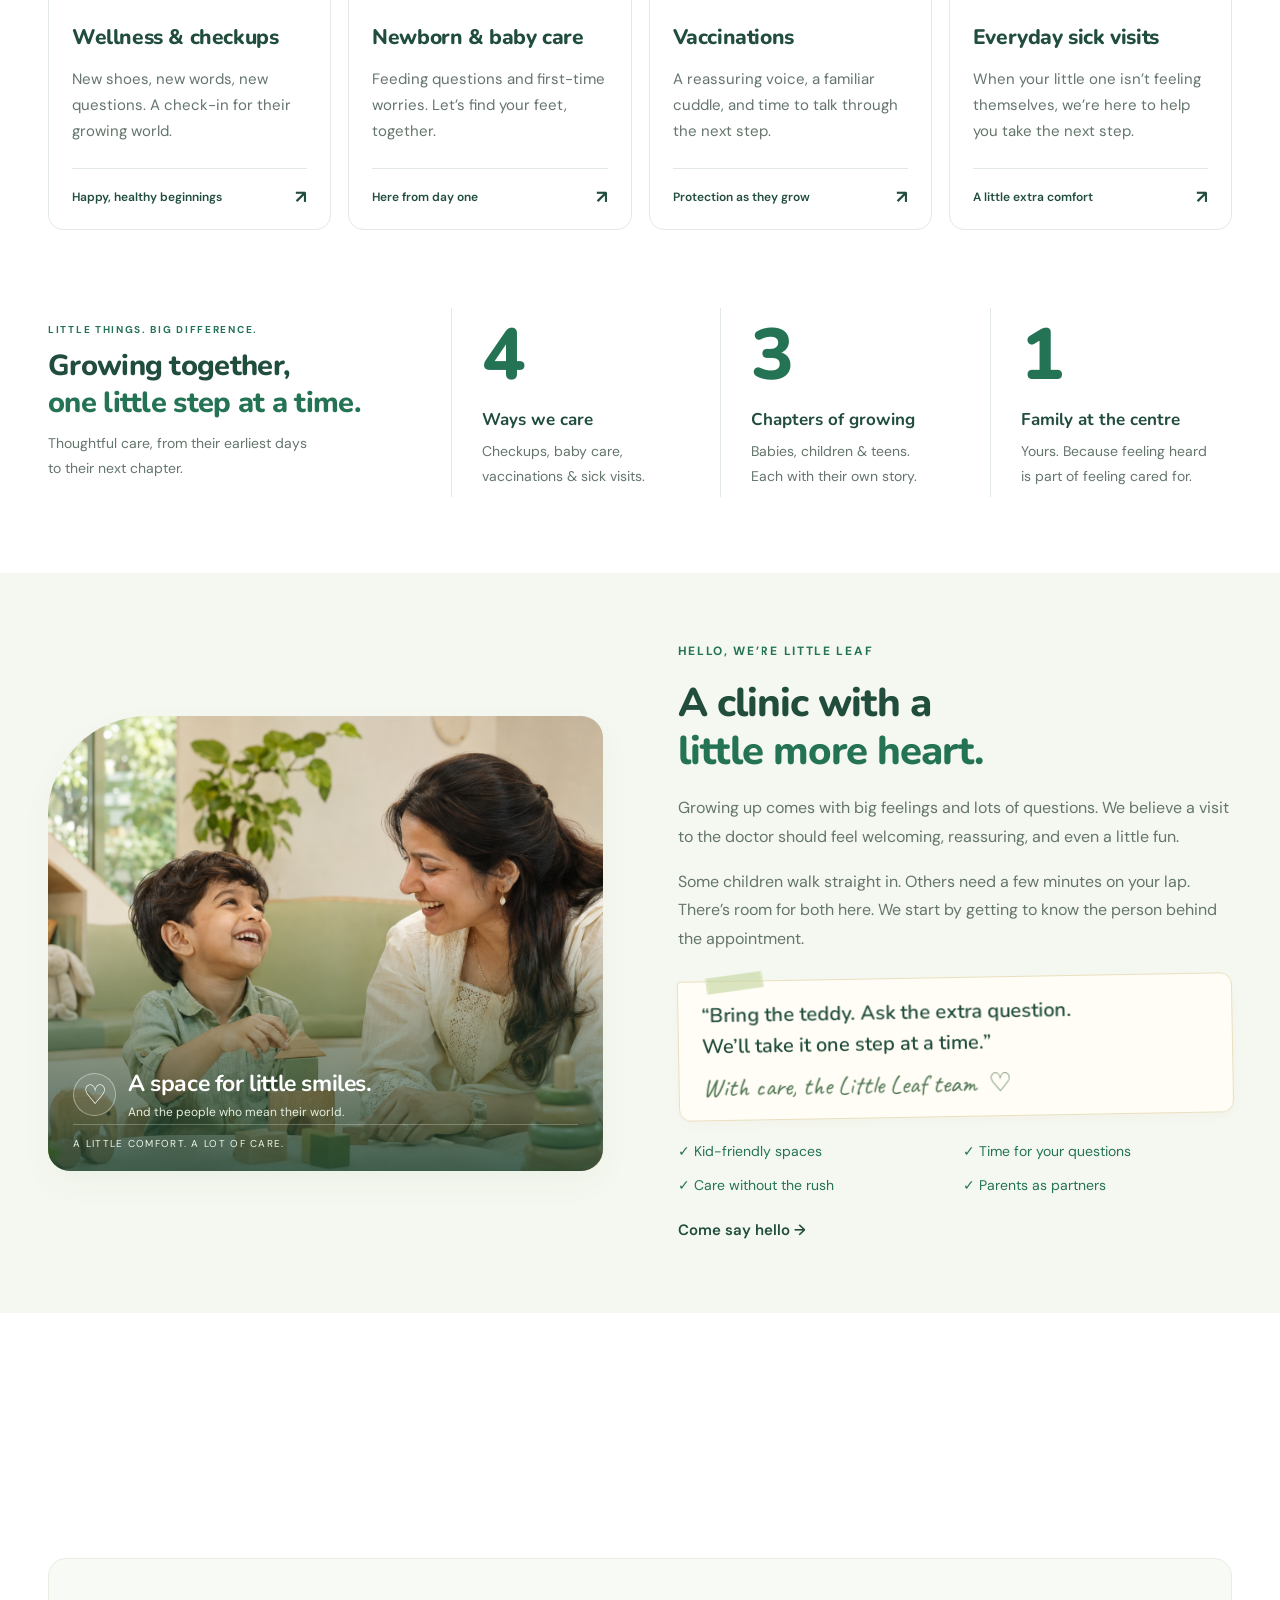
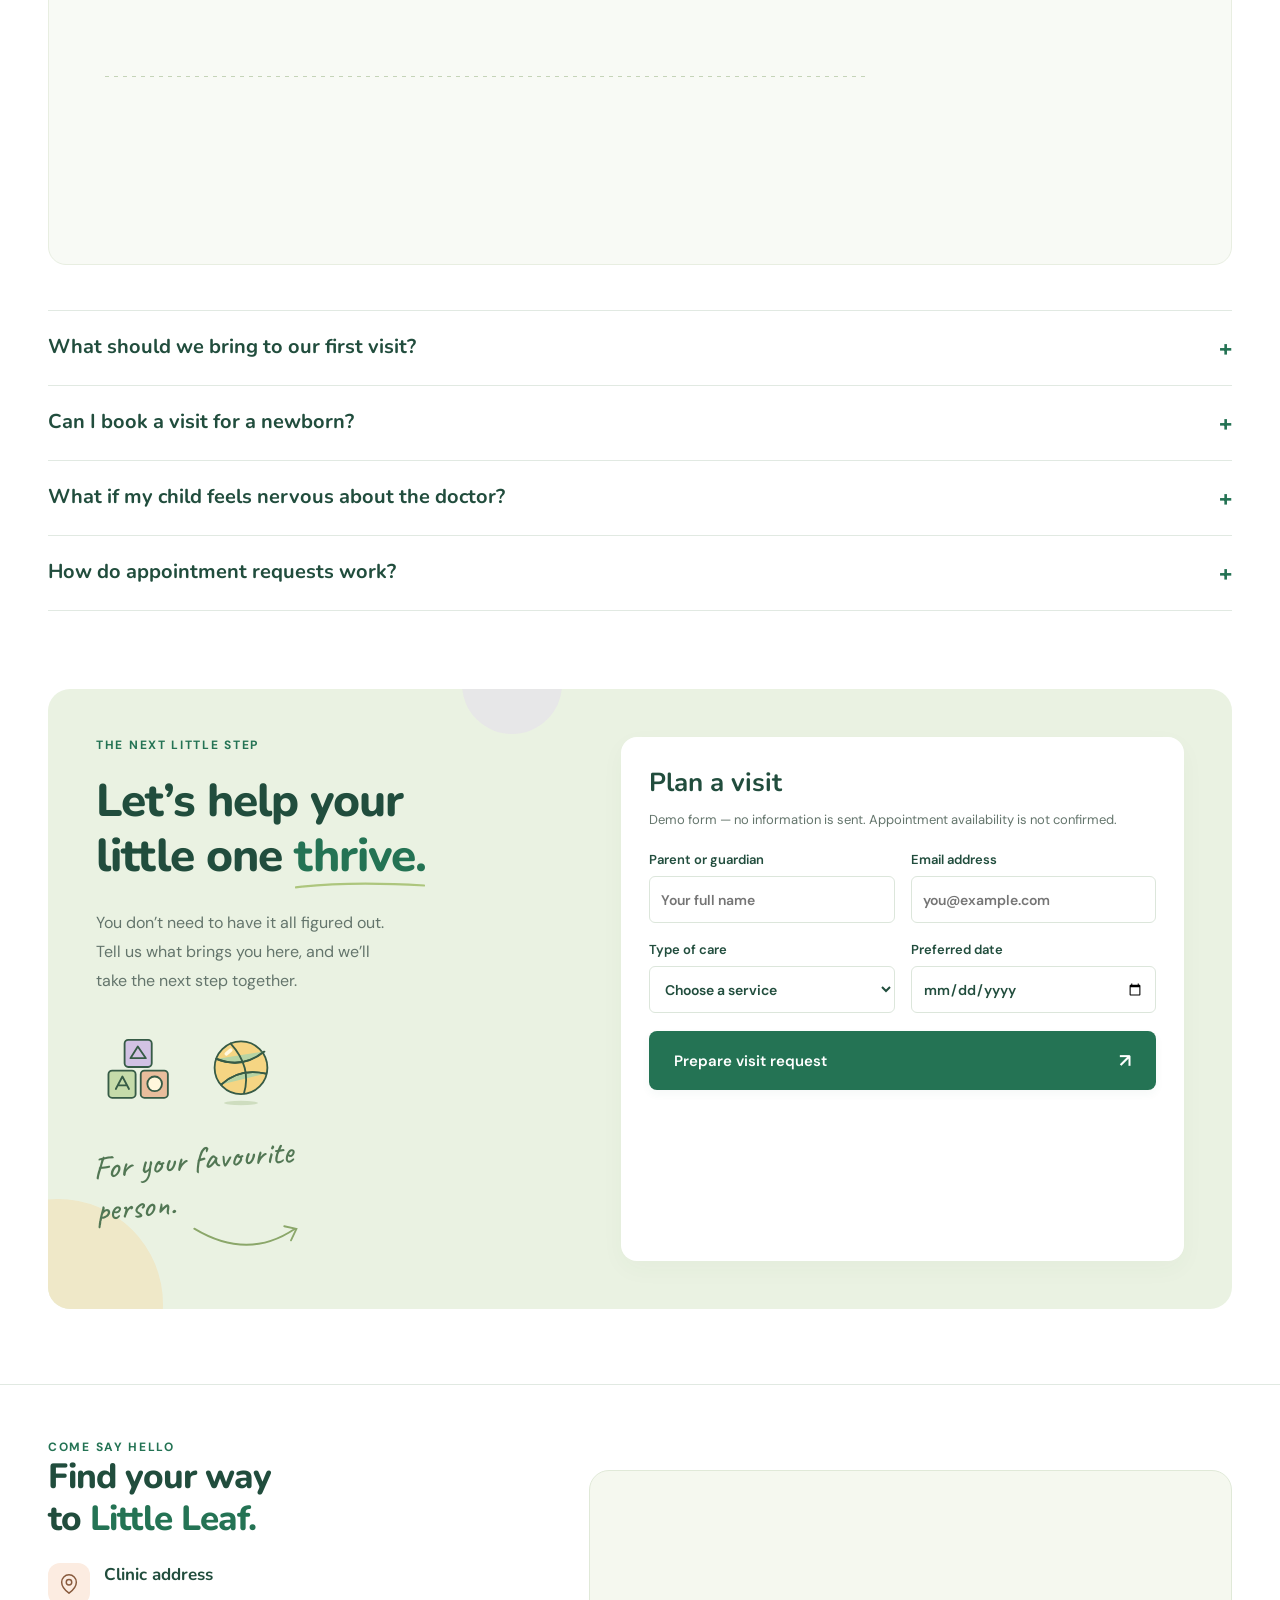
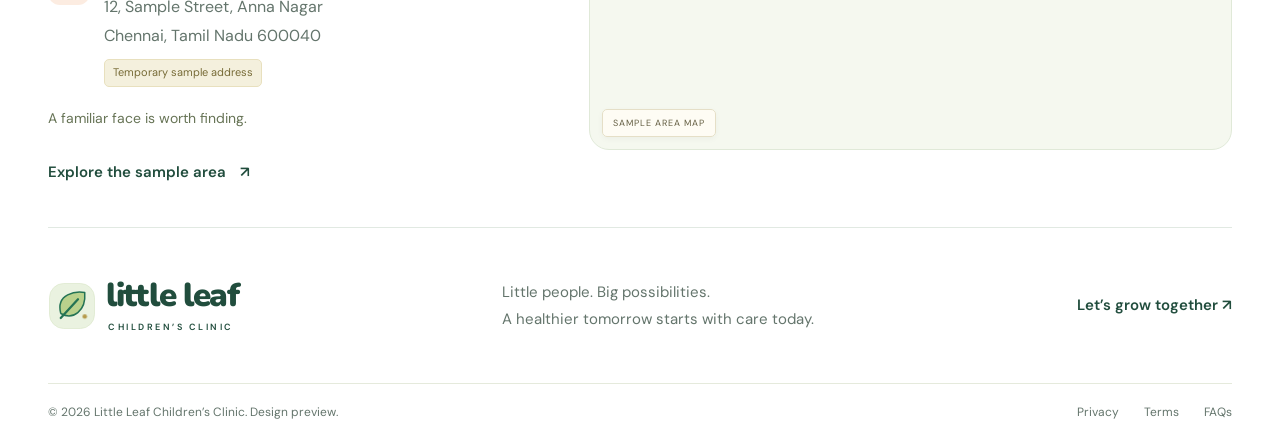
==== commit a866920b: "Fix hero caption overlap with dedicated photo detail layout" ====
--- a/index.html
+++ b/index.html
@@ -2,7 +2,7 @@
 <html lang="en"><head><meta charset="UTF-8"><meta name="viewport" content="width=device-width, initial-scale=1"><title>Little Leaf — Children’s Clinic</title><meta name="description" content="Gentle pediatric care for every little milestone. A welcoming children's clinic for growing families."><link rel="preconnect" href="https://fonts.googleapis.com"><link rel="preconnect" href="https://fonts.gstatic.com" crossorigin><link href="https://fonts.googleapis.com/css2?family=Caveat:wght@500;600&family=DM+Sans:wght@400;500;600;700&family=Nunito:wght@600;700;800;900&display=swap" rel="stylesheet"><link rel="stylesheet" href="assets/children.css"><link rel="icon" href="assets/leaf.svg"><script src="assets/children.js" defer></script></head><body><div class="welcome-loader" id="welcome-loader" role="status" aria-label="Welcome to Little Leaf"><div class="loader-content"><div class="loader-heart"><svg viewBox="0 0 64 64" aria-hidden="true"><path d="M32 54S7 39 7 22C7 7 26 5 32 18 38 5 57 7 57 22 57 39 32 54 32 54Z"/></svg><span class="heart-spark">&#10022;</span></div><div class="loader-brand"><span class="loader-leaf" aria-hidden="true"><svg class="logo-mark" viewBox="0 0 64 64" aria-hidden="true" focusable="false"><rect class="logo-tile" x="2" y="2" width="60" height="60" rx="19"/><path class="logo-leaf" pathLength="1" d="M17 42C10 15 38 12 49 14c2 25-16 37-32 28Z"/><path class="logo-stem" pathLength="1" d="m17 48 23-25"/><circle class="logo-spark" cx="49" cy="46" r="3"/></svg></span><span>little leaf</span></div><div class="loader-tagline">A little care. A whole lot of heart.</div><svg class="heartbeat-line" viewBox="0 0 240 48" aria-hidden="true"><path class="ecg-track" d="M0 25H65l9-8 10 17 12-29 14 40 13-28 9 8h108"/><path class="ecg-pulse" d="M0 25H65l9-8 10 17 12-29 14 40 13-28 9 8h108"/></svg><span class="loader-footnote">MAKING ROOM FOR LITTLE SMILES</span></div></div>
 <div class="announcement"><span>A happy little place for healthy little humans.</span><a href="#appointments">Let’s plan your first visit ↗</a></div>
 <header><div class="container nav-wrap"><a href="index.html" class="brand"><span class="brand-icon" aria-hidden="true"><svg class="logo-mark" viewBox="0 0 64 64" aria-hidden="true" focusable="false"><rect class="logo-tile" x="2" y="2" width="60" height="60" rx="19"/><path class="logo-leaf" pathLength="1" d="M17 42C10 15 38 12 49 14c2 25-16 37-32 28Z"/><path class="logo-stem" pathLength="1" d="m17 48 23-25"/><circle class="logo-spark" cx="49" cy="46" r="3"/></svg></span><span>little leaf<small>CHILDREN’S CLINIC</small></span></a><nav id="navigation" aria-label="Main navigation"><a href="index.html#home">Home</a><a href="index.html#about">Our little world</a><a href="index.html#services">Our care</a><a href="index.html#parents">For parents</a></nav><a class="button nav-cta" href="index.html#appointments">Book a visit <span>↗</span></a><button class="menu-toggle" aria-label="Open navigation" aria-controls="navigation" aria-expanded="false">☰</button></div></header>
-<main><div class="ambient-hero"><div class="ambient-background" aria-hidden="true"><span class="ambient-gradient"></span><span class="ambient-gradient"></span><span class="ambient-gradient"></span><span class="ambient-gradient"></span></div><section class="hero container" id="home"><div class="hero-copy"><div class="eyebrow">✦ &nbsp; BIG HEARTS. LITTLE PATIENTS.</div><h1>Little steps.<br>Big smiles.<br><span>Healthier tomorrows.</span></h1><div class="scribble line-scribble" aria-hidden="true"><svg viewBox="0 0 500 22" preserveAspectRatio="none"><path pathLength="1" d="M4 15Q232 0 494 11"/></svg></div><p>The first checkup. The worried nights. The “is this normal?” questions. We’re here for your child, and for you, through all of it.</p><div class="hero-actions"><a class="button" href="#appointments">Let’s book a visit <span>↗</span></a><a class="text-link" href="#services">Explore our care →</a></div><div class="assurance"><span>✓</span> Little ones feel at home. Parents feel heard.</div></div><div class="hero-visual toy-scene"><span class="hero-toy-kite" aria-hidden="true"><svg viewBox="0 0 120 120" fill="none" stroke="#365b46" stroke-width="2.5" stroke-linecap="round" stroke-linejoin="round" aria-hidden="true"><path class="toy-motion kite-string" d="M57 65q-22 14-8 23t-5 25" stroke="#99ad89"/><g class="toy-motion kite-sway"><path d="m59 9 28 27-28 37-28-37Z" fill="#c5b4df"/><path d="m59 9 0 64-28-37Z" fill="#cde0ad"/><path d="M31 36h56M59 9v64"/><path d="m48 84-9-5 2 11 7-6 10 6-2-12Z" fill="#e7b796"/><path d="m44 103-8-5 1 10 7-5 8 5-1-10Z" fill="#e8d28a"/></g></svg></span><div class="image-frame"><img src="assets/children-hero.png" alt="A friendly pediatrician sharing a smile with a young child in a bright clinic" fetchpriority="high"><span class="photo-caption">A little kindness goes a long way.</span></div><span class="sun" aria-hidden="true">☼</span><span class="flower" aria-hidden="true">✳</span><div class="care-note"><span>♡</span><div>Small humans.<br><strong>Whole-hearted care.</strong></div></div><div class="visual-label handwritten">Big feelings welcome here.</div></div></section><button type="button" class="ambient-toggle" aria-pressed="false"><span class="ambient-toggle-icon" aria-hidden="true">&#10074;&#10074;</span><span class="ambient-toggle-label">Pause background</span></button></div>
+<main><div class="ambient-hero"><div class="ambient-background" aria-hidden="true"><span class="ambient-gradient"></span><span class="ambient-gradient"></span><span class="ambient-gradient"></span><span class="ambient-gradient"></span></div><section class="hero container" id="home"><div class="hero-copy"><div class="eyebrow">✦ &nbsp; BIG HEARTS. LITTLE PATIENTS.</div><h1>Little steps.<br>Big smiles.<br><span>Healthier tomorrows.</span></h1><div class="scribble line-scribble" aria-hidden="true"><svg viewBox="0 0 500 22" preserveAspectRatio="none"><path pathLength="1" d="M4 15Q232 0 494 11"/></svg></div><p>The first checkup. The worried nights. The “is this normal?” questions. We’re here for your child, and for you, through all of it.</p><div class="hero-actions"><a class="button" href="#appointments">Let’s book a visit <span>↗</span></a><a class="text-link" href="#services">Explore our care →</a></div><div class="assurance"><span>✓</span> Little ones feel at home. Parents feel heard.</div></div><div class="hero-visual toy-scene"><span class="hero-toy-kite" aria-hidden="true"><svg viewBox="0 0 120 120" fill="none" stroke="#365b46" stroke-width="2.5" stroke-linecap="round" stroke-linejoin="round" aria-hidden="true"><path class="toy-motion kite-string" d="M57 65q-22 14-8 23t-5 25" stroke="#99ad89"/><g class="toy-motion kite-sway"><path d="m59 9 28 27-28 37-28-37Z" fill="#c5b4df"/><path d="m59 9 0 64-28-37Z" fill="#cde0ad"/><path d="M31 36h56M59 9v64"/><path d="m48 84-9-5 2 11 7-6 10 6-2-12Z" fill="#e7b796"/><path d="m44 103-8-5 1 10 7-5 8 5-1-10Z" fill="#e8d28a"/></g></svg></span><div class="image-frame"><img src="assets/children-hero.png" alt="A friendly pediatrician sharing a smile with a young child in a bright clinic" fetchpriority="high"><span class="photo-caption">A little kindness goes a long way.</span></div><span class="sun" aria-hidden="true">☼</span><span class="flower" aria-hidden="true">✳</span><div class="hero-image-details"><div class="care-note"><span>♡</span><div>Small humans.<br><strong>Whole-hearted care.</strong></div></div><div class="visual-label handwritten">Big feelings welcome here.</div></div></div></section><button type="button" class="ambient-toggle" aria-pressed="false"><span class="ambient-toggle-icon" aria-hidden="true">&#10074;&#10074;</span><span class="ambient-toggle-label">Pause background</span></button></div>
 <section class="care-strip"><div class="container"><div>Care that grows<br><strong>right alongside them.</strong></div><div><b>♧</b> Newborns to teens</div><div><b>♡</b> A gentle, child-first approach</div><div><b>☀</b> Support for the whole family</div></div></section>
 <section class="playtime-section toy-scene" aria-labelledby="playtime-title"><div class="container"><div class="playtime-heading"><div><span class="eyebrow">A PLACE TO FEEL AT EASE</span><h2 id="playtime-title">A little play. <span>A little courage.</span></h2></div><button class="toy-pause" type="button" data-motion-toggle aria-pressed="false"><span aria-hidden="true">&#10074;&#10074;</span><span class="motion-toggle-label">Pause animations</span></button></div><div class="toy-shelf" aria-hidden="true"><div class="toy-slot toy-teddy"><svg viewBox="0 0 120 120" fill="none" stroke="#365b46" stroke-width="2.5" stroke-linecap="round" stroke-linejoin="round" aria-hidden="true"><g class="toy-motion teddy-sway"><circle cx="31" cy="31" r="14" fill="#d7ad7c"/><circle cx="89" cy="31" r="14" fill="#d7ad7c"/><ellipse cx="60" cy="82" rx="27" ry="29" fill="#d7ad7c"/><ellipse cx="60" cy="84" rx="16" ry="19" fill="#f8e8c9"/><ellipse cx="29" cy="75" rx="10" ry="17" fill="#d7ad7c" transform="rotate(22 29 75)"/><ellipse cx="91" cy="75" rx="10" ry="17" fill="#d7ad7c" transform="rotate(-22 91 75)"/><ellipse cx="40" cy="105" rx="14" ry="9" fill="#e5c59d"/><ellipse cx="80" cy="105" rx="14" ry="9" fill="#e5c59d"/><circle cx="60" cy="43" r="28" fill="#e4bd8b"/><ellipse cx="60" cy="52" rx="15" ry="11" fill="#fae9ce"/><path d="M47 39h1m24 0h1M56 49h8l-4 5Zm4 5v5m-6-1q6 6 12 0"/><path d="m45 71 15 5-13 6Zm30 0-15 5 13 6Z" fill="#83aa7b"/></g></svg><span class="toy-floor"></span></div><div class="toy-slot toy-ball"><svg viewBox="0 0 120 120" fill="none" stroke="#365b46" stroke-width="2.5" stroke-linecap="round" stroke-linejoin="round" aria-hidden="true"><g class="toy-motion ball-bounce"><circle cx="60" cy="61" r="36" fill="#f5d583"/><path d="M26 49q35 14 65-10M33 84q24-23 61-15" fill="#b7d4a4"/><path d="M46 28q29 32 18 68M27 49q35 14 65-10M33 84q24-23 61-15"/><path d="m40 42 6-5" stroke="#fff8df" stroke-width="5"/></g><ellipse class="toy-motion ball-shadow" cx="60" cy="109" rx="23" ry="3" fill="#ceddbf" stroke="none"/></svg><span class="toy-floor"></span></div><div class="toy-slot toy-train"><svg viewBox="0 0 120 120" fill="none" stroke="#365b46" stroke-width="2.5" stroke-linecap="round" stroke-linejoin="round" aria-hidden="true"><path d="M6 101h108" stroke="#afc59a" stroke-dasharray="4 5"/><g class="toy-motion train-roll"><path d="M14 66h18V40h35v43H14Z" fill="#a9c88d"/><path d="M29 36h42v8H29Z" fill="#69916d"/><rect x="40" y="49" width="18" height="18" rx="3" fill="#fff8df"/><path d="M67 58h24l11 25H67Z" fill="#e9bd97"/><path d="M80 58V45h11v13" fill="#e9bd97"/><path d="M10 84h97v8H10Z" fill="#789b78"/><g class="toy-motion train-wheel"><circle cx="30" cy="91" r="10" fill="#f5df9d"/><path d="M30 84v14m-7-7h14"/></g><g class="toy-motion train-wheel"><circle cx="77" cy="91" r="10" fill="#f5df9d"/><path d="M77 84v14m-7-7h14"/></g><circle class="toy-motion train-puff" cx="86" cy="29" r="6" fill="#e8e0ef" stroke="none"/></g></svg><span class="toy-floor"></span></div><div class="toy-slot toy-kite"><svg viewBox="0 0 120 120" fill="none" stroke="#365b46" stroke-width="2.5" stroke-linecap="round" stroke-linejoin="round" aria-hidden="true"><path class="toy-motion kite-string" d="M57 65q-22 14-8 23t-5 25" stroke="#99ad89"/><g class="toy-motion kite-sway"><path d="m59 9 28 27-28 37-28-37Z" fill="#c5b4df"/><path d="m59 9 0 64-28-37Z" fill="#cde0ad"/><path d="M31 36h56M59 9v64"/><path d="m48 84-9-5 2 11 7-6 10 6-2-12Z" fill="#e7b796"/><path d="m44 103-8-5 1 10 7-5 8 5-1-10Z" fill="#e8d28a"/></g></svg><span class="toy-floor"></span></div><div class="toy-slot toy-blocks"><svg viewBox="0 0 120 120" fill="none" stroke="#365b46" stroke-width="2.5" stroke-linecap="round" stroke-linejoin="round" aria-hidden="true"><g class="toy-motion blocks-rock"><rect x="17" y="65" width="37" height="37" rx="5" fill="#c5dbaa"/><rect x="61" y="65" width="37" height="37" rx="5" fill="#e8bd9c"/><rect x="39" y="23" width="37" height="37" rx="5" fill="#d2c2e4"/><path d="m47 48 10-16 11 16Zm-20 42 9-17 9 17m-15-5h12"/><circle cx="80" cy="83" r="10" fill="#fff7dc"/></g></svg><span class="toy-floor"></span></div><div class="toy-slot toy-rings"><svg viewBox="0 0 120 120" fill="none" stroke="#365b46" stroke-width="2.5" stroke-linecap="round" stroke-linejoin="round" aria-hidden="true"><path d="M58 20v69" stroke="#be9b72" stroke-width="8"/><g class="toy-motion rings-wiggle"><rect x="20" y="83" width="78" height="19" rx="9" fill="#b3cf98"/><rect x="28" y="64" width="62" height="18" rx="9" fill="#e6ba98"/><rect x="36" y="46" width="46" height="17" rx="8" fill="#cbb8df"/><rect x="44" y="29" width="30" height="16" rx="8" fill="#f1d78e"/><circle cx="59" cy="18" r="9" fill="#d0dfb6"/></g></svg><span class="toy-floor"></span></div></div><p class="playtime-note handwritten">Teddies welcome. Giggles encouraged.</p></div></section><section class="section container" id="services"><div class="section-top"><div><div class="eyebrow">LITTLE NEEDS. THOUGHTFUL CARE.</div><h2>For every stage of <span>growing up.</span></h2></div><p>Every child is wonderfully different.<br>Our care makes room for that.</p></div><div class="service-grid">
 <a class="service-card" href="preventive-cardiology.html"><div class="service-icon mint">♧</div><span class="number">01</span><h3>Wellness & checkups</h3><p>New shoes, new words, new questions. A check-in for their growing world.</p><span class="card-link">Happy, healthy beginnings <b>↗</b></span></a>
--- a/assets/children.css
+++ b/assets/children.css
@@ -62,3 +62,9 @@
 @media(prefers-reduced-motion:reduce){.toy-motion{animation:none!important;transform:none!important}.toy-pause{display:none}}
 /* The shared pause state takes precedence over an on-screen scene. */
 .site-ready.motion-paused .toy-scene.toy-active .toy-motion,.site-ready.page-hidden .toy-scene.toy-active .toy-motion{animation-play-state:paused!important}
+/* Reserve real layout space for the photo labels so they cannot cover each other. */
+.hero-visual{padding-bottom:0}.hero-image-details{display:flex;flex-wrap:wrap;align-items:center;justify-content:space-between;gap:16px;margin-top:20px;margin-right:14px;padding:0 2px 5px}.hero-image-details .care-note{position:relative;inset:auto;transform:none;margin:0;padding:15px 18px;flex:0 1 auto;max-width:100%;box-shadow:0 5px 18px #1c50310a}.hero-image-details .visual-label.handwritten{position:relative;inset:auto;transform:none;max-width:100%;font-size:25px;line-height:1.3;margin:0 0 0 auto}.hero .photo-caption{bottom:0;padding:14px 18px;line-height:1.5;background:#214d3da6}.site-ready .hero-image-details .care-note,.site-ready .hero-image-details .visual-label{animation:hero-rise .65s .5s both}
+@media(max-width:1050px){.hero-image-details{gap:15px}.hero-image-details .visual-label.handwritten{font-size:24px}}
+@media(max-width:760px){.hero-image-details{margin-right:0;margin-top:18px;padding:0;gap:17px}.hero-image-details .care-note{padding:14px 17px}.hero-image-details .visual-label.handwritten{font-size:25px;line-height:1.4}.hero .photo-caption{font-size:13px;padding:13px 12px}}
+@media(prefers-reduced-motion:reduce){.site-ready .hero-image-details .care-note,.site-ready .hero-image-details .visual-label{animation:none!important}}
+@media(prefers-reduced-motion:no-preference){.site-ready .hero .hero-image-details .care-note,.site-ready .hero .hero-image-details .visual-label{animation:hero-rise .65s .5s both}}
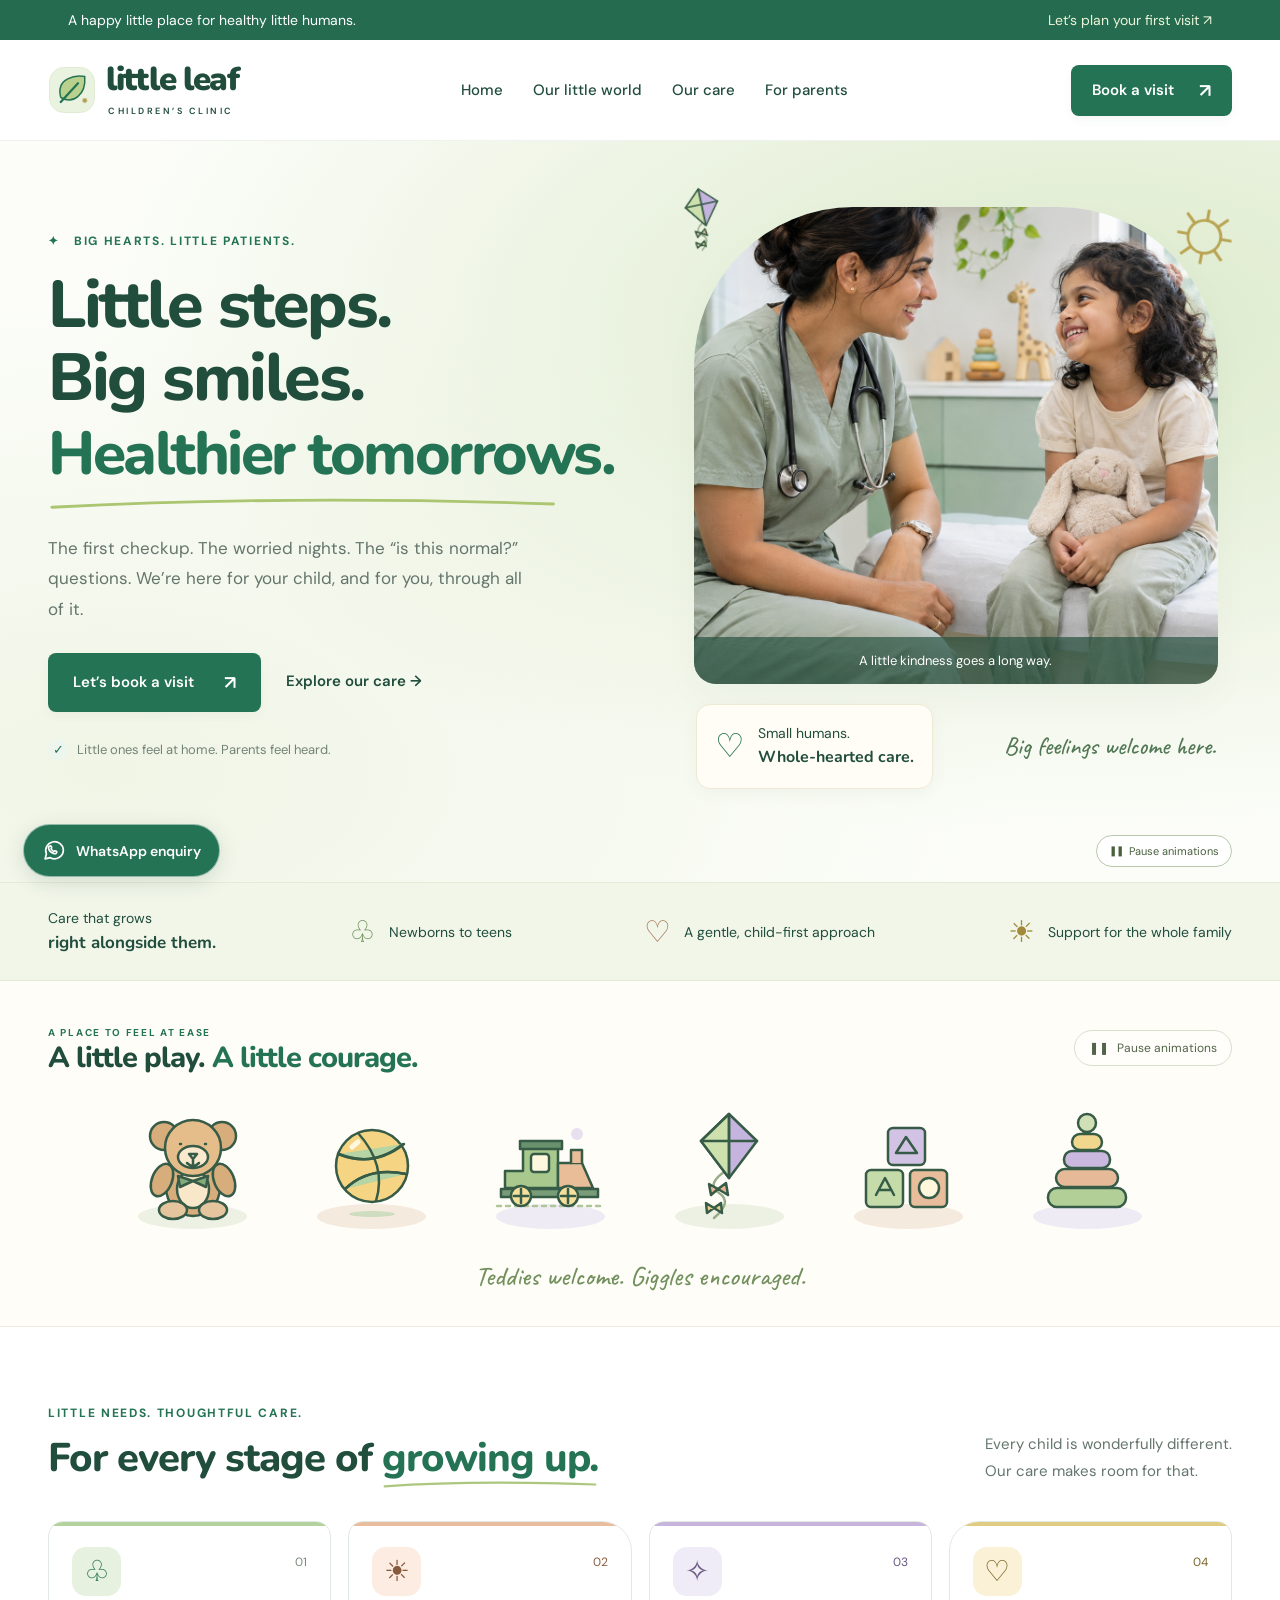
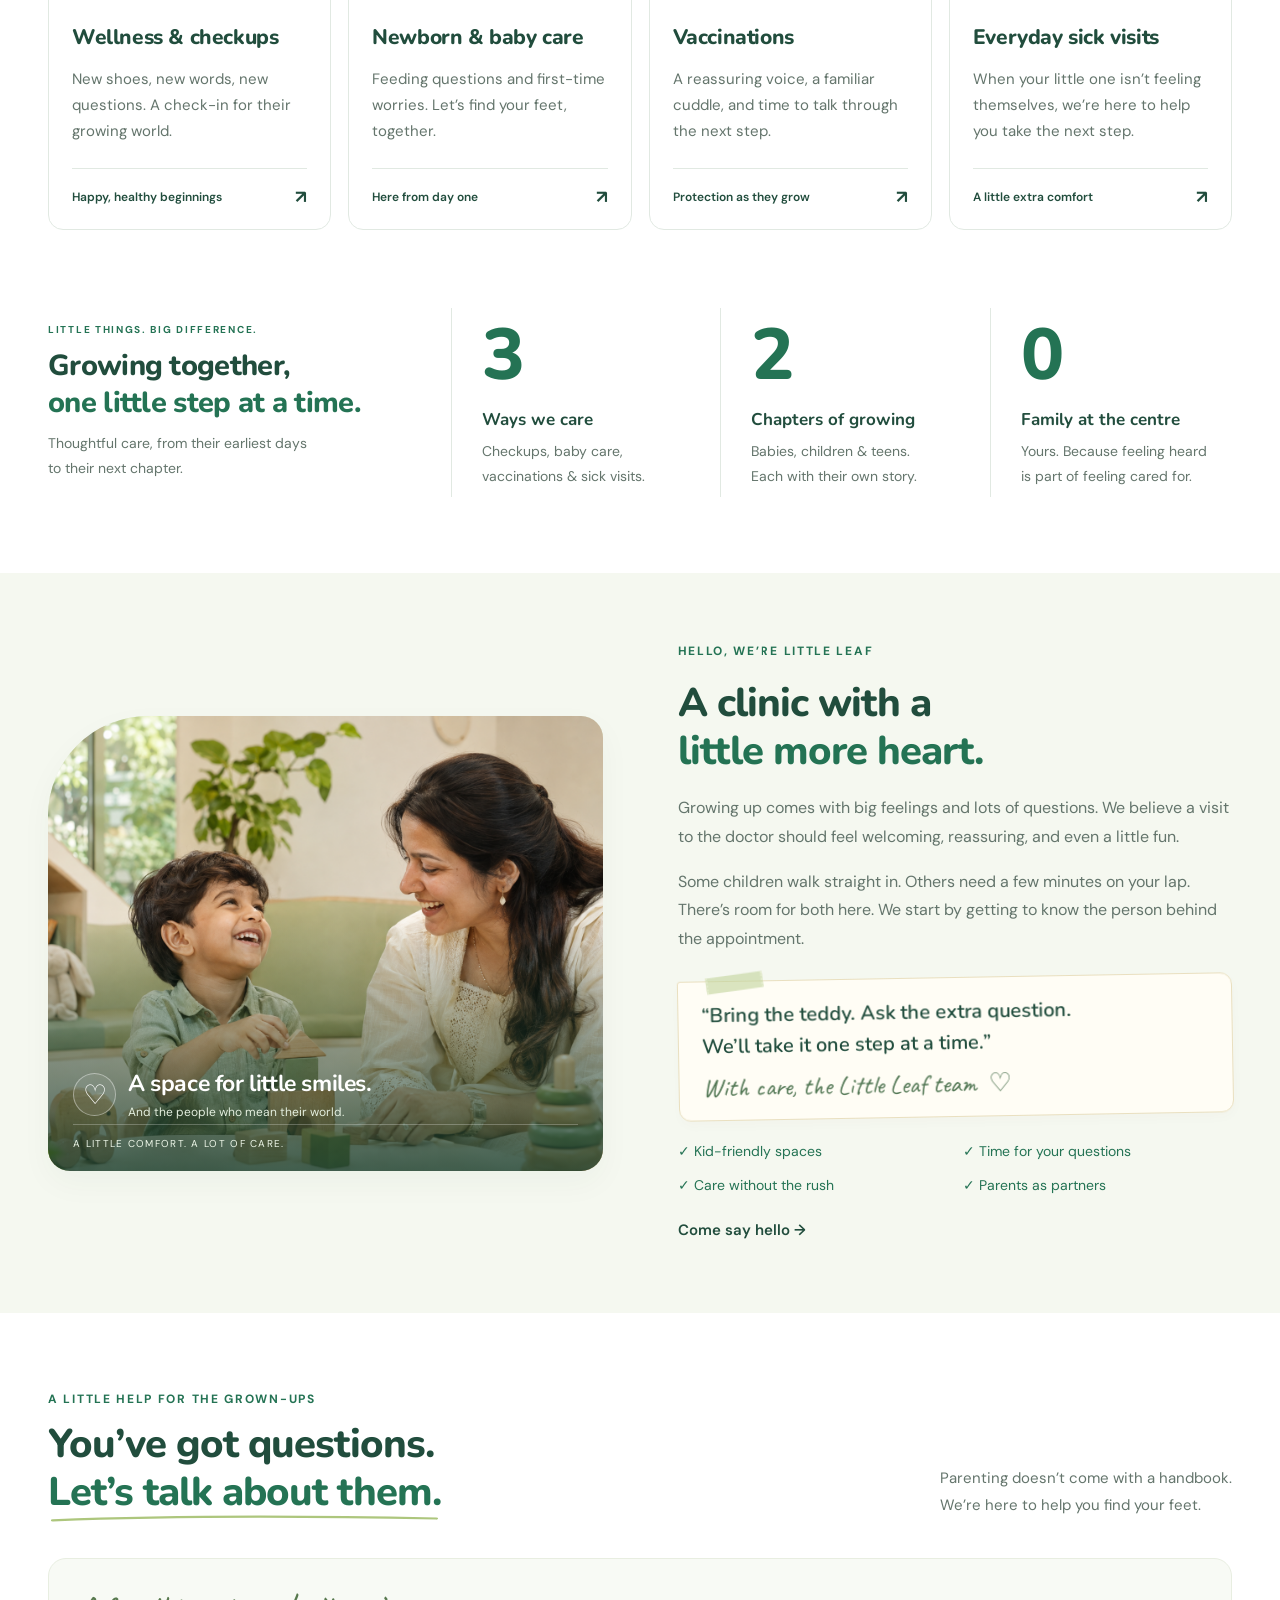
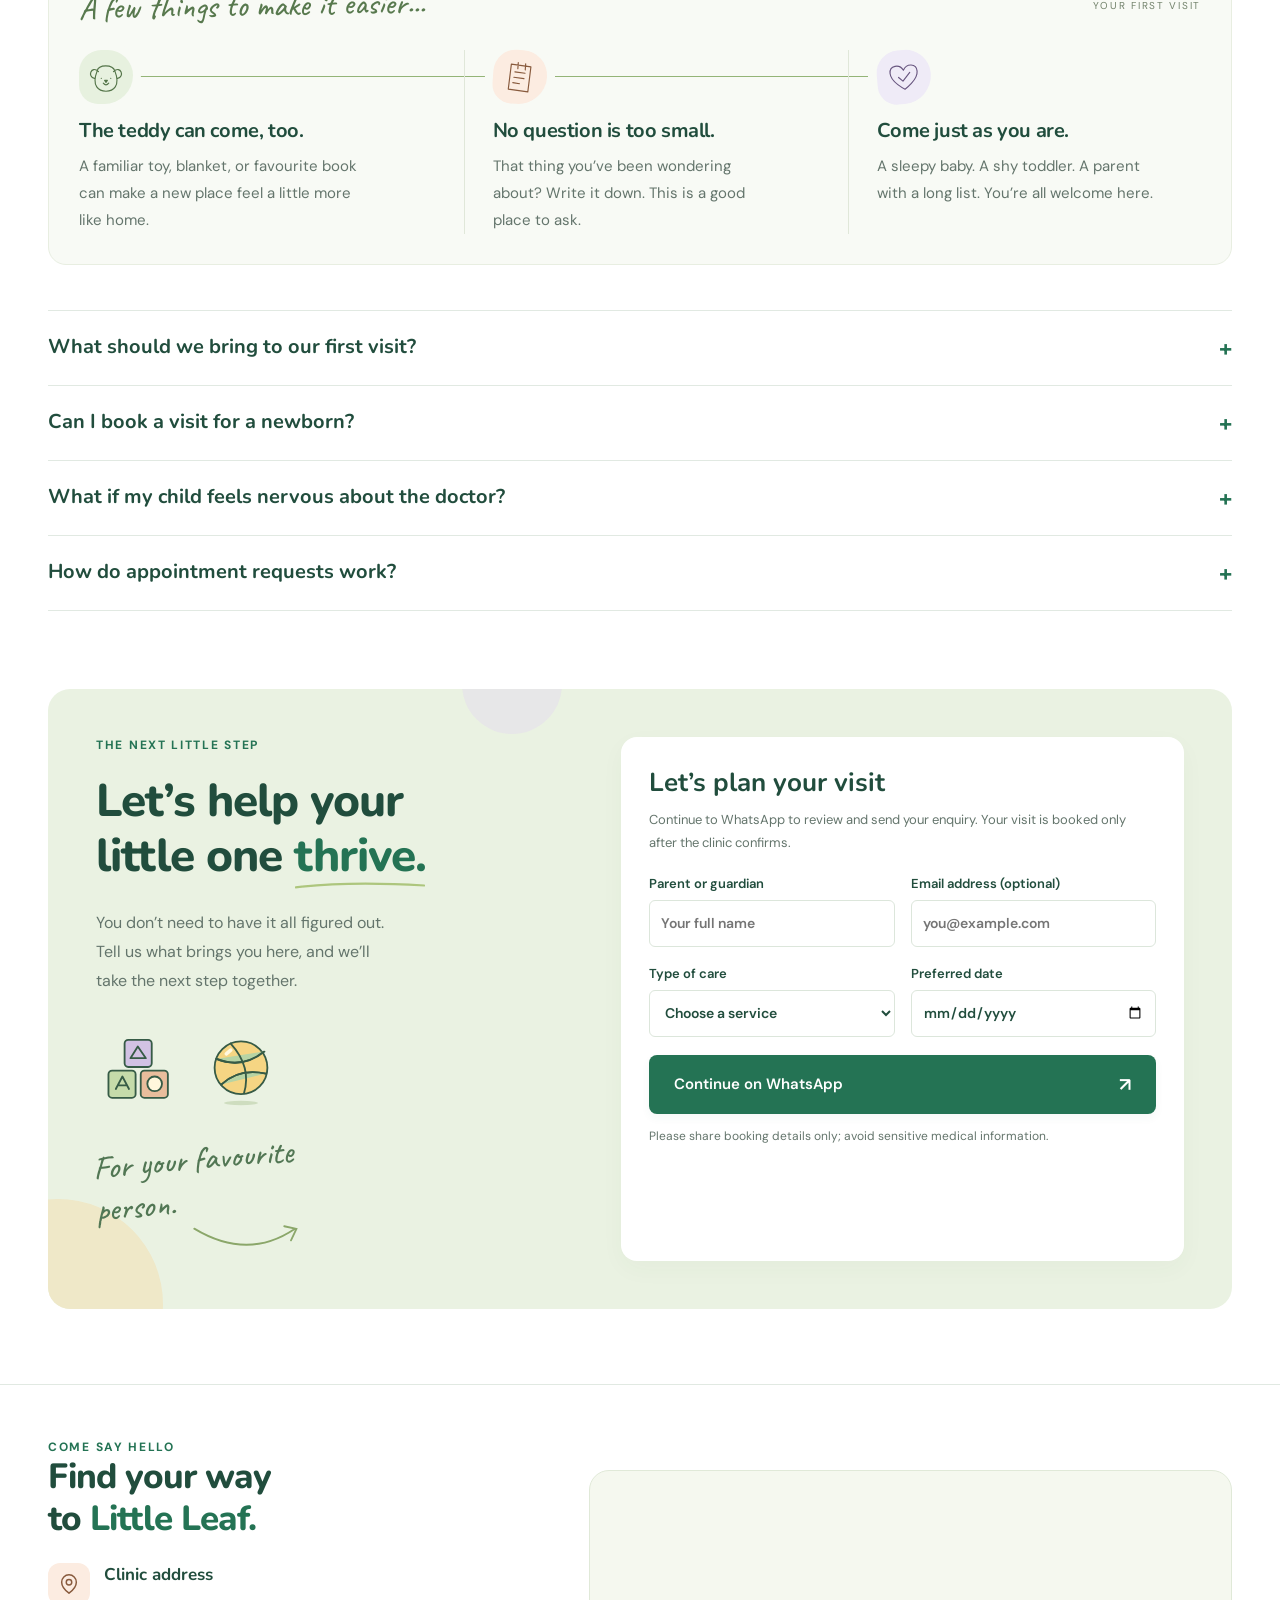
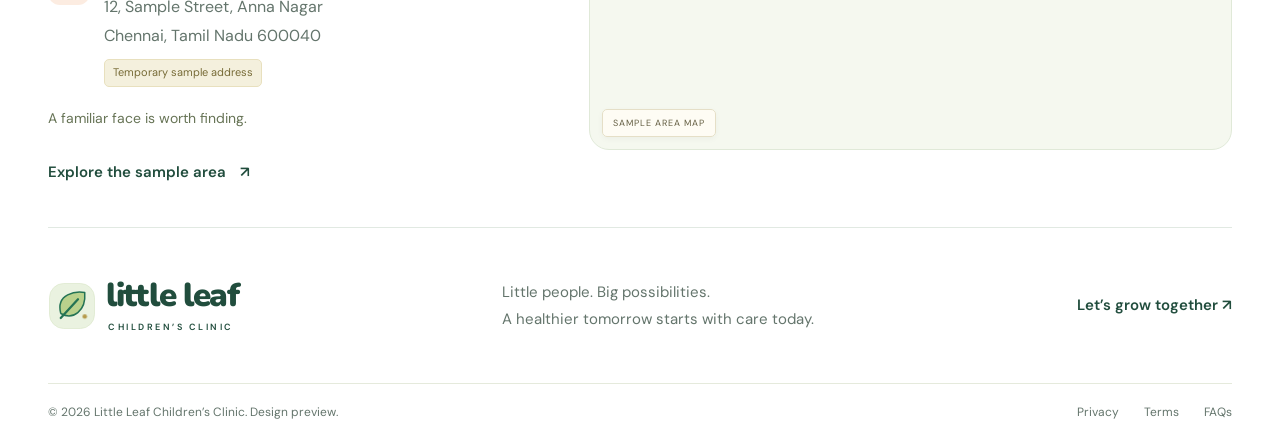
==== commit 56b3e02a: "Connect appointment enquiries to clinic WhatsApp" ====
--- a/index.html
+++ b/index.html
@@ -1,5 +1,5 @@
 <!DOCTYPE html>
-<html lang="en"><head><meta charset="UTF-8"><meta name="viewport" content="width=device-width, initial-scale=1"><title>Little Leaf — Children’s Clinic</title><meta name="description" content="Gentle pediatric care for every little milestone. A welcoming children's clinic for growing families."><link rel="preconnect" href="https://fonts.googleapis.com"><link rel="preconnect" href="https://fonts.gstatic.com" crossorigin><link href="https://fonts.googleapis.com/css2?family=Caveat:wght@500;600&family=DM+Sans:wght@400;500;600;700&family=Nunito:wght@600;700;800;900&display=swap" rel="stylesheet"><link rel="stylesheet" href="assets/children.css"><link rel="icon" href="assets/leaf.svg"><script src="assets/children.js" defer></script></head><body><div class="welcome-loader" id="welcome-loader" role="status" aria-label="Welcome to Little Leaf"><div class="loader-content"><div class="loader-heart"><svg viewBox="0 0 64 64" aria-hidden="true"><path d="M32 54S7 39 7 22C7 7 26 5 32 18 38 5 57 7 57 22 57 39 32 54 32 54Z"/></svg><span class="heart-spark">&#10022;</span></div><div class="loader-brand"><span class="loader-leaf" aria-hidden="true"><svg class="logo-mark" viewBox="0 0 64 64" aria-hidden="true" focusable="false"><rect class="logo-tile" x="2" y="2" width="60" height="60" rx="19"/><path class="logo-leaf" pathLength="1" d="M17 42C10 15 38 12 49 14c2 25-16 37-32 28Z"/><path class="logo-stem" pathLength="1" d="m17 48 23-25"/><circle class="logo-spark" cx="49" cy="46" r="3"/></svg></span><span>little leaf</span></div><div class="loader-tagline">A little care. A whole lot of heart.</div><svg class="heartbeat-line" viewBox="0 0 240 48" aria-hidden="true"><path class="ecg-track" d="M0 25H65l9-8 10 17 12-29 14 40 13-28 9 8h108"/><path class="ecg-pulse" d="M0 25H65l9-8 10 17 12-29 14 40 13-28 9 8h108"/></svg><span class="loader-footnote">MAKING ROOM FOR LITTLE SMILES</span></div></div>
+<html lang="en"><head><meta charset="UTF-8"><meta name="viewport" content="width=device-width, initial-scale=1"><title>Little Leaf — Children’s Clinic</title><meta name="description" content="Gentle pediatric care for every little milestone. A welcoming children's clinic for growing families."><link rel="preconnect" href="https://fonts.googleapis.com"><link rel="preconnect" href="https://fonts.gstatic.com" crossorigin><link href="https://fonts.googleapis.com/css2?family=Caveat:wght@500;600&family=DM+Sans:wght@400;500;600;700&family=Nunito:wght@600;700;800;900&display=swap" rel="stylesheet"><link rel="stylesheet" href="assets/children.css"><link rel="icon" href="assets/leaf.svg"><script src="assets/clinic-config.js" defer></script><script src="assets/children.js" defer></script></head><body><div class="welcome-loader" id="welcome-loader" role="status" aria-label="Welcome to Little Leaf"><div class="loader-content"><div class="loader-heart"><svg viewBox="0 0 64 64" aria-hidden="true"><path d="M32 54S7 39 7 22C7 7 26 5 32 18 38 5 57 7 57 22 57 39 32 54 32 54Z"/></svg><span class="heart-spark">&#10022;</span></div><div class="loader-brand"><span class="loader-leaf" aria-hidden="true"><svg class="logo-mark" viewBox="0 0 64 64" aria-hidden="true" focusable="false"><rect class="logo-tile" x="2" y="2" width="60" height="60" rx="19"/><path class="logo-leaf" pathLength="1" d="M17 42C10 15 38 12 49 14c2 25-16 37-32 28Z"/><path class="logo-stem" pathLength="1" d="m17 48 23-25"/><circle class="logo-spark" cx="49" cy="46" r="3"/></svg></span><span>little leaf</span></div><div class="loader-tagline">A little care. A whole lot of heart.</div><svg class="heartbeat-line" viewBox="0 0 240 48" aria-hidden="true"><path class="ecg-track" d="M0 25H65l9-8 10 17 12-29 14 40 13-28 9 8h108"/><path class="ecg-pulse" d="M0 25H65l9-8 10 17 12-29 14 40 13-28 9 8h108"/></svg><span class="loader-footnote">MAKING ROOM FOR LITTLE SMILES</span></div></div>
 <div class="announcement"><span>A happy little place for healthy little humans.</span><a href="#appointments">Let’s plan your first visit ↗</a></div>
 <header><div class="container nav-wrap"><a href="index.html" class="brand"><span class="brand-icon" aria-hidden="true"><svg class="logo-mark" viewBox="0 0 64 64" aria-hidden="true" focusable="false"><rect class="logo-tile" x="2" y="2" width="60" height="60" rx="19"/><path class="logo-leaf" pathLength="1" d="M17 42C10 15 38 12 49 14c2 25-16 37-32 28Z"/><path class="logo-stem" pathLength="1" d="m17 48 23-25"/><circle class="logo-spark" cx="49" cy="46" r="3"/></svg></span><span>little leaf<small>CHILDREN’S CLINIC</small></span></a><nav id="navigation" aria-label="Main navigation"><a href="index.html#home">Home</a><a href="index.html#about">Our little world</a><a href="index.html#services">Our care</a><a href="index.html#parents">For parents</a></nav><a class="button nav-cta" href="index.html#appointments">Book a visit <span>↗</span></a><button class="menu-toggle" aria-label="Open navigation" aria-controls="navigation" aria-expanded="false">☰</button></div></header>
 <main><div class="ambient-hero"><div class="ambient-background" aria-hidden="true"><span class="ambient-gradient"></span><span class="ambient-gradient"></span><span class="ambient-gradient"></span><span class="ambient-gradient"></span></div><section class="hero container" id="home"><div class="hero-copy"><div class="eyebrow">✦ &nbsp; BIG HEARTS. LITTLE PATIENTS.</div><h1>Little steps.<br>Big smiles.<br><span>Healthier tomorrows.</span></h1><div class="scribble line-scribble" aria-hidden="true"><svg viewBox="0 0 500 22" preserveAspectRatio="none"><path pathLength="1" d="M4 15Q232 0 494 11"/></svg></div><p>The first checkup. The worried nights. The “is this normal?” questions. We’re here for your child, and for you, through all of it.</p><div class="hero-actions"><a class="button" href="#appointments">Let’s book a visit <span>↗</span></a><a class="text-link" href="#services">Explore our care →</a></div><div class="assurance"><span>✓</span> Little ones feel at home. Parents feel heard.</div></div><div class="hero-visual toy-scene"><span class="hero-toy-kite" aria-hidden="true"><svg viewBox="0 0 120 120" fill="none" stroke="#365b46" stroke-width="2.5" stroke-linecap="round" stroke-linejoin="round" aria-hidden="true"><path class="toy-motion kite-string" d="M57 65q-22 14-8 23t-5 25" stroke="#99ad89"/><g class="toy-motion kite-sway"><path d="m59 9 28 27-28 37-28-37Z" fill="#c5b4df"/><path d="m59 9 0 64-28-37Z" fill="#cde0ad"/><path d="M31 36h56M59 9v64"/><path d="m48 84-9-5 2 11 7-6 10 6-2-12Z" fill="#e7b796"/><path d="m44 103-8-5 1 10 7-5 8 5-1-10Z" fill="#e8d28a"/></g></svg></span><div class="image-frame"><img src="assets/children-hero.png" alt="A friendly pediatrician sharing a smile with a young child in a bright clinic" fetchpriority="high"><span class="photo-caption">A little kindness goes a long way.</span></div><span class="sun" aria-hidden="true">☼</span><span class="flower" aria-hidden="true">✳</span><div class="hero-image-details"><div class="care-note"><span>♡</span><div>Small humans.<br><strong>Whole-hearted care.</strong></div></div><div class="visual-label handwritten">Big feelings welcome here.</div></div></div></section><button type="button" class="ambient-toggle" aria-pressed="false"><span class="ambient-toggle-icon" aria-hidden="true">&#10074;&#10074;</span><span class="ambient-toggle-label">Pause background</span></button></div>
@@ -10,6 +10,6 @@
 <a class="service-card" href="ECG-diagnostics.html"><div class="service-icon lavender">✧</div><span class="number">03</span><h3>Vaccinations</h3><p>A reassuring voice, a familiar cuddle, and time to talk through the next step.</p><span class="card-link">Protection as they grow <b>↗</b></span></a>
 <a class="service-card" href="cardiac-rehabilitation.html"><div class="service-icon yellow">♡</div><span class="number">04</span><h3>Everyday sick visits</h3><p>When your little one isn’t feeling themselves, we’re here to help you take the next step.</p><span class="card-link">A little extra comfort <b>↗</b></span></a></div></section>
 <section class="growth-stats container" aria-labelledby="growth-title"><div class="stats-intro"><span class="eyebrow">LITTLE THINGS. BIG DIFFERENCE.</span><h2 id="growth-title">Growing together,<br><span>one little step at a time.</span></h2><p>Thoughtful care, from their earliest days<br>to their next chapter.</p></div><div class="stat-item"><span class="stat-value" data-count="4">4</span><h3>Ways we care</h3><p>Checkups, baby care,<br>vaccinations & sick visits.</p></div><div class="stat-item"><span class="stat-value" data-count="3">3</span><h3>Chapters of growing</h3><p>Babies, children & teens.<br>Each with their own story.</p></div><div class="stat-item"><span class="stat-value" data-count="1">1</span><h3>Family at the centre</h3><p>Yours. Because feeling heard<br>is part of feeling cared for.</p></div></section><section class="about-section" id="about"><div class="container about-grid"><div class="about-art about-photo"><img src="assets/children-about.png" alt="A mother and her young son enjoying wooden building blocks together in a welcoming children's clinic" loading="lazy"><div class="about-photo-shade" aria-hidden="true"></div><div class="photo-story"><span class="story-heart" aria-hidden="true">&#9825;</span><div><strong>A space for little smiles.</strong><span>And the people who mean their world.</span></div></div><span class="about-photo-tag">A LITTLE COMFORT. A LOT OF CARE.</span></div><div><div class="eyebrow">HELLO, WE’RE LITTLE LEAF</div><h2>A clinic with a<br><span>little more heart.</span></h2><p>Growing up comes with big feelings and lots of questions. We believe a visit to the doctor should feel welcoming, reassuring, and even a little fun.</p><p>Some children walk straight in. Others need a few minutes on your lap. There’s room for both here. We start by getting to know the person behind the appointment.</p><aside class="team-note"><span class="note-pin" aria-hidden="true"></span><p>“Bring the teddy. Ask the extra question.<br>We’ll take it one step at a time.”</p><span class="note-signature">With care, the Little Leaf team <span aria-hidden="true">♡</span></span></aside><div class="about-points"><span>✓ Kid-friendly spaces</span><span>✓ Time for your questions</span><span>✓ Care without the rush</span><span>✓ Parents as partners</span></div><a class="text-link" href="#appointments">Come say hello →</a></div></div></section>
-<section class="section container" id="parents"><div class="section-top"><div><div class="eyebrow">A LITTLE HELP FOR THE GROWN-UPS</div><h2>You’ve got questions.<br><span>Let’s talk about them.</span></h2></div><p>Parenting doesn’t come with a handbook.<br>We’re here to help you find your feet.</p></div><div class="first-visit-guide"><div class="guide-heading"><span class="handwritten">A few things to make it easier...</span><span class="guide-label">YOUR FIRST VISIT</span></div><div class="guide-grid"><article><span class="guide-icon" aria-hidden="true"><svg viewBox="0 0 56 56"><path d="M17 20c-11-10-17 8-6 10m28-10c11-10 17 8 6 10M15 19c2-10 23-10 26 0 9 23-3 30-13 30S6 42 15 19Z"/><path d="M21 30h.1M35 30h.1M24 37q4 5 8 0M26 33h4l-2 3Z"/></svg></span><h3>The teddy can come, too.</h3><p>A familiar toy, blanket, or favourite book can make a new place feel a little more like home.</p></article><article><span class="guide-icon" aria-hidden="true"><svg viewBox="0 0 56 56"><path d="m14 10 29 2-2 37-29-2Z M20 21l15 1M19 29l15 1M18 37l10 1M24 7v9M35 8v9"/></svg></span><h3>No question is too small.</h3><p>That thing you’ve been wondering about? Write it down. This is a good place to ask.</p></article><article><span class="guide-icon" aria-hidden="true"><svg viewBox="0 0 56 56"><path d="M28 46S8 34 8 21c0-12 15-13 20-3 5-10 20-9 20 3 0 13-20 25-20 25Z"/><path d="m20 28 6 6 11-12"/></svg></span><h3>Come just as you are.</h3><p>A sleepy baby. A shy toddler. A parent with a long list. You’re all welcome here.</p></article></div></div><div class="faq-list"><details><summary>What should we bring to our first visit?<span>+</span></summary><p>Bring your child’s previous health records, vaccination record, a list of any medicines, and your questions. A favourite toy or comfort item is welcome, too.</p></details><details><summary>Can I book a visit for a newborn?<span>+</span></summary><p>Yes. Select “Newborn & baby care” in the form to prepare a visit request. Availability would need to be confirmed by the clinic.</p></details><details><summary>What if my child feels nervous about the doctor?<span>+</span></summary><p>Let us know what helps your child feel comfortable. Familiar toys, simple explanations, and time for questions can help make the visit easier.</p></details><details><summary>How do appointment requests work?<span>+</span></summary><p>This website is a design preview. The form prepares a request locally; it does not send information or book an appointment.</p></details></div></section>
-<section class="appointment-section container" id="appointments"><div class="booking-copy"><div class="eyebrow">THE NEXT LITTLE STEP</div><h2>Let’s help your<br>little one <span>thrive.</span></h2><p>You don’t need to have it all figured out. Tell us what brings you here, and we’ll take the next step together.</p><div class="booking-toys toy-scene" aria-hidden="true"><svg viewBox="0 0 120 120" fill="none" stroke="#365b46" stroke-width="2.5" stroke-linecap="round" stroke-linejoin="round" aria-hidden="true"><g class="toy-motion blocks-rock"><rect x="17" y="65" width="37" height="37" rx="5" fill="#c5dbaa"/><rect x="61" y="65" width="37" height="37" rx="5" fill="#e8bd9c"/><rect x="39" y="23" width="37" height="37" rx="5" fill="#d2c2e4"/><path d="m47 48 10-16 11 16Zm-20 42 9-17 9 17m-15-5h12"/><circle cx="80" cy="83" r="10" fill="#fff7dc"/></g></svg><svg viewBox="0 0 120 120" fill="none" stroke="#365b46" stroke-width="2.5" stroke-linecap="round" stroke-linejoin="round" aria-hidden="true"><g class="toy-motion ball-bounce"><circle cx="60" cy="61" r="36" fill="#f5d583"/><path d="M26 49q35 14 65-10M33 84q24-23 61-15" fill="#b7d4a4"/><path d="M46 28q29 32 18 68M27 49q35 14 65-10M33 84q24-23 61-15"/><path d="m40 42 6-5" stroke="#fff8df" stroke-width="5"/></g><ellipse class="toy-motion ball-shadow" cx="60" cy="109" rx="23" ry="3" fill="#ceddbf" stroke="none"/></svg></div><div class="booking-personal"><span class="handwritten">For your favourite person.</span><svg viewBox="0 0 120 35" aria-hidden="true"><path d="M3 5q55 40 109 10m-11-4 13 4-7 12"/></svg></div></div><form id="visit-form"><h3>Plan a visit</h3><p class="form-intro">Demo form — no information is sent. Appointment availability is not confirmed.</p><div class="form-row"><label>Parent or guardian<input name="name" autocomplete="name" required placeholder="Your full name"></label><label>Email address<input name="email" type="email" autocomplete="email" required placeholder="you@example.com"></label></div><div class="form-row"><label>Type of care<select name="care" required><option value="">Choose a service</option><option>Wellness & checkups</option><option>Newborn & baby care</option><option>Vaccinations</option><option>Everyday sick visits</option><option>Growth & development</option></select></label><label>Preferred date<input name="date" type="date" required></label></div><button class="button" type="submit">Prepare visit request <span>↗</span></button><p id="form-status" role="status" hidden></p></form></section></main>
-<footer><section class="footer-location container" aria-labelledby="visit-us-title"><div class="location-copy"><span class="eyebrow">COME SAY HELLO</span><h2 id="visit-us-title">Find your way<br>to <span>Little Leaf.</span></h2><div class="address-row"><span class="address-icon" aria-hidden="true"><svg viewBox="0 0 24 24"><path d="M20 10c0 6-8 12-8 12S4 16 4 10a8 8 0 1 1 16 0Z"/><circle cx="12" cy="10" r="3"/></svg></span><div><h3>Clinic address</h3><address data-clinic-address>12, Sample Street, Anna Nagar<br>Chennai, Tamil Nadu 600040</address><span class="address-demo-label">Temporary sample address</span></div></div><p class="location-note">A familiar face is worth finding.</p><a class="text-link map-directions" href="https://www.google.com/maps/search/?api=1&query=Anna%20Nagar%2C%20Chennai%2C%20Tamil%20Nadu" target="_blank" rel="noopener noreferrer">Explore the sample area <span aria-hidden="true">&#8599;</span></a></div><div class="clinic-map" data-clinic-map><iframe title="Sample location map: Anna Nagar, Chennai. This is not a confirmed clinic address." src="https://maps.google.com/maps?q=Anna%20Nagar%2C%20Chennai%2C%20Tamil%20Nadu&z=14&output=embed" loading="lazy" referrerpolicy="no-referrer-when-downgrade" allowfullscreen></iframe><span class="map-demo-label">SAMPLE AREA MAP</span></div></section><div class="container footer-main"><a href="index.html" class="brand"><span class="brand-icon" aria-hidden="true"><svg class="logo-mark" viewBox="0 0 64 64" aria-hidden="true" focusable="false"><rect class="logo-tile" x="2" y="2" width="60" height="60" rx="19"/><path class="logo-leaf" pathLength="1" d="M17 42C10 15 38 12 49 14c2 25-16 37-32 28Z"/><path class="logo-stem" pathLength="1" d="m17 48 23-25"/><circle class="logo-spark" cx="49" cy="46" r="3"/></svg></span><span>little leaf<small>CHILDREN’S CLINIC</small></span></a><p>Little people. Big possibilities.<br>A healthier tomorrow starts with care today.</p><a class="text-link" href="index.html#appointments">Let’s grow together ↗</a></div><div class="container footer-bottom"><span>© <span id="year">2026</span> Little Leaf Children’s Clinic. Design preview.</span><div><a href="privacy.html">Privacy</a><a href="terms.html">Terms</a><a href="faq.html">FAQs</a></div></div></footer></body></html>
+<section class="section container" id="parents"><div class="section-top"><div><div class="eyebrow">A LITTLE HELP FOR THE GROWN-UPS</div><h2>You’ve got questions.<br><span>Let’s talk about them.</span></h2></div><p>Parenting doesn’t come with a handbook.<br>We’re here to help you find your feet.</p></div><div class="first-visit-guide"><div class="guide-heading"><span class="handwritten">A few things to make it easier...</span><span class="guide-label">YOUR FIRST VISIT</span></div><div class="guide-grid"><article><span class="guide-icon" aria-hidden="true"><svg viewBox="0 0 56 56"><path d="M17 20c-11-10-17 8-6 10m28-10c11-10 17 8 6 10M15 19c2-10 23-10 26 0 9 23-3 30-13 30S6 42 15 19Z"/><path d="M21 30h.1M35 30h.1M24 37q4 5 8 0M26 33h4l-2 3Z"/></svg></span><h3>The teddy can come, too.</h3><p>A familiar toy, blanket, or favourite book can make a new place feel a little more like home.</p></article><article><span class="guide-icon" aria-hidden="true"><svg viewBox="0 0 56 56"><path d="m14 10 29 2-2 37-29-2Z M20 21l15 1M19 29l15 1M18 37l10 1M24 7v9M35 8v9"/></svg></span><h3>No question is too small.</h3><p>That thing you’ve been wondering about? Write it down. This is a good place to ask.</p></article><article><span class="guide-icon" aria-hidden="true"><svg viewBox="0 0 56 56"><path d="M28 46S8 34 8 21c0-12 15-13 20-3 5-10 20-9 20 3 0 13-20 25-20 25Z"/><path d="m20 28 6 6 11-12"/></svg></span><h3>Come just as you are.</h3><p>A sleepy baby. A shy toddler. A parent with a long list. You’re all welcome here.</p></article></div></div><div class="faq-list"><details><summary>What should we bring to our first visit?<span>+</span></summary><p>Bring your child’s previous health records, vaccination record, a list of any medicines, and your questions. A favourite toy or comfort item is welcome, too.</p></details><details><summary>Can I book a visit for a newborn?<span>+</span></summary><p>Yes. Select “Newborn & baby care” in the form to prepare a visit request. Availability would need to be confirmed by the clinic.</p></details><details><summary>What if my child feels nervous about the doctor?<span>+</span></summary><p>Let us know what helps your child feel comfortable. Familiar toys, simple explanations, and time for questions can help make the visit easier.</p></details><details><summary>How do appointment requests work?<span>+</span></summary><p>Complete the visit form to prepare a WhatsApp enquiry. Review the message in WhatsApp and press Send yourself. The clinic must confirm your appointment.</p></details></div></section>
+<section class="appointment-section container" id="appointments"><div class="booking-copy"><div class="eyebrow">THE NEXT LITTLE STEP</div><h2>Let’s help your<br>little one <span>thrive.</span></h2><p>You don’t need to have it all figured out. Tell us what brings you here, and we’ll take the next step together.</p><div class="booking-toys toy-scene" aria-hidden="true"><svg viewBox="0 0 120 120" fill="none" stroke="#365b46" stroke-width="2.5" stroke-linecap="round" stroke-linejoin="round" aria-hidden="true"><g class="toy-motion blocks-rock"><rect x="17" y="65" width="37" height="37" rx="5" fill="#c5dbaa"/><rect x="61" y="65" width="37" height="37" rx="5" fill="#e8bd9c"/><rect x="39" y="23" width="37" height="37" rx="5" fill="#d2c2e4"/><path d="m47 48 10-16 11 16Zm-20 42 9-17 9 17m-15-5h12"/><circle cx="80" cy="83" r="10" fill="#fff7dc"/></g></svg><svg viewBox="0 0 120 120" fill="none" stroke="#365b46" stroke-width="2.5" stroke-linecap="round" stroke-linejoin="round" aria-hidden="true"><g class="toy-motion ball-bounce"><circle cx="60" cy="61" r="36" fill="#f5d583"/><path d="M26 49q35 14 65-10M33 84q24-23 61-15" fill="#b7d4a4"/><path d="M46 28q29 32 18 68M27 49q35 14 65-10M33 84q24-23 61-15"/><path d="m40 42 6-5" stroke="#fff8df" stroke-width="5"/></g><ellipse class="toy-motion ball-shadow" cx="60" cy="109" rx="23" ry="3" fill="#ceddbf" stroke="none"/></svg></div><div class="booking-personal"><span class="handwritten">For your favourite person.</span><svg viewBox="0 0 120 35" aria-hidden="true"><path d="M3 5q55 40 109 10m-11-4 13 4-7 12"/></svg></div></div><form id="visit-form"><h3>Let’s plan your visit</h3><p class="form-intro">Continue to WhatsApp to review and send your enquiry. Your visit is booked only after the clinic confirms.</p><div class="form-row"><label>Parent or guardian<input name="name" autocomplete="name" required placeholder="Your full name"></label><label>Email address (optional)<input name="email" type="email" autocomplete="email" placeholder="you@example.com"></label></div><div class="form-row"><label>Type of care<select name="care" required><option value="">Choose a service</option><option>Wellness & checkups</option><option>Newborn & baby care</option><option>Vaccinations</option><option>Everyday sick visits</option><option>Growth & development</option></select></label><label>Preferred date<input name="date" type="date" required></label></div><button class="button" type="submit">Continue on WhatsApp <span>↗</span></button><p class="booking-privacy">Please share booking details only; avoid sensitive medical information.</p><div id="form-status" role="status" hidden></div></form></section></main>
+<footer><section class="footer-location container" aria-labelledby="visit-us-title"><div class="location-copy"><span class="eyebrow">COME SAY HELLO</span><h2 id="visit-us-title">Find your way<br>to <span>Little Leaf.</span></h2><div class="address-row"><span class="address-icon" aria-hidden="true"><svg viewBox="0 0 24 24"><path d="M20 10c0 6-8 12-8 12S4 16 4 10a8 8 0 1 1 16 0Z"/><circle cx="12" cy="10" r="3"/></svg></span><div><h3>Clinic address</h3><address data-clinic-address>12, Sample Street, Anna Nagar<br>Chennai, Tamil Nadu 600040</address><span class="address-demo-label">Temporary sample address</span></div></div><p class="location-note">A familiar face is worth finding.</p><a class="text-link map-directions" href="https://www.google.com/maps/search/?api=1&query=Anna%20Nagar%2C%20Chennai%2C%20Tamil%20Nadu" target="_blank" rel="noopener noreferrer">Explore the sample area <span aria-hidden="true">&#8599;</span></a></div><div class="clinic-map" data-clinic-map><iframe title="Sample location map: Anna Nagar, Chennai. This is not a confirmed clinic address." src="https://maps.google.com/maps?q=Anna%20Nagar%2C%20Chennai%2C%20Tamil%20Nadu&z=14&output=embed" loading="lazy" referrerpolicy="no-referrer-when-downgrade" allowfullscreen></iframe><span class="map-demo-label">SAMPLE AREA MAP</span></div></section><div class="container footer-main"><a href="index.html" class="brand"><span class="brand-icon" aria-hidden="true"><svg class="logo-mark" viewBox="0 0 64 64" aria-hidden="true" focusable="false"><rect class="logo-tile" x="2" y="2" width="60" height="60" rx="19"/><path class="logo-leaf" pathLength="1" d="M17 42C10 15 38 12 49 14c2 25-16 37-32 28Z"/><path class="logo-stem" pathLength="1" d="m17 48 23-25"/><circle class="logo-spark" cx="49" cy="46" r="3"/></svg></span><span>little leaf<small>CHILDREN’S CLINIC</small></span></a><p>Little people. Big possibilities.<br>A healthier tomorrow starts with care today.</p><a class="text-link" href="index.html#appointments">Let’s grow together ↗</a></div><div class="container footer-bottom"><span>© <span id="year">2026</span> Little Leaf Children’s Clinic. Design preview.</span><div><a href="privacy.html">Privacy</a><a href="terms.html">Terms</a><a href="faq.html">FAQs</a></div></div></footer><a class="whatsapp-enquiry" data-whatsapp-enquiry href="index.html#appointments" aria-label="Enquire about an appointment on WhatsApp"><svg viewBox="0 0 24 24" aria-hidden="true"><path d="M20.5 11.5a8.5 8.5 0 0 1-12.6 7.4L3 20l1.2-4.6a8.5 8.5 0 1 1 16.3-3.9Z"/><path d="M8.2 7.5c.4-.2 1.2 1.7 1.1 2l-.6.8c.5 1.1 1.5 2.1 2.6 2.6l.8-.6c.3-.2 2.2.6 2.1 1.1-.1 1.5-1.4 2-2.5 1.6-2.8-.9-4.9-3-5.4-5.2-.2-1 .4-2 1.9-2.3Z"/></svg><span>WhatsApp enquiry</span></a></body></html>
--- a/assets/children.css
+++ b/assets/children.css
@@ -68,3 +68,6 @@
 @media(max-width:760px){.hero-image-details{margin-right:0;margin-top:18px;padding:0;gap:17px}.hero-image-details .care-note{padding:14px 17px}.hero-image-details .visual-label.handwritten{font-size:25px;line-height:1.4}.hero .photo-caption{font-size:13px;padding:13px 12px}}
 @media(prefers-reduced-motion:reduce){.site-ready .hero-image-details .care-note,.site-ready .hero-image-details .visual-label{animation:none!important}}
 @media(prefers-reduced-motion:no-preference){.site-ready .hero .hero-image-details .care-note,.site-ready .hero .hero-image-details .visual-label{animation:hero-rise .65s .5s both}}
+.whatsapp-enquiry{position:fixed;left:23px;bottom:23px;z-index:25;display:inline-flex;align-items:center;gap:9px;background:#247354;color:white;border:1px solid #ffffff80;border-radius:28px;padding:13px 18px;box-shadow:0 5px 20px #214d3d26;font-size:14px;font-weight:600;transition:background .2s,transform .2s}.whatsapp-enquiry:hover{background:#1b5b40;transform:translateY(-2px)}.whatsapp-enquiry svg{width:25px;height:25px;fill:none;stroke:currentColor;stroke-width:1.6;stroke-linecap:round;stroke-linejoin:round}.booking-privacy{font-size:12px;margin:12px 0 0;line-height:1.7}#form-status a{text-decoration:underline;font-weight:700;text-underline-offset:3px}
+@media(max-width:760px){.whatsapp-enquiry{left:14px;bottom:15px;padding:11px 14px;font-size:12px;gap:7px}.whatsapp-enquiry svg{width:22px;height:22px}}
+@media(prefers-reduced-motion:reduce){.whatsapp-enquiry:hover{transform:none}}
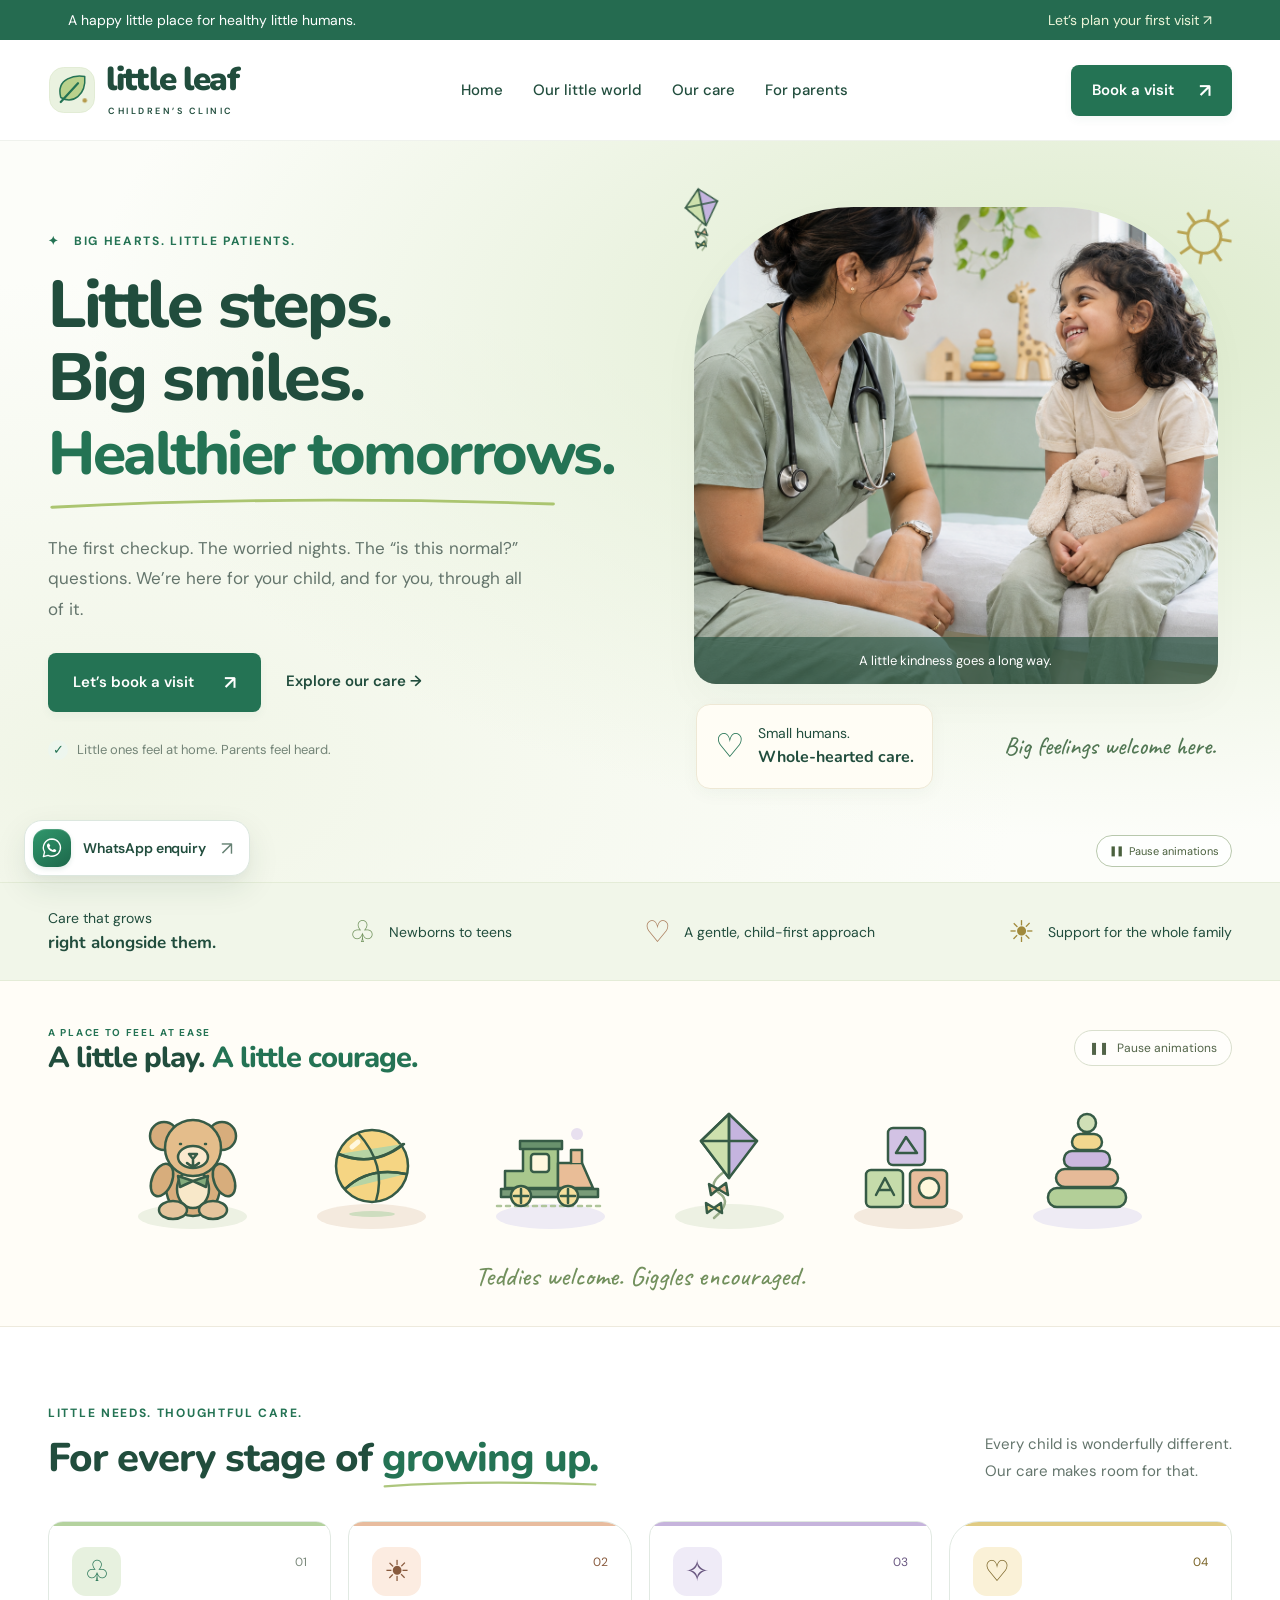
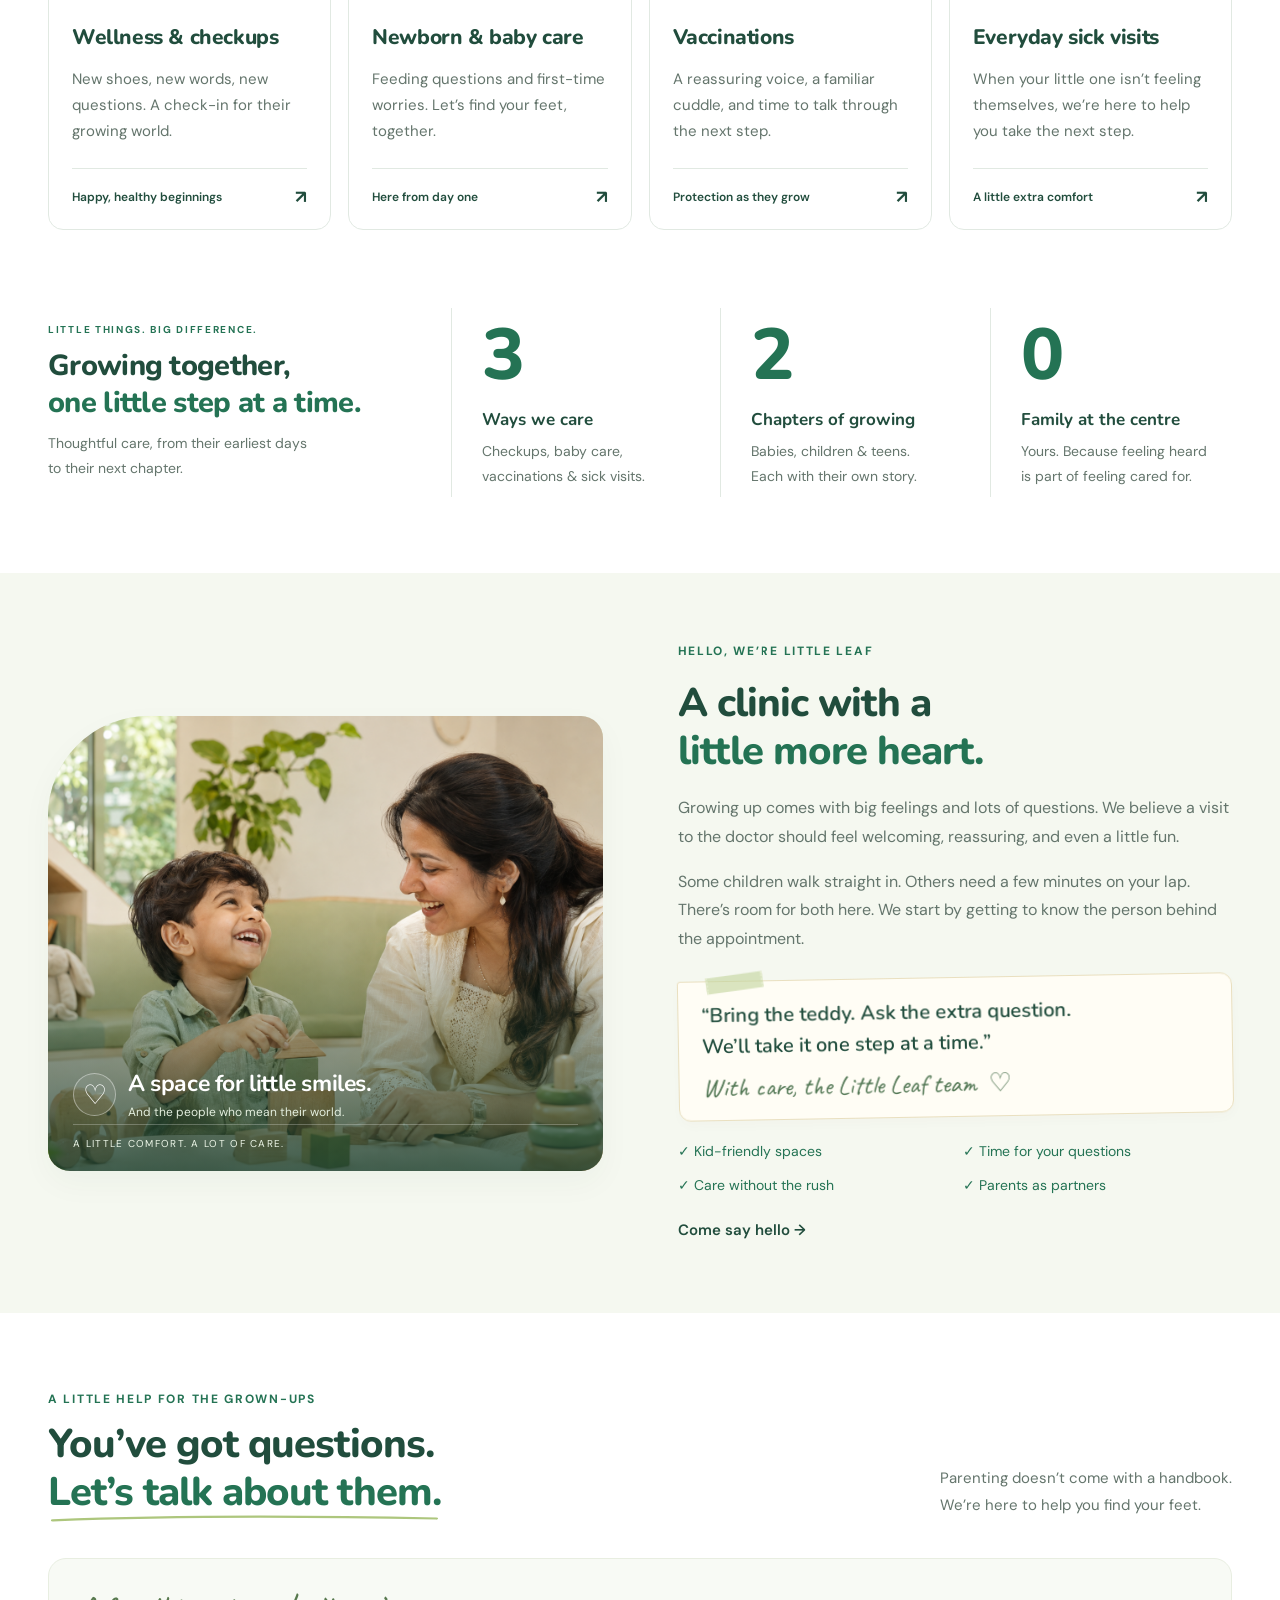
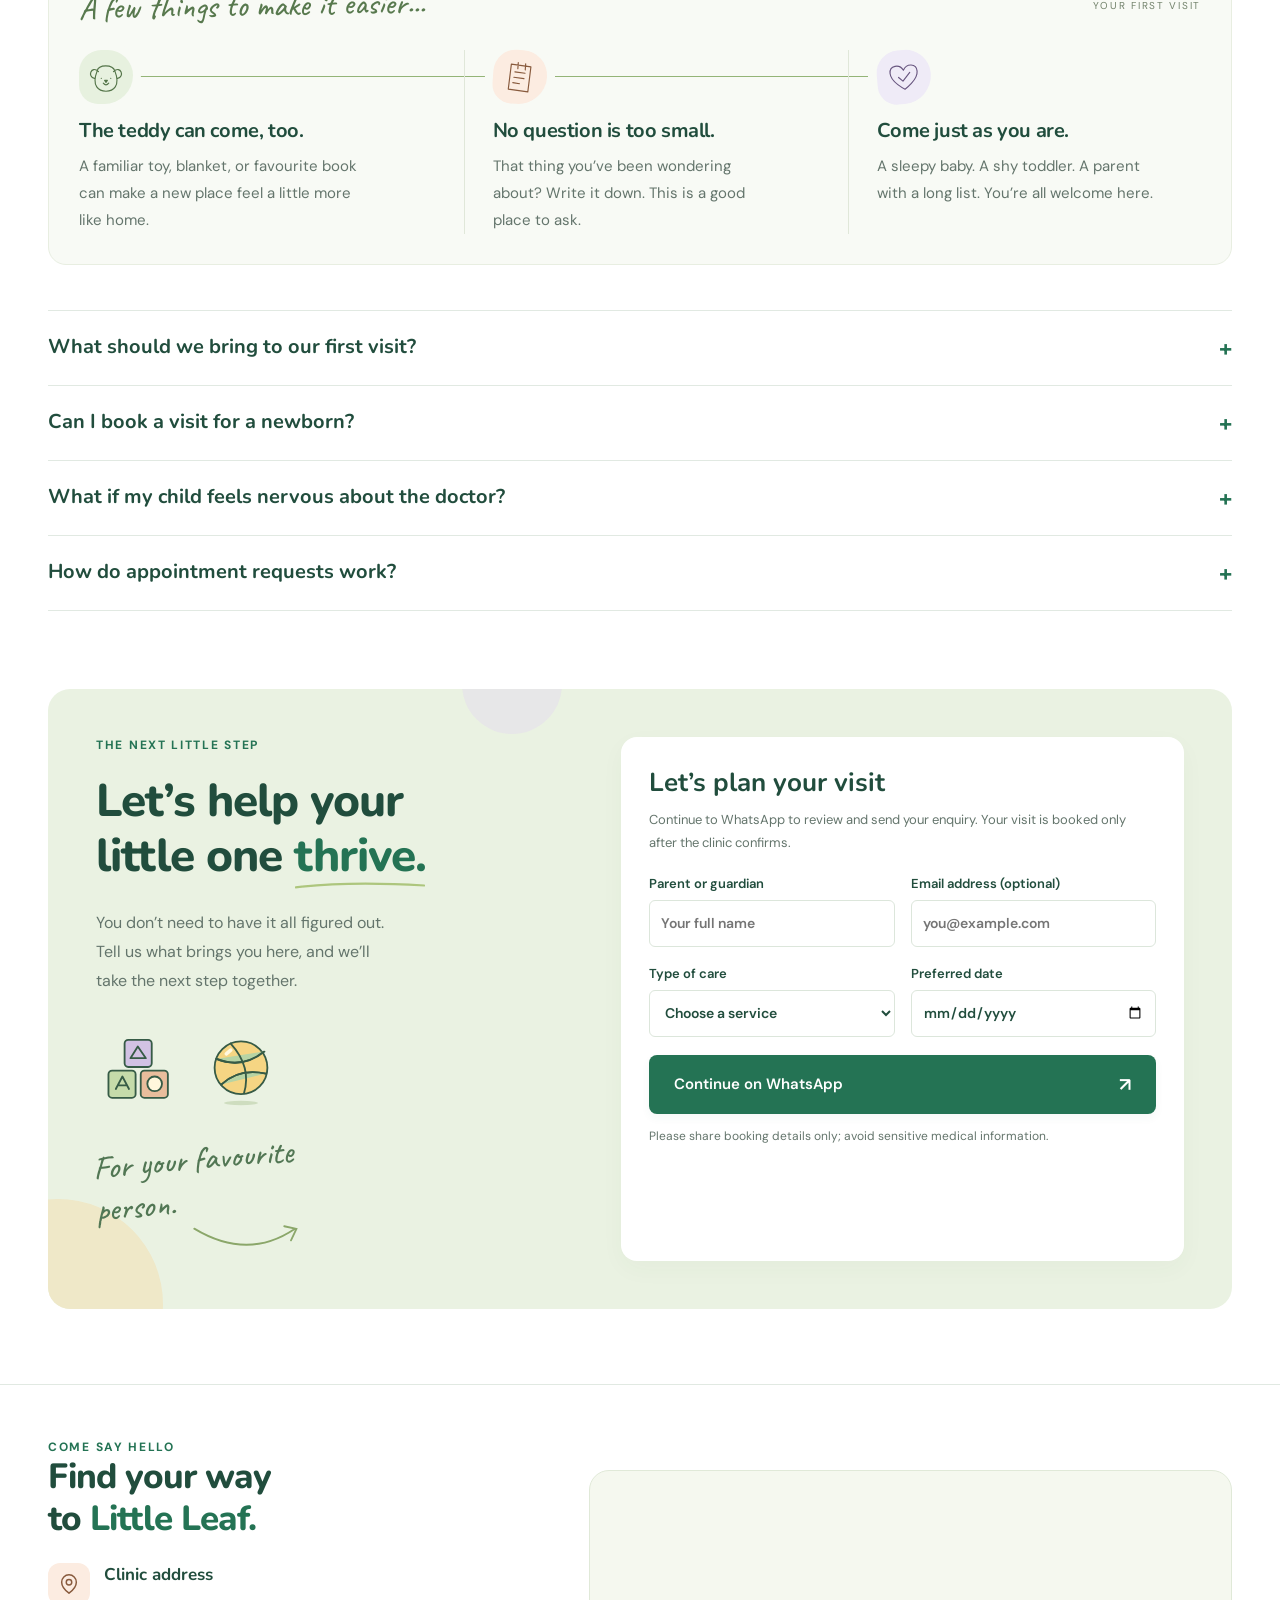
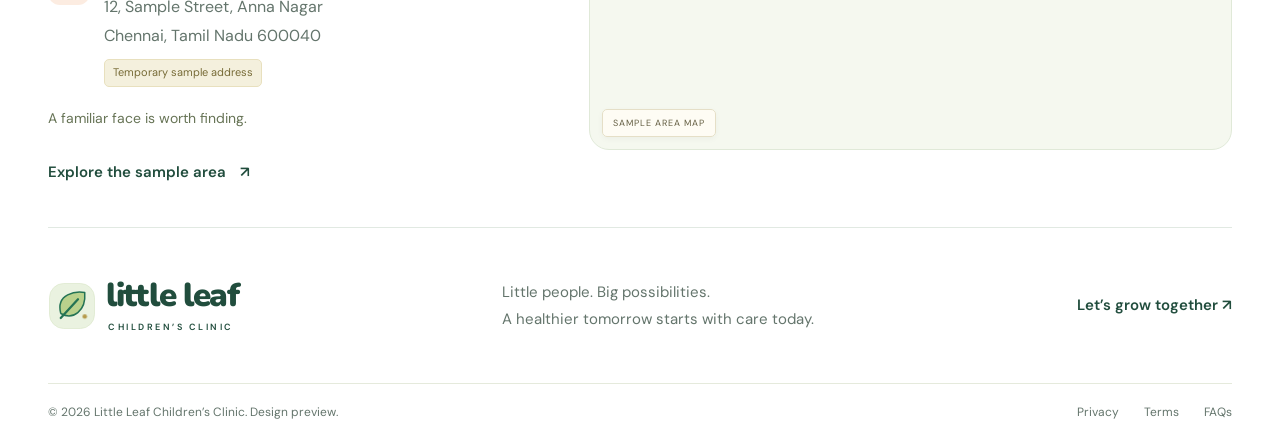
==== commit 8342241f: "Polish WhatsApp icon with crisp vector silhouette and gradient badge" ====
--- a/index.html
+++ b/index.html
@@ -12,4 +12,4 @@
 <section class="growth-stats container" aria-labelledby="growth-title"><div class="stats-intro"><span class="eyebrow">LITTLE THINGS. BIG DIFFERENCE.</span><h2 id="growth-title">Growing together,<br><span>one little step at a time.</span></h2><p>Thoughtful care, from their earliest days<br>to their next chapter.</p></div><div class="stat-item"><span class="stat-value" data-count="4">4</span><h3>Ways we care</h3><p>Checkups, baby care,<br>vaccinations & sick visits.</p></div><div class="stat-item"><span class="stat-value" data-count="3">3</span><h3>Chapters of growing</h3><p>Babies, children & teens.<br>Each with their own story.</p></div><div class="stat-item"><span class="stat-value" data-count="1">1</span><h3>Family at the centre</h3><p>Yours. Because feeling heard<br>is part of feeling cared for.</p></div></section><section class="about-section" id="about"><div class="container about-grid"><div class="about-art about-photo"><img src="assets/children-about.png" alt="A mother and her young son enjoying wooden building blocks together in a welcoming children's clinic" loading="lazy"><div class="about-photo-shade" aria-hidden="true"></div><div class="photo-story"><span class="story-heart" aria-hidden="true">&#9825;</span><div><strong>A space for little smiles.</strong><span>And the people who mean their world.</span></div></div><span class="about-photo-tag">A LITTLE COMFORT. A LOT OF CARE.</span></div><div><div class="eyebrow">HELLO, WE’RE LITTLE LEAF</div><h2>A clinic with a<br><span>little more heart.</span></h2><p>Growing up comes with big feelings and lots of questions. We believe a visit to the doctor should feel welcoming, reassuring, and even a little fun.</p><p>Some children walk straight in. Others need a few minutes on your lap. There’s room for both here. We start by getting to know the person behind the appointment.</p><aside class="team-note"><span class="note-pin" aria-hidden="true"></span><p>“Bring the teddy. Ask the extra question.<br>We’ll take it one step at a time.”</p><span class="note-signature">With care, the Little Leaf team <span aria-hidden="true">♡</span></span></aside><div class="about-points"><span>✓ Kid-friendly spaces</span><span>✓ Time for your questions</span><span>✓ Care without the rush</span><span>✓ Parents as partners</span></div><a class="text-link" href="#appointments">Come say hello →</a></div></div></section>
 <section class="section container" id="parents"><div class="section-top"><div><div class="eyebrow">A LITTLE HELP FOR THE GROWN-UPS</div><h2>You’ve got questions.<br><span>Let’s talk about them.</span></h2></div><p>Parenting doesn’t come with a handbook.<br>We’re here to help you find your feet.</p></div><div class="first-visit-guide"><div class="guide-heading"><span class="handwritten">A few things to make it easier...</span><span class="guide-label">YOUR FIRST VISIT</span></div><div class="guide-grid"><article><span class="guide-icon" aria-hidden="true"><svg viewBox="0 0 56 56"><path d="M17 20c-11-10-17 8-6 10m28-10c11-10 17 8 6 10M15 19c2-10 23-10 26 0 9 23-3 30-13 30S6 42 15 19Z"/><path d="M21 30h.1M35 30h.1M24 37q4 5 8 0M26 33h4l-2 3Z"/></svg></span><h3>The teddy can come, too.</h3><p>A familiar toy, blanket, or favourite book can make a new place feel a little more like home.</p></article><article><span class="guide-icon" aria-hidden="true"><svg viewBox="0 0 56 56"><path d="m14 10 29 2-2 37-29-2Z M20 21l15 1M19 29l15 1M18 37l10 1M24 7v9M35 8v9"/></svg></span><h3>No question is too small.</h3><p>That thing you’ve been wondering about? Write it down. This is a good place to ask.</p></article><article><span class="guide-icon" aria-hidden="true"><svg viewBox="0 0 56 56"><path d="M28 46S8 34 8 21c0-12 15-13 20-3 5-10 20-9 20 3 0 13-20 25-20 25Z"/><path d="m20 28 6 6 11-12"/></svg></span><h3>Come just as you are.</h3><p>A sleepy baby. A shy toddler. A parent with a long list. You’re all welcome here.</p></article></div></div><div class="faq-list"><details><summary>What should we bring to our first visit?<span>+</span></summary><p>Bring your child’s previous health records, vaccination record, a list of any medicines, and your questions. A favourite toy or comfort item is welcome, too.</p></details><details><summary>Can I book a visit for a newborn?<span>+</span></summary><p>Yes. Select “Newborn & baby care” in the form to prepare a visit request. Availability would need to be confirmed by the clinic.</p></details><details><summary>What if my child feels nervous about the doctor?<span>+</span></summary><p>Let us know what helps your child feel comfortable. Familiar toys, simple explanations, and time for questions can help make the visit easier.</p></details><details><summary>How do appointment requests work?<span>+</span></summary><p>Complete the visit form to prepare a WhatsApp enquiry. Review the message in WhatsApp and press Send yourself. The clinic must confirm your appointment.</p></details></div></section>
 <section class="appointment-section container" id="appointments"><div class="booking-copy"><div class="eyebrow">THE NEXT LITTLE STEP</div><h2>Let’s help your<br>little one <span>thrive.</span></h2><p>You don’t need to have it all figured out. Tell us what brings you here, and we’ll take the next step together.</p><div class="booking-toys toy-scene" aria-hidden="true"><svg viewBox="0 0 120 120" fill="none" stroke="#365b46" stroke-width="2.5" stroke-linecap="round" stroke-linejoin="round" aria-hidden="true"><g class="toy-motion blocks-rock"><rect x="17" y="65" width="37" height="37" rx="5" fill="#c5dbaa"/><rect x="61" y="65" width="37" height="37" rx="5" fill="#e8bd9c"/><rect x="39" y="23" width="37" height="37" rx="5" fill="#d2c2e4"/><path d="m47 48 10-16 11 16Zm-20 42 9-17 9 17m-15-5h12"/><circle cx="80" cy="83" r="10" fill="#fff7dc"/></g></svg><svg viewBox="0 0 120 120" fill="none" stroke="#365b46" stroke-width="2.5" stroke-linecap="round" stroke-linejoin="round" aria-hidden="true"><g class="toy-motion ball-bounce"><circle cx="60" cy="61" r="36" fill="#f5d583"/><path d="M26 49q35 14 65-10M33 84q24-23 61-15" fill="#b7d4a4"/><path d="M46 28q29 32 18 68M27 49q35 14 65-10M33 84q24-23 61-15"/><path d="m40 42 6-5" stroke="#fff8df" stroke-width="5"/></g><ellipse class="toy-motion ball-shadow" cx="60" cy="109" rx="23" ry="3" fill="#ceddbf" stroke="none"/></svg></div><div class="booking-personal"><span class="handwritten">For your favourite person.</span><svg viewBox="0 0 120 35" aria-hidden="true"><path d="M3 5q55 40 109 10m-11-4 13 4-7 12"/></svg></div></div><form id="visit-form"><h3>Let’s plan your visit</h3><p class="form-intro">Continue to WhatsApp to review and send your enquiry. Your visit is booked only after the clinic confirms.</p><div class="form-row"><label>Parent or guardian<input name="name" autocomplete="name" required placeholder="Your full name"></label><label>Email address (optional)<input name="email" type="email" autocomplete="email" placeholder="you@example.com"></label></div><div class="form-row"><label>Type of care<select name="care" required><option value="">Choose a service</option><option>Wellness & checkups</option><option>Newborn & baby care</option><option>Vaccinations</option><option>Everyday sick visits</option><option>Growth & development</option></select></label><label>Preferred date<input name="date" type="date" required></label></div><button class="button" type="submit">Continue on WhatsApp <span>↗</span></button><p class="booking-privacy">Please share booking details only; avoid sensitive medical information.</p><div id="form-status" role="status" hidden></div></form></section></main>
-<footer><section class="footer-location container" aria-labelledby="visit-us-title"><div class="location-copy"><span class="eyebrow">COME SAY HELLO</span><h2 id="visit-us-title">Find your way<br>to <span>Little Leaf.</span></h2><div class="address-row"><span class="address-icon" aria-hidden="true"><svg viewBox="0 0 24 24"><path d="M20 10c0 6-8 12-8 12S4 16 4 10a8 8 0 1 1 16 0Z"/><circle cx="12" cy="10" r="3"/></svg></span><div><h3>Clinic address</h3><address data-clinic-address>12, Sample Street, Anna Nagar<br>Chennai, Tamil Nadu 600040</address><span class="address-demo-label">Temporary sample address</span></div></div><p class="location-note">A familiar face is worth finding.</p><a class="text-link map-directions" href="https://www.google.com/maps/search/?api=1&query=Anna%20Nagar%2C%20Chennai%2C%20Tamil%20Nadu" target="_blank" rel="noopener noreferrer">Explore the sample area <span aria-hidden="true">&#8599;</span></a></div><div class="clinic-map" data-clinic-map><iframe title="Sample location map: Anna Nagar, Chennai. This is not a confirmed clinic address." src="https://maps.google.com/maps?q=Anna%20Nagar%2C%20Chennai%2C%20Tamil%20Nadu&z=14&output=embed" loading="lazy" referrerpolicy="no-referrer-when-downgrade" allowfullscreen></iframe><span class="map-demo-label">SAMPLE AREA MAP</span></div></section><div class="container footer-main"><a href="index.html" class="brand"><span class="brand-icon" aria-hidden="true"><svg class="logo-mark" viewBox="0 0 64 64" aria-hidden="true" focusable="false"><rect class="logo-tile" x="2" y="2" width="60" height="60" rx="19"/><path class="logo-leaf" pathLength="1" d="M17 42C10 15 38 12 49 14c2 25-16 37-32 28Z"/><path class="logo-stem" pathLength="1" d="m17 48 23-25"/><circle class="logo-spark" cx="49" cy="46" r="3"/></svg></span><span>little leaf<small>CHILDREN’S CLINIC</small></span></a><p>Little people. Big possibilities.<br>A healthier tomorrow starts with care today.</p><a class="text-link" href="index.html#appointments">Let’s grow together ↗</a></div><div class="container footer-bottom"><span>© <span id="year">2026</span> Little Leaf Children’s Clinic. Design preview.</span><div><a href="privacy.html">Privacy</a><a href="terms.html">Terms</a><a href="faq.html">FAQs</a></div></div></footer><a class="whatsapp-enquiry" data-whatsapp-enquiry href="index.html#appointments" aria-label="Enquire about an appointment on WhatsApp"><svg viewBox="0 0 24 24" aria-hidden="true"><path d="M20.5 11.5a8.5 8.5 0 0 1-12.6 7.4L3 20l1.2-4.6a8.5 8.5 0 1 1 16.3-3.9Z"/><path d="M8.2 7.5c.4-.2 1.2 1.7 1.1 2l-.6.8c.5 1.1 1.5 2.1 2.6 2.6l.8-.6c.3-.2 2.2.6 2.1 1.1-.1 1.5-1.4 2-2.5 1.6-2.8-.9-4.9-3-5.4-5.2-.2-1 .4-2 1.9-2.3Z"/></svg><span>WhatsApp enquiry</span></a></body></html>
+<footer><section class="footer-location container" aria-labelledby="visit-us-title"><div class="location-copy"><span class="eyebrow">COME SAY HELLO</span><h2 id="visit-us-title">Find your way<br>to <span>Little Leaf.</span></h2><div class="address-row"><span class="address-icon" aria-hidden="true"><svg viewBox="0 0 24 24"><path d="M20 10c0 6-8 12-8 12S4 16 4 10a8 8 0 1 1 16 0Z"/><circle cx="12" cy="10" r="3"/></svg></span><div><h3>Clinic address</h3><address data-clinic-address>12, Sample Street, Anna Nagar<br>Chennai, Tamil Nadu 600040</address><span class="address-demo-label">Temporary sample address</span></div></div><p class="location-note">A familiar face is worth finding.</p><a class="text-link map-directions" href="https://www.google.com/maps/search/?api=1&query=Anna%20Nagar%2C%20Chennai%2C%20Tamil%20Nadu" target="_blank" rel="noopener noreferrer">Explore the sample area <span aria-hidden="true">&#8599;</span></a></div><div class="clinic-map" data-clinic-map><iframe title="Sample location map: Anna Nagar, Chennai. This is not a confirmed clinic address." src="https://maps.google.com/maps?q=Anna%20Nagar%2C%20Chennai%2C%20Tamil%20Nadu&z=14&output=embed" loading="lazy" referrerpolicy="no-referrer-when-downgrade" allowfullscreen></iframe><span class="map-demo-label">SAMPLE AREA MAP</span></div></section><div class="container footer-main"><a href="index.html" class="brand"><span class="brand-icon" aria-hidden="true"><svg class="logo-mark" viewBox="0 0 64 64" aria-hidden="true" focusable="false"><rect class="logo-tile" x="2" y="2" width="60" height="60" rx="19"/><path class="logo-leaf" pathLength="1" d="M17 42C10 15 38 12 49 14c2 25-16 37-32 28Z"/><path class="logo-stem" pathLength="1" d="m17 48 23-25"/><circle class="logo-spark" cx="49" cy="46" r="3"/></svg></span><span>little leaf<small>CHILDREN’S CLINIC</small></span></a><p>Little people. Big possibilities.<br>A healthier tomorrow starts with care today.</p><a class="text-link" href="index.html#appointments">Let’s grow together ↗</a></div><div class="container footer-bottom"><span>© <span id="year">2026</span> Little Leaf Children’s Clinic. Design preview.</span><div><a href="privacy.html">Privacy</a><a href="terms.html">Terms</a><a href="faq.html">FAQs</a></div></div></footer><a class="whatsapp-enquiry" data-whatsapp-enquiry href="index.html#appointments" aria-label="Enquire about an appointment on WhatsApp"><svg class="whatsapp-modern-icon" viewBox="0 0 32 32" aria-hidden="true" focusable="false"><path class="wa-bubble" d="M16 4a11.5 11.5 0 0 0-9.9 17.35L4.5 27.5l6.3-1.65A11.5 11.5 0 1 0 16 4Z"/><path class="wa-handset" d="M12.1 9.7c-.3-.7-.6-.7-.9-.7h-.8c-.3 0-.7.1-1 .5-.4.4-1.4 1.4-1.4 3.3s1.4 3.8 1.6 4.1c.2.3 2.8 4.4 6.8 5.9 3.3 1.3 4 .9 4.7.8.7-.1 2.3-.9 2.6-1.8.3-.9.3-1.6.2-1.8-.1-.2-.4-.3-.8-.5l-2.6-1.2c-.3-.1-.6-.2-.8.2l-1.2 1.4c-.2.2-.4.3-.8.1s-1.7-.6-3.2-2c-1.2-1.1-2-2.4-2.2-2.8-.2-.4 0-.6.2-.8l.7-.8c.2-.2.3-.4.4-.6.1-.3.1-.5 0-.7Z"/></svg><span>WhatsApp enquiry</span></a></body></html>
--- a/assets/children.css
+++ b/assets/children.css
@@ -71,3 +71,10 @@
 .whatsapp-enquiry{position:fixed;left:23px;bottom:23px;z-index:25;display:inline-flex;align-items:center;gap:9px;background:#247354;color:white;border:1px solid #ffffff80;border-radius:28px;padding:13px 18px;box-shadow:0 5px 20px #214d3d26;font-size:14px;font-weight:600;transition:background .2s,transform .2s}.whatsapp-enquiry:hover{background:#1b5b40;transform:translateY(-2px)}.whatsapp-enquiry svg{width:25px;height:25px;fill:none;stroke:currentColor;stroke-width:1.6;stroke-linecap:round;stroke-linejoin:round}.booking-privacy{font-size:12px;margin:12px 0 0;line-height:1.7}#form-status a{text-decoration:underline;font-weight:700;text-underline-offset:3px}
 @media(max-width:760px){.whatsapp-enquiry{left:14px;bottom:15px;padding:11px 14px;font-size:12px;gap:7px}.whatsapp-enquiry svg{width:22px;height:22px}}
 @media(prefers-reduced-motion:reduce){.whatsapp-enquiry:hover{transform:none}}
+/* Refined floating enquiry: compact icon badge, softer depth, clear action. */
+.whatsapp-enquiry{left:24px;bottom:24px;gap:12px;padding:8px 17px 8px 8px;min-height:56px;background:#fff;color:#214d3d;border:1px solid #dce7df;border-radius:18px;box-shadow:0 4px 8px #183e2d06,0 12px 32px #183e2d18;font-size:14px;font-weight:600;letter-spacing:-.15px;transition:transform .25s,box-shadow .25s,border-color .25s,background .25s}.whatsapp-enquiry>svg{width:38px;height:38px;flex:none;padding:8px;background:#247354;color:white;border-radius:12px;stroke-width:1.65}.whatsapp-enquiry:after{content:'\2197';font-size:19px;font-weight:400;color:#658173;margin-left:3px;transition:transform .25s}.whatsapp-enquiry:hover{background:#fff;border-color:#a9c8b3;color:#214d3d;transform:translateY(-3px);box-shadow:0 5px 10px #183e2d08,0 17px 35px #183e2d22}.whatsapp-enquiry:hover:after{transform:translate(2px,-2px)}.whatsapp-enquiry:active{transform:translateY(-1px)}.whatsapp-enquiry:focus-visible{outline:3px solid #a9c88b;outline-offset:4px}
+@media(max-width:760px){.whatsapp-enquiry{left:14px;bottom:16px;min-height:50px;gap:9px;padding:7px 12px 7px 7px;border-radius:16px;font-size:12px}.whatsapp-enquiry>svg{width:34px;height:34px;padding:7px;border-radius:10px}.whatsapp-enquiry:after{font-size:17px;margin-left:1px}}
+@media(prefers-reduced-motion:reduce){.whatsapp-enquiry:hover,.whatsapp-enquiry:hover:after,.whatsapp-enquiry:active{transform:none}}
+/* Crisp outlined chat silhouette with a solid, optically balanced handset. */
+.whatsapp-enquiry>.whatsapp-modern-icon{padding:7px;background:linear-gradient(145deg,#30976c,#1d684b);border-radius:13px;box-shadow:inset 0 1px 0 #ffffff29,0 2px 5px #1c694922;stroke:none;overflow:visible;transition:box-shadow .25s,background .25s}.whatsapp-modern-icon .wa-bubble{fill:none;stroke:#fff;stroke-width:1.8;stroke-linecap:round;stroke-linejoin:round}.whatsapp-modern-icon .wa-handset{fill:#fff;stroke:none;transform:translate(3px,3px) scale(.78);transform-origin:0 0}.whatsapp-enquiry:hover>.whatsapp-modern-icon{box-shadow:inset 0 1px 0 #ffffff35,0 3px 8px #1c69492c}
+@media(max-width:760px){.whatsapp-enquiry>.whatsapp-modern-icon{padding:6px;border-radius:11px}}
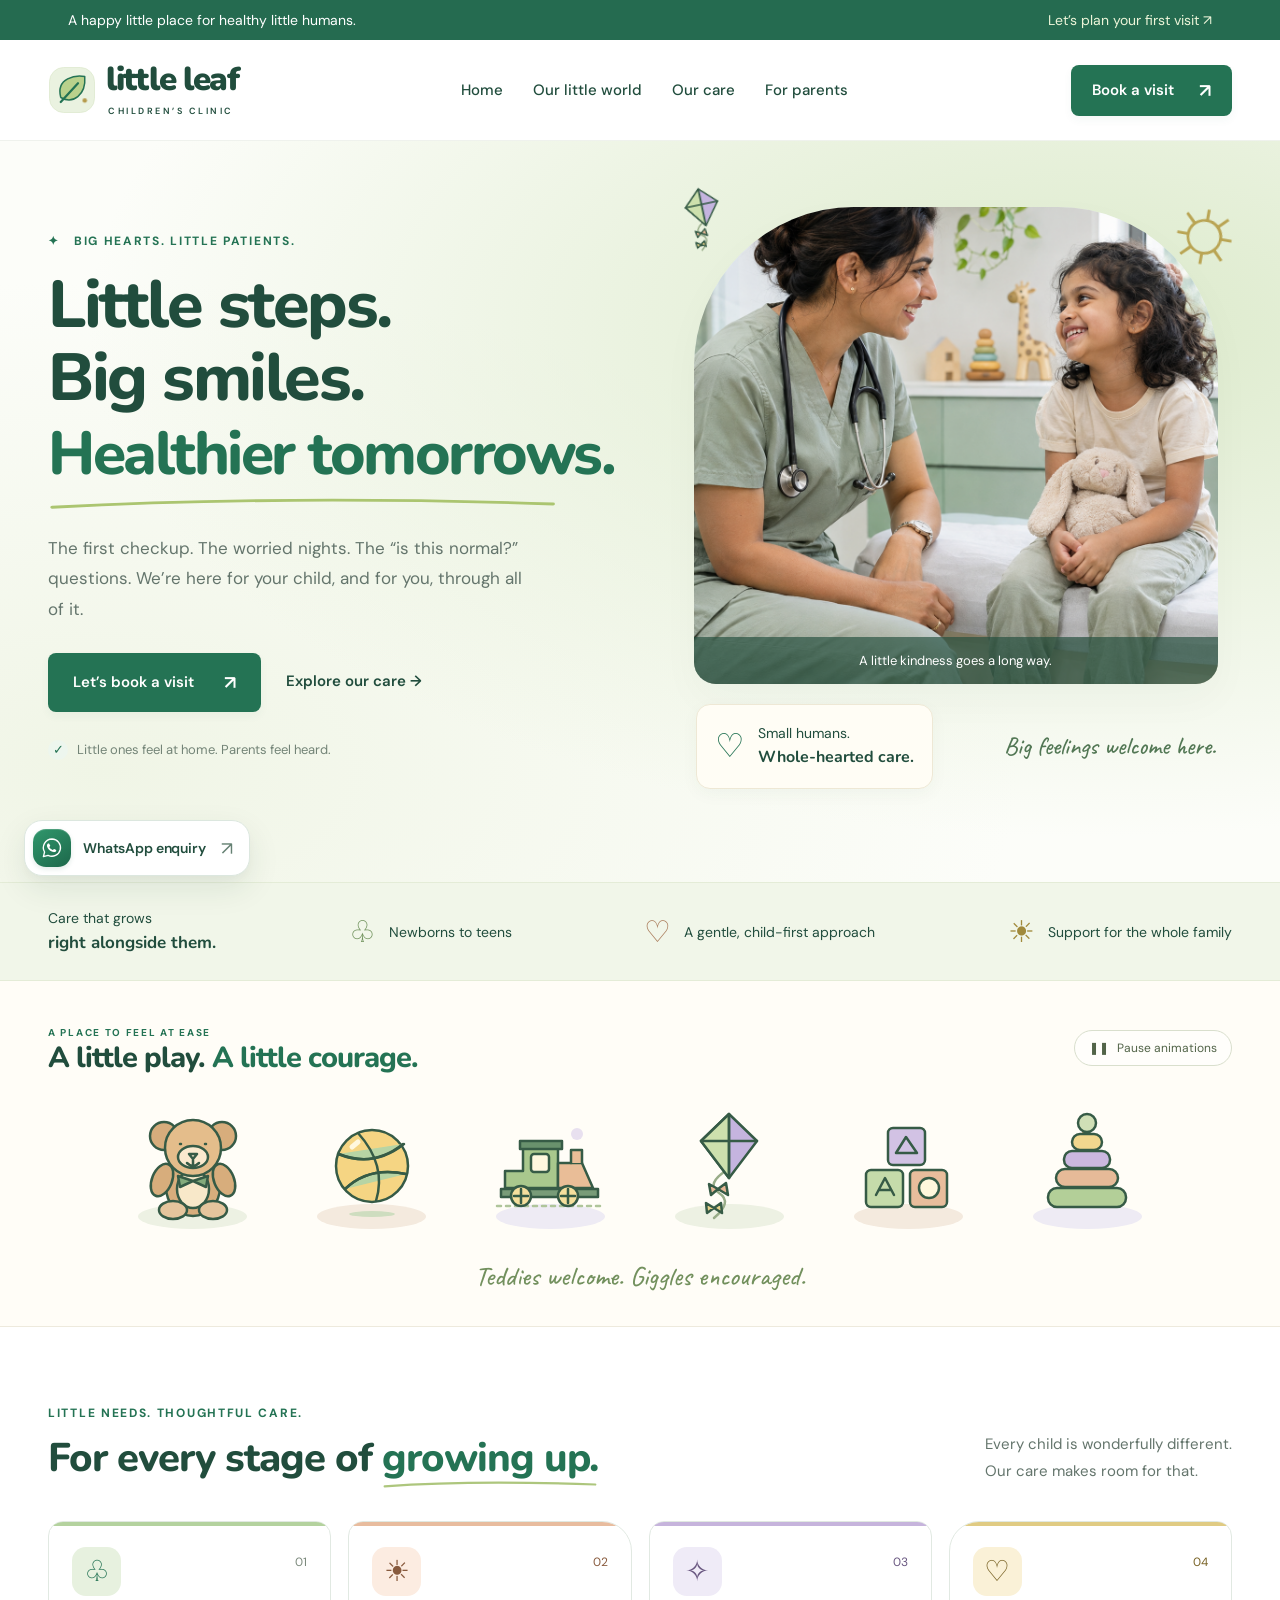
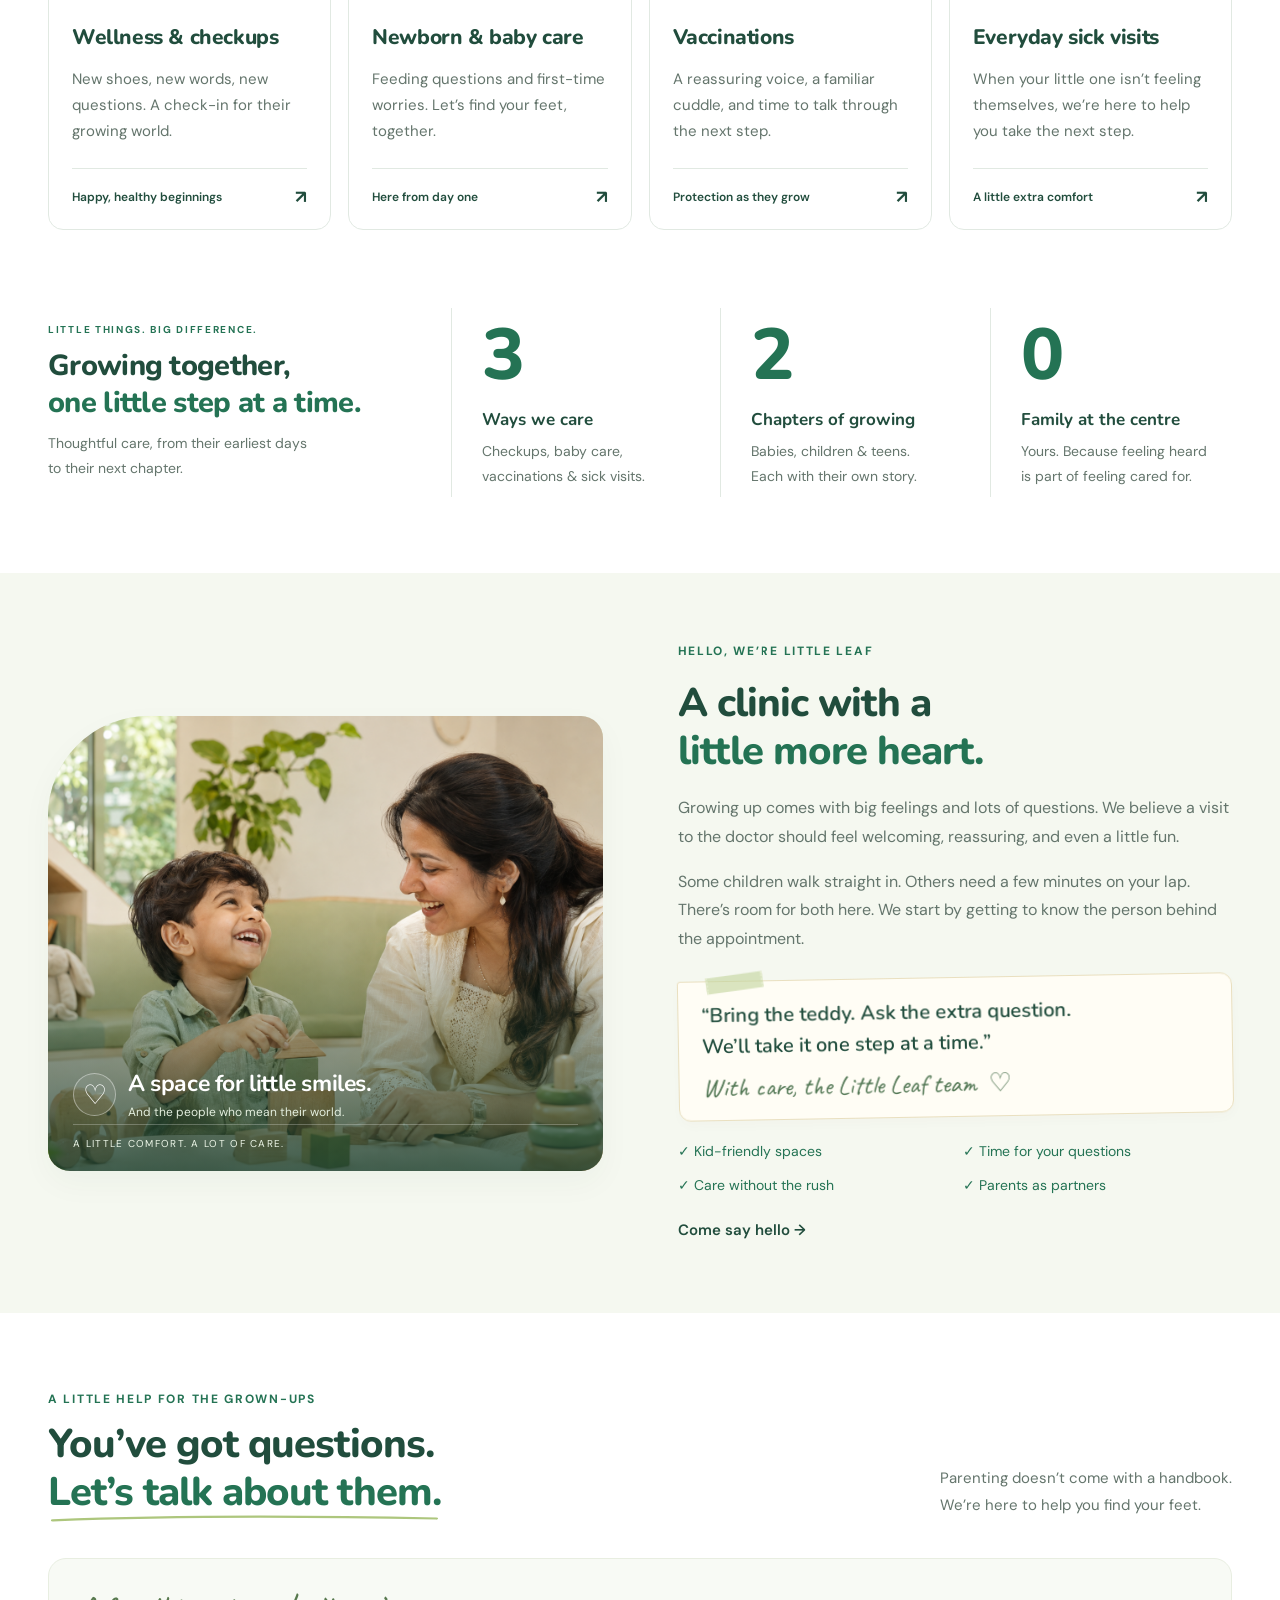
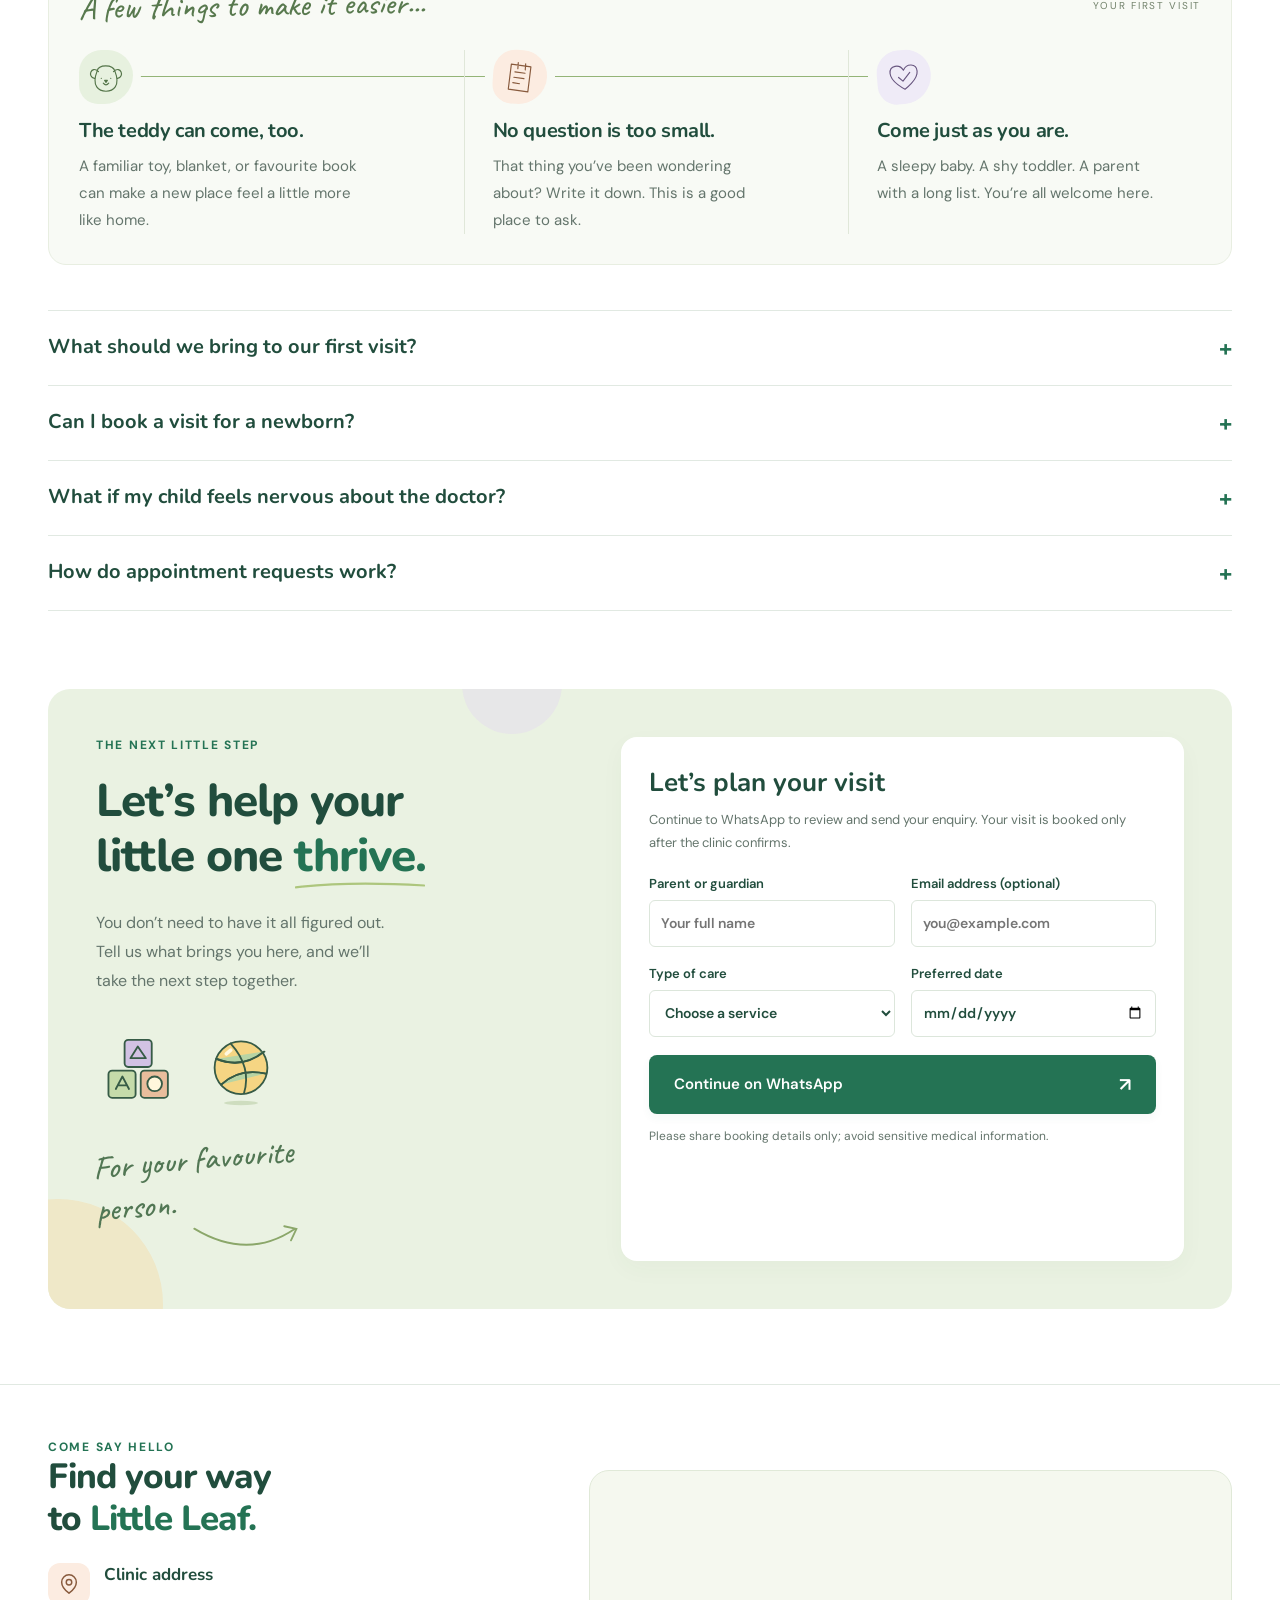
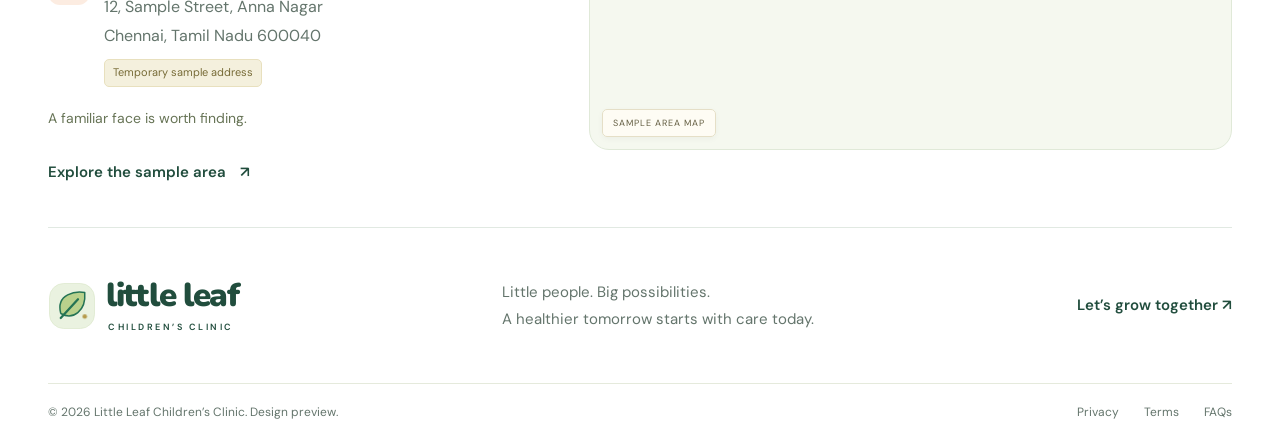
==== commit ddc2c194: "Remove floating hero animation control" ====
--- a/index.html
+++ b/index.html
@@ -2,7 +2,7 @@
 <html lang="en"><head><meta charset="UTF-8"><meta name="viewport" content="width=device-width, initial-scale=1"><title>Little Leaf — Children’s Clinic</title><meta name="description" content="Gentle pediatric care for every little milestone. A welcoming children's clinic for growing families."><link rel="preconnect" href="https://fonts.googleapis.com"><link rel="preconnect" href="https://fonts.gstatic.com" crossorigin><link href="https://fonts.googleapis.com/css2?family=Caveat:wght@500;600&family=DM+Sans:wght@400;500;600;700&family=Nunito:wght@600;700;800;900&display=swap" rel="stylesheet"><link rel="stylesheet" href="assets/children.css"><link rel="icon" href="assets/leaf.svg"><script src="assets/clinic-config.js" defer></script><script src="assets/children.js" defer></script></head><body><div class="welcome-loader" id="welcome-loader" role="status" aria-label="Welcome to Little Leaf"><div class="loader-content"><div class="loader-heart"><svg viewBox="0 0 64 64" aria-hidden="true"><path d="M32 54S7 39 7 22C7 7 26 5 32 18 38 5 57 7 57 22 57 39 32 54 32 54Z"/></svg><span class="heart-spark">&#10022;</span></div><div class="loader-brand"><span class="loader-leaf" aria-hidden="true"><svg class="logo-mark" viewBox="0 0 64 64" aria-hidden="true" focusable="false"><rect class="logo-tile" x="2" y="2" width="60" height="60" rx="19"/><path class="logo-leaf" pathLength="1" d="M17 42C10 15 38 12 49 14c2 25-16 37-32 28Z"/><path class="logo-stem" pathLength="1" d="m17 48 23-25"/><circle class="logo-spark" cx="49" cy="46" r="3"/></svg></span><span>little leaf</span></div><div class="loader-tagline">A little care. A whole lot of heart.</div><svg class="heartbeat-line" viewBox="0 0 240 48" aria-hidden="true"><path class="ecg-track" d="M0 25H65l9-8 10 17 12-29 14 40 13-28 9 8h108"/><path class="ecg-pulse" d="M0 25H65l9-8 10 17 12-29 14 40 13-28 9 8h108"/></svg><span class="loader-footnote">MAKING ROOM FOR LITTLE SMILES</span></div></div>
 <div class="announcement"><span>A happy little place for healthy little humans.</span><a href="#appointments">Let’s plan your first visit ↗</a></div>
 <header><div class="container nav-wrap"><a href="index.html" class="brand"><span class="brand-icon" aria-hidden="true"><svg class="logo-mark" viewBox="0 0 64 64" aria-hidden="true" focusable="false"><rect class="logo-tile" x="2" y="2" width="60" height="60" rx="19"/><path class="logo-leaf" pathLength="1" d="M17 42C10 15 38 12 49 14c2 25-16 37-32 28Z"/><path class="logo-stem" pathLength="1" d="m17 48 23-25"/><circle class="logo-spark" cx="49" cy="46" r="3"/></svg></span><span>little leaf<small>CHILDREN’S CLINIC</small></span></a><nav id="navigation" aria-label="Main navigation"><a href="index.html#home">Home</a><a href="index.html#about">Our little world</a><a href="index.html#services">Our care</a><a href="index.html#parents">For parents</a></nav><a class="button nav-cta" href="index.html#appointments">Book a visit <span>↗</span></a><button class="menu-toggle" aria-label="Open navigation" aria-controls="navigation" aria-expanded="false">☰</button></div></header>
-<main><div class="ambient-hero"><div class="ambient-background" aria-hidden="true"><span class="ambient-gradient"></span><span class="ambient-gradient"></span><span class="ambient-gradient"></span><span class="ambient-gradient"></span></div><section class="hero container" id="home"><div class="hero-copy"><div class="eyebrow">✦ &nbsp; BIG HEARTS. LITTLE PATIENTS.</div><h1>Little steps.<br>Big smiles.<br><span>Healthier tomorrows.</span></h1><div class="scribble line-scribble" aria-hidden="true"><svg viewBox="0 0 500 22" preserveAspectRatio="none"><path pathLength="1" d="M4 15Q232 0 494 11"/></svg></div><p>The first checkup. The worried nights. The “is this normal?” questions. We’re here for your child, and for you, through all of it.</p><div class="hero-actions"><a class="button" href="#appointments">Let’s book a visit <span>↗</span></a><a class="text-link" href="#services">Explore our care →</a></div><div class="assurance"><span>✓</span> Little ones feel at home. Parents feel heard.</div></div><div class="hero-visual toy-scene"><span class="hero-toy-kite" aria-hidden="true"><svg viewBox="0 0 120 120" fill="none" stroke="#365b46" stroke-width="2.5" stroke-linecap="round" stroke-linejoin="round" aria-hidden="true"><path class="toy-motion kite-string" d="M57 65q-22 14-8 23t-5 25" stroke="#99ad89"/><g class="toy-motion kite-sway"><path d="m59 9 28 27-28 37-28-37Z" fill="#c5b4df"/><path d="m59 9 0 64-28-37Z" fill="#cde0ad"/><path d="M31 36h56M59 9v64"/><path d="m48 84-9-5 2 11 7-6 10 6-2-12Z" fill="#e7b796"/><path d="m44 103-8-5 1 10 7-5 8 5-1-10Z" fill="#e8d28a"/></g></svg></span><div class="image-frame"><img src="assets/children-hero.png" alt="A friendly pediatrician sharing a smile with a young child in a bright clinic" fetchpriority="high"><span class="photo-caption">A little kindness goes a long way.</span></div><span class="sun" aria-hidden="true">☼</span><span class="flower" aria-hidden="true">✳</span><div class="hero-image-details"><div class="care-note"><span>♡</span><div>Small humans.<br><strong>Whole-hearted care.</strong></div></div><div class="visual-label handwritten">Big feelings welcome here.</div></div></div></section><button type="button" class="ambient-toggle" aria-pressed="false"><span class="ambient-toggle-icon" aria-hidden="true">&#10074;&#10074;</span><span class="ambient-toggle-label">Pause background</span></button></div>
+<main><div class="ambient-hero"><div class="ambient-background" aria-hidden="true"><span class="ambient-gradient"></span><span class="ambient-gradient"></span><span class="ambient-gradient"></span><span class="ambient-gradient"></span></div><section class="hero container" id="home"><div class="hero-copy"><div class="eyebrow">✦ &nbsp; BIG HEARTS. LITTLE PATIENTS.</div><h1>Little steps.<br>Big smiles.<br><span>Healthier tomorrows.</span></h1><div class="scribble line-scribble" aria-hidden="true"><svg viewBox="0 0 500 22" preserveAspectRatio="none"><path pathLength="1" d="M4 15Q232 0 494 11"/></svg></div><p>The first checkup. The worried nights. The “is this normal?” questions. We’re here for your child, and for you, through all of it.</p><div class="hero-actions"><a class="button" href="#appointments">Let’s book a visit <span>↗</span></a><a class="text-link" href="#services">Explore our care →</a></div><div class="assurance"><span>✓</span> Little ones feel at home. Parents feel heard.</div></div><div class="hero-visual toy-scene"><span class="hero-toy-kite" aria-hidden="true"><svg viewBox="0 0 120 120" fill="none" stroke="#365b46" stroke-width="2.5" stroke-linecap="round" stroke-linejoin="round" aria-hidden="true"><path class="toy-motion kite-string" d="M57 65q-22 14-8 23t-5 25" stroke="#99ad89"/><g class="toy-motion kite-sway"><path d="m59 9 28 27-28 37-28-37Z" fill="#c5b4df"/><path d="m59 9 0 64-28-37Z" fill="#cde0ad"/><path d="M31 36h56M59 9v64"/><path d="m48 84-9-5 2 11 7-6 10 6-2-12Z" fill="#e7b796"/><path d="m44 103-8-5 1 10 7-5 8 5-1-10Z" fill="#e8d28a"/></g></svg></span><div class="image-frame"><img src="assets/children-hero.png" alt="A friendly pediatrician sharing a smile with a young child in a bright clinic" fetchpriority="high"><span class="photo-caption">A little kindness goes a long way.</span></div><span class="sun" aria-hidden="true">☼</span><span class="flower" aria-hidden="true">✳</span><div class="hero-image-details"><div class="care-note"><span>♡</span><div>Small humans.<br><strong>Whole-hearted care.</strong></div></div><div class="visual-label handwritten">Big feelings welcome here.</div></div></div></section></div>
 <section class="care-strip"><div class="container"><div>Care that grows<br><strong>right alongside them.</strong></div><div><b>♧</b> Newborns to teens</div><div><b>♡</b> A gentle, child-first approach</div><div><b>☀</b> Support for the whole family</div></div></section>
 <section class="playtime-section toy-scene" aria-labelledby="playtime-title"><div class="container"><div class="playtime-heading"><div><span class="eyebrow">A PLACE TO FEEL AT EASE</span><h2 id="playtime-title">A little play. <span>A little courage.</span></h2></div><button class="toy-pause" type="button" data-motion-toggle aria-pressed="false"><span aria-hidden="true">&#10074;&#10074;</span><span class="motion-toggle-label">Pause animations</span></button></div><div class="toy-shelf" aria-hidden="true"><div class="toy-slot toy-teddy"><svg viewBox="0 0 120 120" fill="none" stroke="#365b46" stroke-width="2.5" stroke-linecap="round" stroke-linejoin="round" aria-hidden="true"><g class="toy-motion teddy-sway"><circle cx="31" cy="31" r="14" fill="#d7ad7c"/><circle cx="89" cy="31" r="14" fill="#d7ad7c"/><ellipse cx="60" cy="82" rx="27" ry="29" fill="#d7ad7c"/><ellipse cx="60" cy="84" rx="16" ry="19" fill="#f8e8c9"/><ellipse cx="29" cy="75" rx="10" ry="17" fill="#d7ad7c" transform="rotate(22 29 75)"/><ellipse cx="91" cy="75" rx="10" ry="17" fill="#d7ad7c" transform="rotate(-22 91 75)"/><ellipse cx="40" cy="105" rx="14" ry="9" fill="#e5c59d"/><ellipse cx="80" cy="105" rx="14" ry="9" fill="#e5c59d"/><circle cx="60" cy="43" r="28" fill="#e4bd8b"/><ellipse cx="60" cy="52" rx="15" ry="11" fill="#fae9ce"/><path d="M47 39h1m24 0h1M56 49h8l-4 5Zm4 5v5m-6-1q6 6 12 0"/><path d="m45 71 15 5-13 6Zm30 0-15 5 13 6Z" fill="#83aa7b"/></g></svg><span class="toy-floor"></span></div><div class="toy-slot toy-ball"><svg viewBox="0 0 120 120" fill="none" stroke="#365b46" stroke-width="2.5" stroke-linecap="round" stroke-linejoin="round" aria-hidden="true"><g class="toy-motion ball-bounce"><circle cx="60" cy="61" r="36" fill="#f5d583"/><path d="M26 49q35 14 65-10M33 84q24-23 61-15" fill="#b7d4a4"/><path d="M46 28q29 32 18 68M27 49q35 14 65-10M33 84q24-23 61-15"/><path d="m40 42 6-5" stroke="#fff8df" stroke-width="5"/></g><ellipse class="toy-motion ball-shadow" cx="60" cy="109" rx="23" ry="3" fill="#ceddbf" stroke="none"/></svg><span class="toy-floor"></span></div><div class="toy-slot toy-train"><svg viewBox="0 0 120 120" fill="none" stroke="#365b46" stroke-width="2.5" stroke-linecap="round" stroke-linejoin="round" aria-hidden="true"><path d="M6 101h108" stroke="#afc59a" stroke-dasharray="4 5"/><g class="toy-motion train-roll"><path d="M14 66h18V40h35v43H14Z" fill="#a9c88d"/><path d="M29 36h42v8H29Z" fill="#69916d"/><rect x="40" y="49" width="18" height="18" rx="3" fill="#fff8df"/><path d="M67 58h24l11 25H67Z" fill="#e9bd97"/><path d="M80 58V45h11v13" fill="#e9bd97"/><path d="M10 84h97v8H10Z" fill="#789b78"/><g class="toy-motion train-wheel"><circle cx="30" cy="91" r="10" fill="#f5df9d"/><path d="M30 84v14m-7-7h14"/></g><g class="toy-motion train-wheel"><circle cx="77" cy="91" r="10" fill="#f5df9d"/><path d="M77 84v14m-7-7h14"/></g><circle class="toy-motion train-puff" cx="86" cy="29" r="6" fill="#e8e0ef" stroke="none"/></g></svg><span class="toy-floor"></span></div><div class="toy-slot toy-kite"><svg viewBox="0 0 120 120" fill="none" stroke="#365b46" stroke-width="2.5" stroke-linecap="round" stroke-linejoin="round" aria-hidden="true"><path class="toy-motion kite-string" d="M57 65q-22 14-8 23t-5 25" stroke="#99ad89"/><g class="toy-motion kite-sway"><path d="m59 9 28 27-28 37-28-37Z" fill="#c5b4df"/><path d="m59 9 0 64-28-37Z" fill="#cde0ad"/><path d="M31 36h56M59 9v64"/><path d="m48 84-9-5 2 11 7-6 10 6-2-12Z" fill="#e7b796"/><path d="m44 103-8-5 1 10 7-5 8 5-1-10Z" fill="#e8d28a"/></g></svg><span class="toy-floor"></span></div><div class="toy-slot toy-blocks"><svg viewBox="0 0 120 120" fill="none" stroke="#365b46" stroke-width="2.5" stroke-linecap="round" stroke-linejoin="round" aria-hidden="true"><g class="toy-motion blocks-rock"><rect x="17" y="65" width="37" height="37" rx="5" fill="#c5dbaa"/><rect x="61" y="65" width="37" height="37" rx="5" fill="#e8bd9c"/><rect x="39" y="23" width="37" height="37" rx="5" fill="#d2c2e4"/><path d="m47 48 10-16 11 16Zm-20 42 9-17 9 17m-15-5h12"/><circle cx="80" cy="83" r="10" fill="#fff7dc"/></g></svg><span class="toy-floor"></span></div><div class="toy-slot toy-rings"><svg viewBox="0 0 120 120" fill="none" stroke="#365b46" stroke-width="2.5" stroke-linecap="round" stroke-linejoin="round" aria-hidden="true"><path d="M58 20v69" stroke="#be9b72" stroke-width="8"/><g class="toy-motion rings-wiggle"><rect x="20" y="83" width="78" height="19" rx="9" fill="#b3cf98"/><rect x="28" y="64" width="62" height="18" rx="9" fill="#e6ba98"/><rect x="36" y="46" width="46" height="17" rx="8" fill="#cbb8df"/><rect x="44" y="29" width="30" height="16" rx="8" fill="#f1d78e"/><circle cx="59" cy="18" r="9" fill="#d0dfb6"/></g></svg><span class="toy-floor"></span></div></div><p class="playtime-note handwritten">Teddies welcome. Giggles encouraged.</p></div></section><section class="section container" id="services"><div class="section-top"><div><div class="eyebrow">LITTLE NEEDS. THOUGHTFUL CARE.</div><h2>For every stage of <span>growing up.</span></h2></div><p>Every child is wonderfully different.<br>Our care makes room for that.</p></div><div class="service-grid">
 <a class="service-card" href="preventive-cardiology.html"><div class="service-icon mint">♧</div><span class="number">01</span><h3>Wellness & checkups</h3><p>New shoes, new words, new questions. A check-in for their growing world.</p><span class="card-link">Happy, healthy beginnings <b>↗</b></span></a>
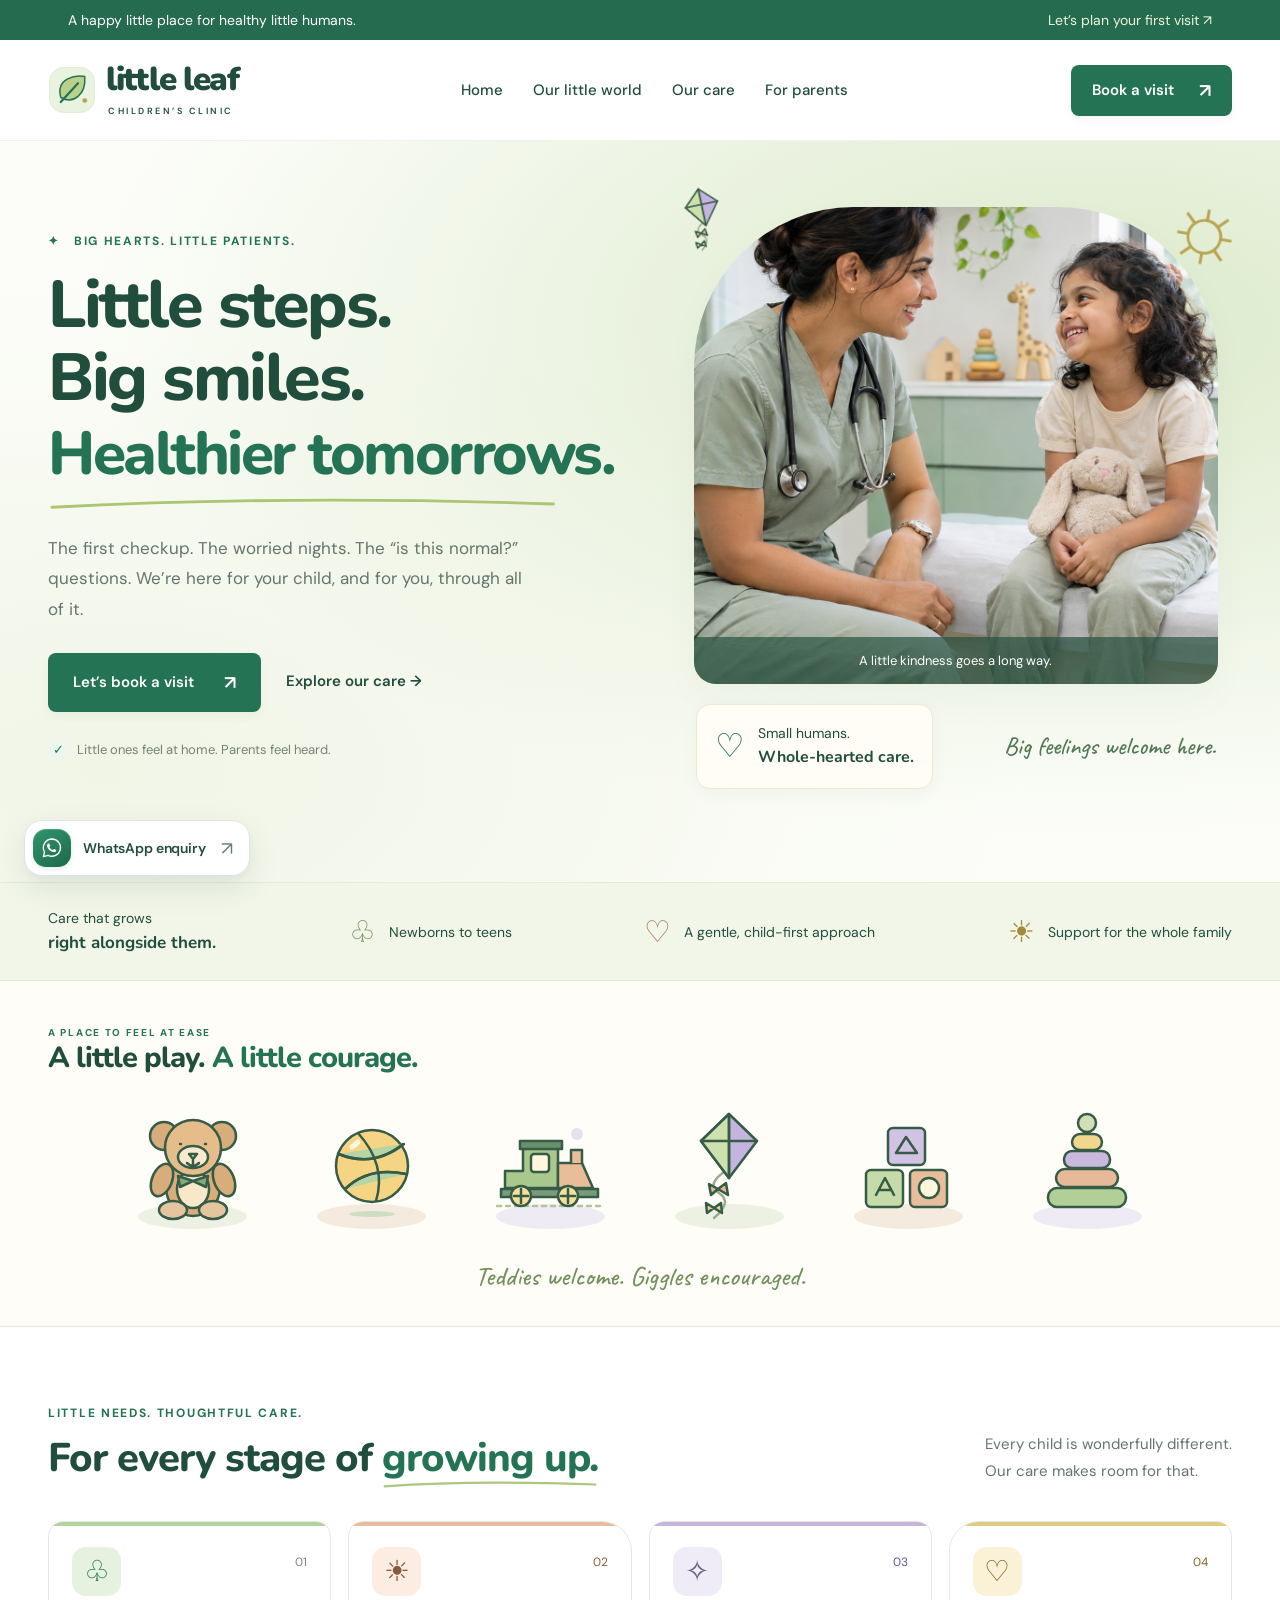
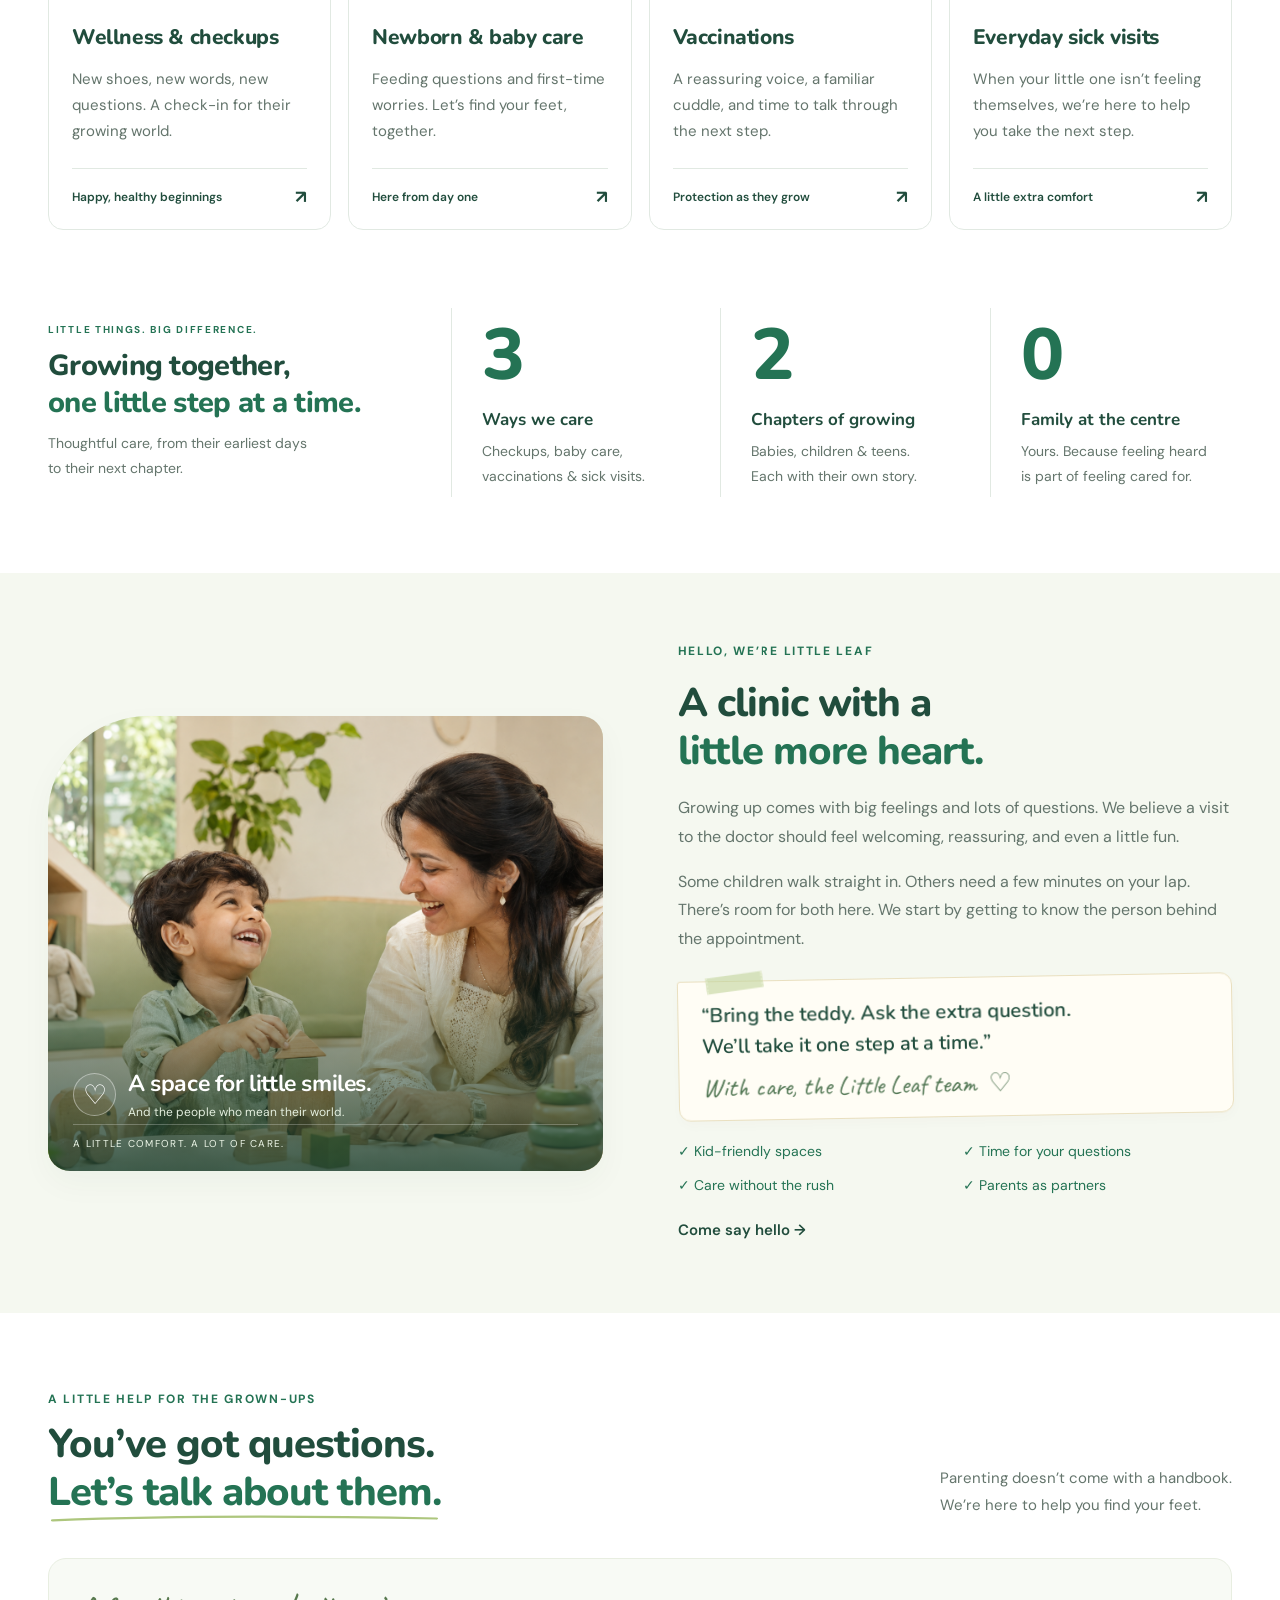
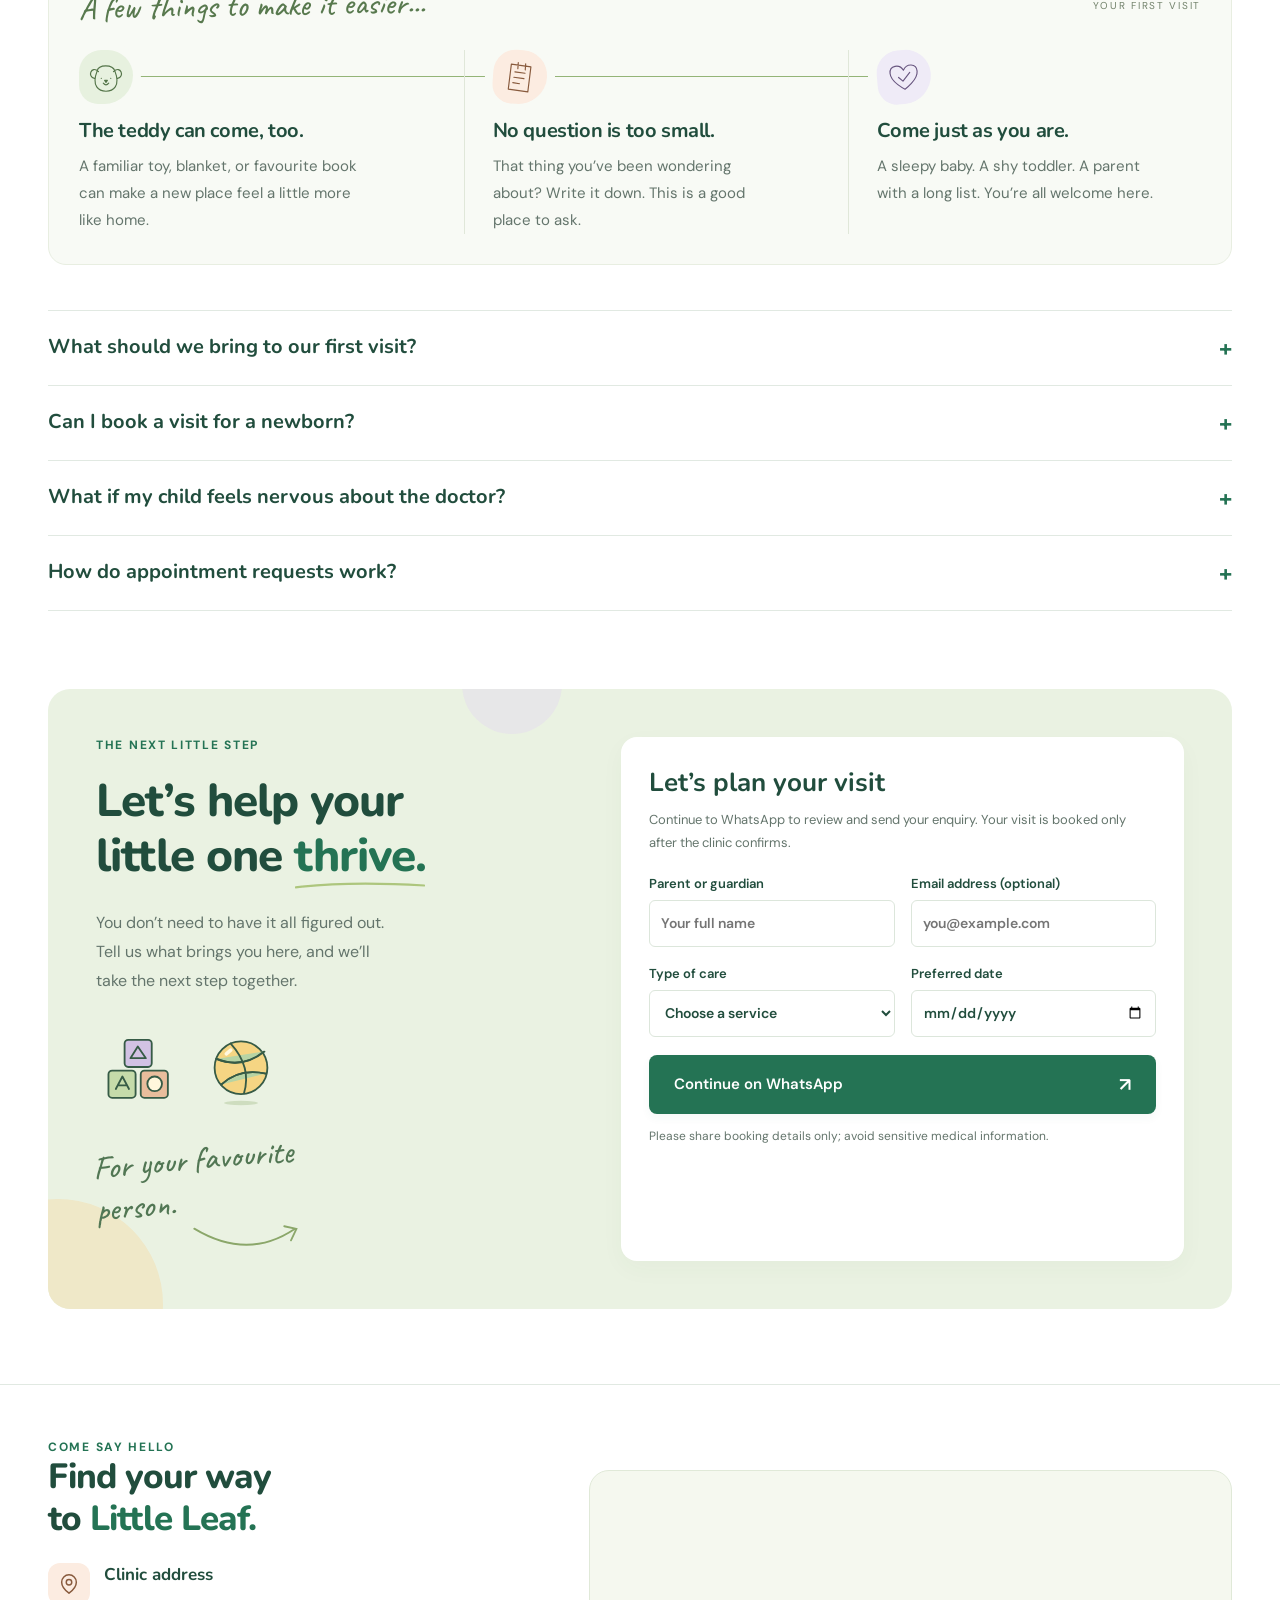
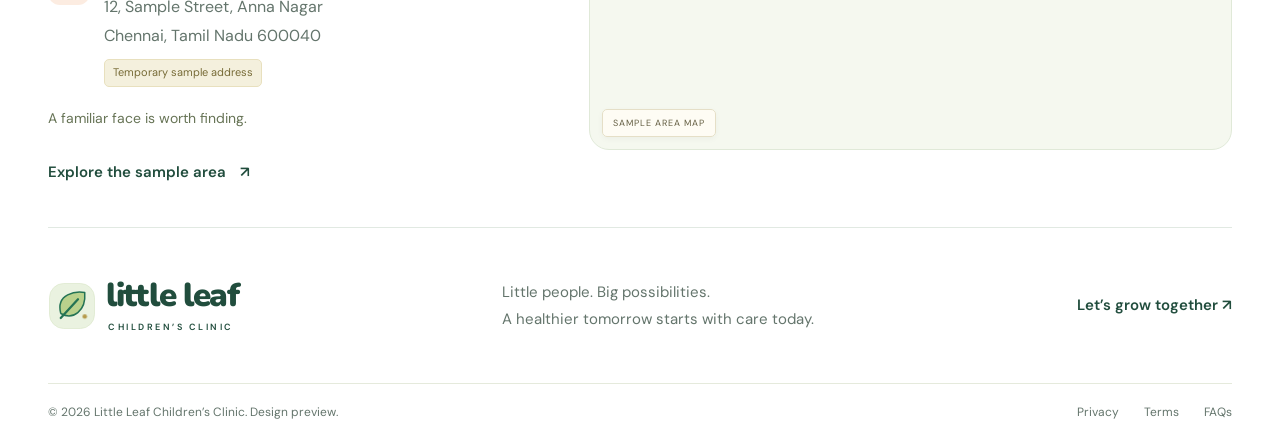
==== commit 9d33663e: "Remove animation toggle buttons throughout the site" ====
--- a/index.html
+++ b/index.html
@@ -4,7 +4,7 @@
 <header><div class="container nav-wrap"><a href="index.html" class="brand"><span class="brand-icon" aria-hidden="true"><svg class="logo-mark" viewBox="0 0 64 64" aria-hidden="true" focusable="false"><rect class="logo-tile" x="2" y="2" width="60" height="60" rx="19"/><path class="logo-leaf" pathLength="1" d="M17 42C10 15 38 12 49 14c2 25-16 37-32 28Z"/><path class="logo-stem" pathLength="1" d="m17 48 23-25"/><circle class="logo-spark" cx="49" cy="46" r="3"/></svg></span><span>little leaf<small>CHILDREN’S CLINIC</small></span></a><nav id="navigation" aria-label="Main navigation"><a href="index.html#home">Home</a><a href="index.html#about">Our little world</a><a href="index.html#services">Our care</a><a href="index.html#parents">For parents</a></nav><a class="button nav-cta" href="index.html#appointments">Book a visit <span>↗</span></a><button class="menu-toggle" aria-label="Open navigation" aria-controls="navigation" aria-expanded="false">☰</button></div></header>
 <main><div class="ambient-hero"><div class="ambient-background" aria-hidden="true"><span class="ambient-gradient"></span><span class="ambient-gradient"></span><span class="ambient-gradient"></span><span class="ambient-gradient"></span></div><section class="hero container" id="home"><div class="hero-copy"><div class="eyebrow">✦ &nbsp; BIG HEARTS. LITTLE PATIENTS.</div><h1>Little steps.<br>Big smiles.<br><span>Healthier tomorrows.</span></h1><div class="scribble line-scribble" aria-hidden="true"><svg viewBox="0 0 500 22" preserveAspectRatio="none"><path pathLength="1" d="M4 15Q232 0 494 11"/></svg></div><p>The first checkup. The worried nights. The “is this normal?” questions. We’re here for your child, and for you, through all of it.</p><div class="hero-actions"><a class="button" href="#appointments">Let’s book a visit <span>↗</span></a><a class="text-link" href="#services">Explore our care →</a></div><div class="assurance"><span>✓</span> Little ones feel at home. Parents feel heard.</div></div><div class="hero-visual toy-scene"><span class="hero-toy-kite" aria-hidden="true"><svg viewBox="0 0 120 120" fill="none" stroke="#365b46" stroke-width="2.5" stroke-linecap="round" stroke-linejoin="round" aria-hidden="true"><path class="toy-motion kite-string" d="M57 65q-22 14-8 23t-5 25" stroke="#99ad89"/><g class="toy-motion kite-sway"><path d="m59 9 28 27-28 37-28-37Z" fill="#c5b4df"/><path d="m59 9 0 64-28-37Z" fill="#cde0ad"/><path d="M31 36h56M59 9v64"/><path d="m48 84-9-5 2 11 7-6 10 6-2-12Z" fill="#e7b796"/><path d="m44 103-8-5 1 10 7-5 8 5-1-10Z" fill="#e8d28a"/></g></svg></span><div class="image-frame"><img src="assets/children-hero.png" alt="A friendly pediatrician sharing a smile with a young child in a bright clinic" fetchpriority="high"><span class="photo-caption">A little kindness goes a long way.</span></div><span class="sun" aria-hidden="true">☼</span><span class="flower" aria-hidden="true">✳</span><div class="hero-image-details"><div class="care-note"><span>♡</span><div>Small humans.<br><strong>Whole-hearted care.</strong></div></div><div class="visual-label handwritten">Big feelings welcome here.</div></div></div></section></div>
 <section class="care-strip"><div class="container"><div>Care that grows<br><strong>right alongside them.</strong></div><div><b>♧</b> Newborns to teens</div><div><b>♡</b> A gentle, child-first approach</div><div><b>☀</b> Support for the whole family</div></div></section>
-<section class="playtime-section toy-scene" aria-labelledby="playtime-title"><div class="container"><div class="playtime-heading"><div><span class="eyebrow">A PLACE TO FEEL AT EASE</span><h2 id="playtime-title">A little play. <span>A little courage.</span></h2></div><button class="toy-pause" type="button" data-motion-toggle aria-pressed="false"><span aria-hidden="true">&#10074;&#10074;</span><span class="motion-toggle-label">Pause animations</span></button></div><div class="toy-shelf" aria-hidden="true"><div class="toy-slot toy-teddy"><svg viewBox="0 0 120 120" fill="none" stroke="#365b46" stroke-width="2.5" stroke-linecap="round" stroke-linejoin="round" aria-hidden="true"><g class="toy-motion teddy-sway"><circle cx="31" cy="31" r="14" fill="#d7ad7c"/><circle cx="89" cy="31" r="14" fill="#d7ad7c"/><ellipse cx="60" cy="82" rx="27" ry="29" fill="#d7ad7c"/><ellipse cx="60" cy="84" rx="16" ry="19" fill="#f8e8c9"/><ellipse cx="29" cy="75" rx="10" ry="17" fill="#d7ad7c" transform="rotate(22 29 75)"/><ellipse cx="91" cy="75" rx="10" ry="17" fill="#d7ad7c" transform="rotate(-22 91 75)"/><ellipse cx="40" cy="105" rx="14" ry="9" fill="#e5c59d"/><ellipse cx="80" cy="105" rx="14" ry="9" fill="#e5c59d"/><circle cx="60" cy="43" r="28" fill="#e4bd8b"/><ellipse cx="60" cy="52" rx="15" ry="11" fill="#fae9ce"/><path d="M47 39h1m24 0h1M56 49h8l-4 5Zm4 5v5m-6-1q6 6 12 0"/><path d="m45 71 15 5-13 6Zm30 0-15 5 13 6Z" fill="#83aa7b"/></g></svg><span class="toy-floor"></span></div><div class="toy-slot toy-ball"><svg viewBox="0 0 120 120" fill="none" stroke="#365b46" stroke-width="2.5" stroke-linecap="round" stroke-linejoin="round" aria-hidden="true"><g class="toy-motion ball-bounce"><circle cx="60" cy="61" r="36" fill="#f5d583"/><path d="M26 49q35 14 65-10M33 84q24-23 61-15" fill="#b7d4a4"/><path d="M46 28q29 32 18 68M27 49q35 14 65-10M33 84q24-23 61-15"/><path d="m40 42 6-5" stroke="#fff8df" stroke-width="5"/></g><ellipse class="toy-motion ball-shadow" cx="60" cy="109" rx="23" ry="3" fill="#ceddbf" stroke="none"/></svg><span class="toy-floor"></span></div><div class="toy-slot toy-train"><svg viewBox="0 0 120 120" fill="none" stroke="#365b46" stroke-width="2.5" stroke-linecap="round" stroke-linejoin="round" aria-hidden="true"><path d="M6 101h108" stroke="#afc59a" stroke-dasharray="4 5"/><g class="toy-motion train-roll"><path d="M14 66h18V40h35v43H14Z" fill="#a9c88d"/><path d="M29 36h42v8H29Z" fill="#69916d"/><rect x="40" y="49" width="18" height="18" rx="3" fill="#fff8df"/><path d="M67 58h24l11 25H67Z" fill="#e9bd97"/><path d="M80 58V45h11v13" fill="#e9bd97"/><path d="M10 84h97v8H10Z" fill="#789b78"/><g class="toy-motion train-wheel"><circle cx="30" cy="91" r="10" fill="#f5df9d"/><path d="M30 84v14m-7-7h14"/></g><g class="toy-motion train-wheel"><circle cx="77" cy="91" r="10" fill="#f5df9d"/><path d="M77 84v14m-7-7h14"/></g><circle class="toy-motion train-puff" cx="86" cy="29" r="6" fill="#e8e0ef" stroke="none"/></g></svg><span class="toy-floor"></span></div><div class="toy-slot toy-kite"><svg viewBox="0 0 120 120" fill="none" stroke="#365b46" stroke-width="2.5" stroke-linecap="round" stroke-linejoin="round" aria-hidden="true"><path class="toy-motion kite-string" d="M57 65q-22 14-8 23t-5 25" stroke="#99ad89"/><g class="toy-motion kite-sway"><path d="m59 9 28 27-28 37-28-37Z" fill="#c5b4df"/><path d="m59 9 0 64-28-37Z" fill="#cde0ad"/><path d="M31 36h56M59 9v64"/><path d="m48 84-9-5 2 11 7-6 10 6-2-12Z" fill="#e7b796"/><path d="m44 103-8-5 1 10 7-5 8 5-1-10Z" fill="#e8d28a"/></g></svg><span class="toy-floor"></span></div><div class="toy-slot toy-blocks"><svg viewBox="0 0 120 120" fill="none" stroke="#365b46" stroke-width="2.5" stroke-linecap="round" stroke-linejoin="round" aria-hidden="true"><g class="toy-motion blocks-rock"><rect x="17" y="65" width="37" height="37" rx="5" fill="#c5dbaa"/><rect x="61" y="65" width="37" height="37" rx="5" fill="#e8bd9c"/><rect x="39" y="23" width="37" height="37" rx="5" fill="#d2c2e4"/><path d="m47 48 10-16 11 16Zm-20 42 9-17 9 17m-15-5h12"/><circle cx="80" cy="83" r="10" fill="#fff7dc"/></g></svg><span class="toy-floor"></span></div><div class="toy-slot toy-rings"><svg viewBox="0 0 120 120" fill="none" stroke="#365b46" stroke-width="2.5" stroke-linecap="round" stroke-linejoin="round" aria-hidden="true"><path d="M58 20v69" stroke="#be9b72" stroke-width="8"/><g class="toy-motion rings-wiggle"><rect x="20" y="83" width="78" height="19" rx="9" fill="#b3cf98"/><rect x="28" y="64" width="62" height="18" rx="9" fill="#e6ba98"/><rect x="36" y="46" width="46" height="17" rx="8" fill="#cbb8df"/><rect x="44" y="29" width="30" height="16" rx="8" fill="#f1d78e"/><circle cx="59" cy="18" r="9" fill="#d0dfb6"/></g></svg><span class="toy-floor"></span></div></div><p class="playtime-note handwritten">Teddies welcome. Giggles encouraged.</p></div></section><section class="section container" id="services"><div class="section-top"><div><div class="eyebrow">LITTLE NEEDS. THOUGHTFUL CARE.</div><h2>For every stage of <span>growing up.</span></h2></div><p>Every child is wonderfully different.<br>Our care makes room for that.</p></div><div class="service-grid">
+<section class="playtime-section toy-scene" aria-labelledby="playtime-title"><div class="container"><div class="playtime-heading"><div><span class="eyebrow">A PLACE TO FEEL AT EASE</span><h2 id="playtime-title">A little play. <span>A little courage.</span></h2></div></div><div class="toy-shelf" aria-hidden="true"><div class="toy-slot toy-teddy"><svg viewBox="0 0 120 120" fill="none" stroke="#365b46" stroke-width="2.5" stroke-linecap="round" stroke-linejoin="round" aria-hidden="true"><g class="toy-motion teddy-sway"><circle cx="31" cy="31" r="14" fill="#d7ad7c"/><circle cx="89" cy="31" r="14" fill="#d7ad7c"/><ellipse cx="60" cy="82" rx="27" ry="29" fill="#d7ad7c"/><ellipse cx="60" cy="84" rx="16" ry="19" fill="#f8e8c9"/><ellipse cx="29" cy="75" rx="10" ry="17" fill="#d7ad7c" transform="rotate(22 29 75)"/><ellipse cx="91" cy="75" rx="10" ry="17" fill="#d7ad7c" transform="rotate(-22 91 75)"/><ellipse cx="40" cy="105" rx="14" ry="9" fill="#e5c59d"/><ellipse cx="80" cy="105" rx="14" ry="9" fill="#e5c59d"/><circle cx="60" cy="43" r="28" fill="#e4bd8b"/><ellipse cx="60" cy="52" rx="15" ry="11" fill="#fae9ce"/><path d="M47 39h1m24 0h1M56 49h8l-4 5Zm4 5v5m-6-1q6 6 12 0"/><path d="m45 71 15 5-13 6Zm30 0-15 5 13 6Z" fill="#83aa7b"/></g></svg><span class="toy-floor"></span></div><div class="toy-slot toy-ball"><svg viewBox="0 0 120 120" fill="none" stroke="#365b46" stroke-width="2.5" stroke-linecap="round" stroke-linejoin="round" aria-hidden="true"><g class="toy-motion ball-bounce"><circle cx="60" cy="61" r="36" fill="#f5d583"/><path d="M26 49q35 14 65-10M33 84q24-23 61-15" fill="#b7d4a4"/><path d="M46 28q29 32 18 68M27 49q35 14 65-10M33 84q24-23 61-15"/><path d="m40 42 6-5" stroke="#fff8df" stroke-width="5"/></g><ellipse class="toy-motion ball-shadow" cx="60" cy="109" rx="23" ry="3" fill="#ceddbf" stroke="none"/></svg><span class="toy-floor"></span></div><div class="toy-slot toy-train"><svg viewBox="0 0 120 120" fill="none" stroke="#365b46" stroke-width="2.5" stroke-linecap="round" stroke-linejoin="round" aria-hidden="true"><path d="M6 101h108" stroke="#afc59a" stroke-dasharray="4 5"/><g class="toy-motion train-roll"><path d="M14 66h18V40h35v43H14Z" fill="#a9c88d"/><path d="M29 36h42v8H29Z" fill="#69916d"/><rect x="40" y="49" width="18" height="18" rx="3" fill="#fff8df"/><path d="M67 58h24l11 25H67Z" fill="#e9bd97"/><path d="M80 58V45h11v13" fill="#e9bd97"/><path d="M10 84h97v8H10Z" fill="#789b78"/><g class="toy-motion train-wheel"><circle cx="30" cy="91" r="10" fill="#f5df9d"/><path d="M30 84v14m-7-7h14"/></g><g class="toy-motion train-wheel"><circle cx="77" cy="91" r="10" fill="#f5df9d"/><path d="M77 84v14m-7-7h14"/></g><circle class="toy-motion train-puff" cx="86" cy="29" r="6" fill="#e8e0ef" stroke="none"/></g></svg><span class="toy-floor"></span></div><div class="toy-slot toy-kite"><svg viewBox="0 0 120 120" fill="none" stroke="#365b46" stroke-width="2.5" stroke-linecap="round" stroke-linejoin="round" aria-hidden="true"><path class="toy-motion kite-string" d="M57 65q-22 14-8 23t-5 25" stroke="#99ad89"/><g class="toy-motion kite-sway"><path d="m59 9 28 27-28 37-28-37Z" fill="#c5b4df"/><path d="m59 9 0 64-28-37Z" fill="#cde0ad"/><path d="M31 36h56M59 9v64"/><path d="m48 84-9-5 2 11 7-6 10 6-2-12Z" fill="#e7b796"/><path d="m44 103-8-5 1 10 7-5 8 5-1-10Z" fill="#e8d28a"/></g></svg><span class="toy-floor"></span></div><div class="toy-slot toy-blocks"><svg viewBox="0 0 120 120" fill="none" stroke="#365b46" stroke-width="2.5" stroke-linecap="round" stroke-linejoin="round" aria-hidden="true"><g class="toy-motion blocks-rock"><rect x="17" y="65" width="37" height="37" rx="5" fill="#c5dbaa"/><rect x="61" y="65" width="37" height="37" rx="5" fill="#e8bd9c"/><rect x="39" y="23" width="37" height="37" rx="5" fill="#d2c2e4"/><path d="m47 48 10-16 11 16Zm-20 42 9-17 9 17m-15-5h12"/><circle cx="80" cy="83" r="10" fill="#fff7dc"/></g></svg><span class="toy-floor"></span></div><div class="toy-slot toy-rings"><svg viewBox="0 0 120 120" fill="none" stroke="#365b46" stroke-width="2.5" stroke-linecap="round" stroke-linejoin="round" aria-hidden="true"><path d="M58 20v69" stroke="#be9b72" stroke-width="8"/><g class="toy-motion rings-wiggle"><rect x="20" y="83" width="78" height="19" rx="9" fill="#b3cf98"/><rect x="28" y="64" width="62" height="18" rx="9" fill="#e6ba98"/><rect x="36" y="46" width="46" height="17" rx="8" fill="#cbb8df"/><rect x="44" y="29" width="30" height="16" rx="8" fill="#f1d78e"/><circle cx="59" cy="18" r="9" fill="#d0dfb6"/></g></svg><span class="toy-floor"></span></div></div><p class="playtime-note handwritten">Teddies welcome. Giggles encouraged.</p></div></section><section class="section container" id="services"><div class="section-top"><div><div class="eyebrow">LITTLE NEEDS. THOUGHTFUL CARE.</div><h2>For every stage of <span>growing up.</span></h2></div><p>Every child is wonderfully different.<br>Our care makes room for that.</p></div><div class="service-grid">
 <a class="service-card" href="preventive-cardiology.html"><div class="service-icon mint">♧</div><span class="number">01</span><h3>Wellness & checkups</h3><p>New shoes, new words, new questions. A check-in for their growing world.</p><span class="card-link">Happy, healthy beginnings <b>↗</b></span></a>
 <a class="service-card" href="heart-health.html"><div class="service-icon peach">☀</div><span class="number">02</span><h3>Newborn & baby care</h3><p>Feeding questions and first-time worries. Let’s find your feet, together.</p><span class="card-link">Here from day one <b>↗</b></span></a>
 <a class="service-card" href="ECG-diagnostics.html"><div class="service-icon lavender">✧</div><span class="number">03</span><h3>Vaccinations</h3><p>A reassuring voice, a familiar cuddle, and time to talk through the next step.</p><span class="card-link">Protection as they grow <b>↗</b></span></a>
